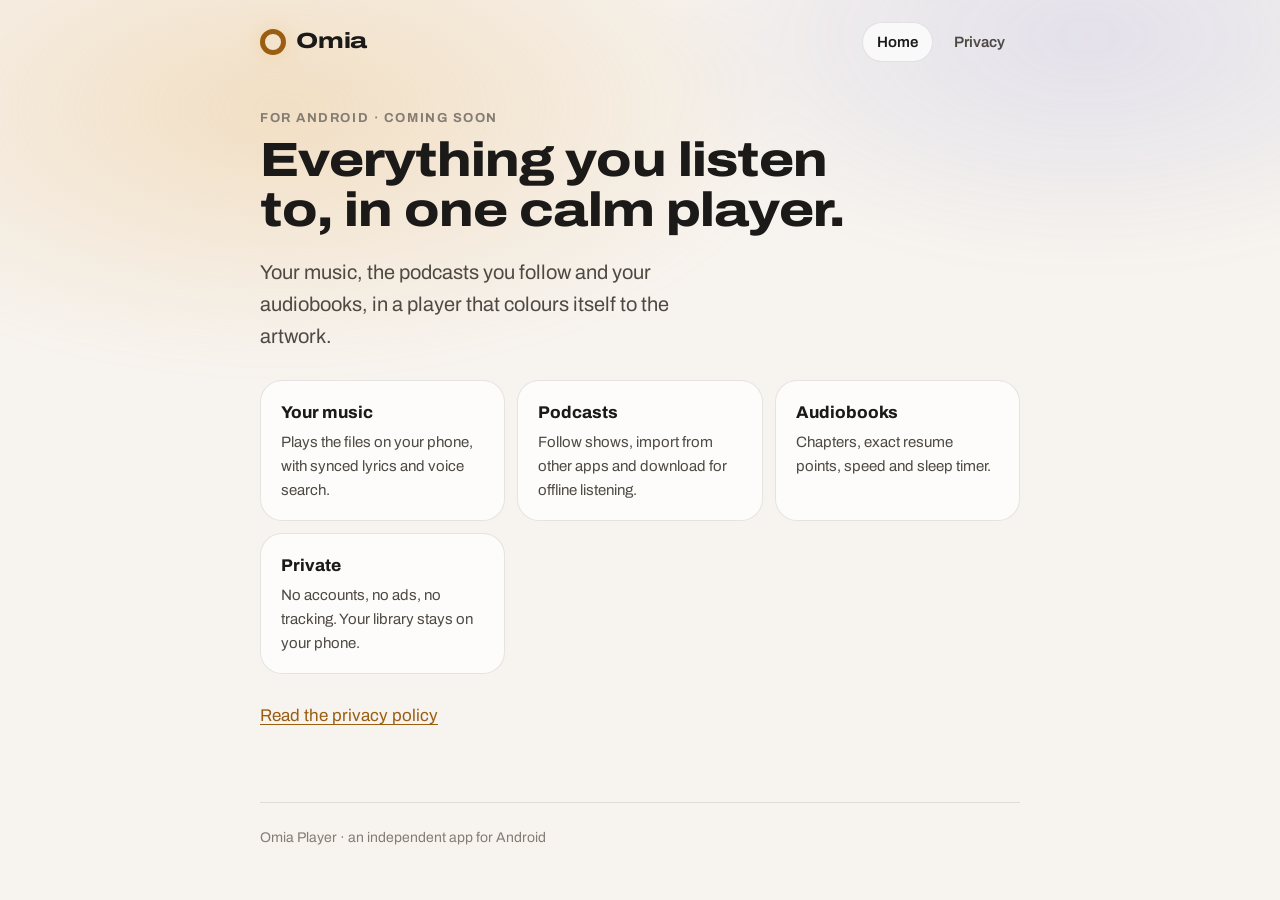
==== index.html @ e58986a2 "Omia Player privacy policy and home page" ====
<!doctype html>
<html lang="en-GB">
<head>
<meta charset="utf-8">
<meta name="viewport" content="width=device-width, initial-scale=1">
<title>Omia Player</title>
<meta name="description" content="One calm player for your music, podcasts and audiobooks. No ads, no tracking.">
<link rel="preconnect" href="https://fonts.googleapis.com">
<link rel="preconnect" href="https://fonts.gstatic.com" crossorigin>
<link rel="stylesheet" href="https://fonts.googleapis.com/css2?family=Archivo:wdth,wght@100..125,400..800&display=swap">
<link rel="stylesheet" href="style.css">
</head>
<body>
<div class="glow" aria-hidden="true"></div>
<header class="bar">
  <a class="brand" href="./" aria-current="page"><span class="mark" aria-hidden="true"></span>Omia</a>
  <nav><a href="./" aria-current="page">Home</a><a href="privacy.html">Privacy</a></nav>
</header>
<main class="hero">
  <p class="eyebrow">For Android · coming soon</p>
  <h1>Everything you listen to, in one calm player.</h1>
  <p class="lede">Your music, the podcasts you follow and your audiobooks, in a player that colours itself to the artwork.</p>
  <div class="cards">
    <div class="card"><h3>Your music</h3><p>Plays the files on your phone, with synced lyrics and voice search.</p></div>
    <div class="card"><h3>Podcasts</h3><p>Follow shows, import from other apps and download for offline listening.</p></div>
    <div class="card"><h3>Audiobooks</h3><p>Chapters, exact resume points, speed and sleep timer.</p></div>
    <div class="card"><h3>Private</h3><p>No accounts, no ads, no tracking. Your library stays on your phone.</p></div>
  </div>
  <p><a href="privacy.html">Read the privacy policy</a></p>
</main>
<footer class="foot">Omia Player · an independent app for Android</footer>
</body>
</html>
---- style.css ----
/* Omia site: Lumen's warm black, glow and Archivo. Dark first, with a
   light variant for readers who prefer it. */
:root {
  --bg: #000;
  --surface: rgba(28, 26, 24, .66);
  --ink: #f6f2ec;
  --soft: #b9b1a7;
  --faint: #7c756d;
  --line: rgba(255, 255, 255, .08);
  --accent: #e9b872;
  --glow-a: rgba(233, 184, 114, .20);
  --glow-b: rgba(120, 128, 220, .14);
  color-scheme: dark;
}
@media (prefers-color-scheme: light) {
  :root {
    --bg: #f7f3ee;
    --surface: rgba(255, 255, 255, .72);
    --ink: #1c1a18;
    --soft: #4f4943;
    --faint: #857d74;
    --line: rgba(28, 26, 24, .10);
    --accent: #9a5d12;
    --glow-a: rgba(233, 184, 114, .35);
    --glow-b: rgba(120, 128, 220, .16);
    color-scheme: light;
  }
}
* { box-sizing: border-box; }
html { -webkit-text-size-adjust: 100%; }
body {
  margin: 0;
  background: var(--bg);
  color: var(--ink);
  font: 400 17px/1.6 Archivo, system-ui, -apple-system, "Segoe UI", Roboto, sans-serif;
  padding-left: max(16px, env(safe-area-inset-left, 0px));
  padding-right: max(16px, env(safe-area-inset-right, 0px));
  min-height: 100vh;
}
.glow {
  position: fixed; inset: -20vh -20vw auto; height: 80vh; z-index: -1; pointer-events: none;
  background:
    radial-gradient(40% 50% at 30% 40%, var(--glow-a), transparent 70%),
    radial-gradient(35% 45% at 75% 30%, var(--glow-b), transparent 70%);
  filter: blur(20px);
}
a { color: var(--accent); text-underline-offset: 3px; }
.bar {
  max-width: 760px; margin: 0 auto; padding-block: 22px;
  display: flex; align-items: center; justify-content: space-between; gap: 16px;
}
.brand {
  display: inline-flex; align-items: center; gap: 10px;
  color: var(--ink); text-decoration: none;
  font-weight: 800; font-stretch: 125%; font-size: 22px; letter-spacing: -.01em;
}
.mark {
  width: 26px; height: 26px; border-radius: 50%;
  border: 5px solid var(--accent);
  box-shadow: 0 0 18px var(--glow-a);
}
nav { display: flex; gap: 6px; }
nav a {
  color: var(--soft); text-decoration: none; font-size: 15px; font-weight: 600;
  padding: 7px 14px; border-radius: 999px; border: 1px solid transparent;
}
nav a[aria-current="page"] { color: var(--ink); background: var(--surface); border-color: var(--line); }
.doc, .hero { max-width: 760px; margin: 0 auto; padding-block: 24px 56px; }
.eyebrow {
  margin: 0 0 6px; color: var(--faint);
  font-size: 13px; font-weight: 700; letter-spacing: .12em; text-transform: uppercase;
}
h1 {
  margin: 0 0 8px; font-weight: 800; font-stretch: 118%;
  font-size: clamp(32px, 6vw, 48px); line-height: 1.05; letter-spacing: -.02em; text-wrap: balance;
}
h2 {
  margin: 44px 0 10px; font-weight: 750; font-stretch: 112%;
  font-size: 22px; line-height: 1.2; text-wrap: balance;
}
p, ul { max-width: 66ch; color: var(--soft); }
p strong, li strong, td strong { color: var(--ink); }
ul { padding-left: 1.2em; }
li { margin: 4px 0; }
li::marker { color: var(--accent); }
code { font-size: .88em; background: var(--surface); border: 1px solid var(--line); padding: 1px 6px; border-radius: 6px; }
.table {
  overflow-x: auto; margin: 16px 0;
  border: 1px solid var(--line); border-radius: 18px; background: var(--surface);
  -webkit-backdrop-filter: blur(18px); backdrop-filter: blur(18px);
}
table { border-collapse: collapse; width: 100%; min-width: 520px; font-size: 15px; }
th, td { text-align: left; vertical-align: top; padding: 12px 16px; border-bottom: 1px solid var(--line); }
th { color: var(--faint); font-size: 12px; font-weight: 700; letter-spacing: .1em; text-transform: uppercase; }
td { color: var(--soft); }
td:first-child { color: var(--ink); font-weight: 600; }
tr:last-child td { border-bottom: 0; }
.doc p.short {
  background: var(--surface); border: 1px solid var(--line); border-radius: 18px;
  padding: 16px 20px; color: var(--ink);
}
.hero p.lede { font-size: 20px; color: var(--soft); max-width: 40ch; }
.cards { display: grid; grid-template-columns: repeat(auto-fit, minmax(200px, 1fr)); gap: 12px; margin: 28px 0; }
.card { background: var(--surface); border: 1px solid var(--line); border-radius: 22px; padding: 18px 20px; }
.card h3 { margin: 0 0 4px; font-size: 17px; font-weight: 750; }
.card p { margin: 0; font-size: 15px; }
.foot { max-width: 760px; margin: 0 auto; padding-block: 24px 40px; border-top: 1px solid var(--line); color: var(--faint); font-size: 14px; }
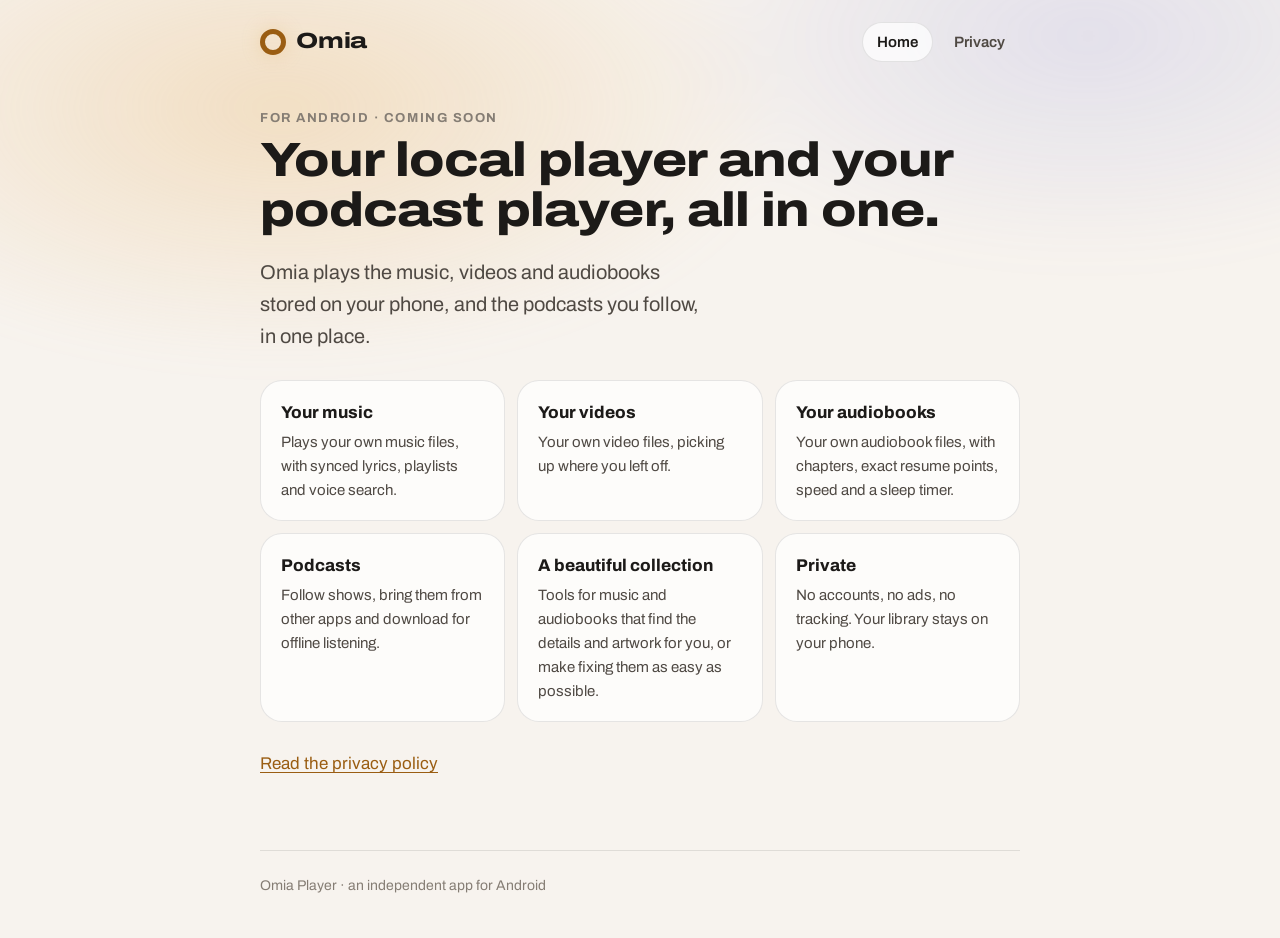
==== commit c9970e34: "Home page: local player for your music, videos and audiobooks, plus podcasts" ====
--- a/index.html
+++ b/index.html
@@ -4,7 +4,7 @@
 <meta charset="utf-8">
 <meta name="viewport" content="width=device-width, initial-scale=1">
 <title>Omia Player</title>
-<meta name="description" content="One calm player for your music, podcasts and audiobooks. No ads, no tracking.">
+<meta name="description" content="A local player for your own music, videos and audiobooks, and a podcast player, all in one. No ads, no tracking.">
 <link rel="preconnect" href="https://fonts.googleapis.com">
 <link rel="preconnect" href="https://fonts.gstatic.com" crossorigin>
 <link rel="stylesheet" href="https://fonts.googleapis.com/css2?family=Archivo:wdth,wght@100..125,400..800&display=swap">
@@ -18,12 +18,14 @@
 </header>
 <main class="hero">
   <p class="eyebrow">For Android · coming soon</p>
-  <h1>Everything you listen to, in one calm player.</h1>
-  <p class="lede">Your music, the podcasts you follow and your audiobooks, in a player that colours itself to the artwork.</p>
+  <h1>Your local player and your podcast player, all in one.</h1>
+  <p class="lede">Omia plays the music, videos and audiobooks stored on your phone, and the podcasts you follow, in one place.</p>
   <div class="cards">
-    <div class="card"><h3>Your music</h3><p>Plays the files on your phone, with synced lyrics and voice search.</p></div>
-    <div class="card"><h3>Podcasts</h3><p>Follow shows, import from other apps and download for offline listening.</p></div>
-    <div class="card"><h3>Audiobooks</h3><p>Chapters, exact resume points, speed and sleep timer.</p></div>
+    <div class="card"><h3>Your music</h3><p>Plays your own music files, with synced lyrics, playlists and voice search.</p></div>
+    <div class="card"><h3>Your videos</h3><p>Your own video files, picking up where you left off.</p></div>
+    <div class="card"><h3>Your audiobooks</h3><p>Your own audiobook files, with chapters, exact resume points, speed and a sleep timer.</p></div>
+    <div class="card"><h3>Podcasts</h3><p>Follow shows, bring them from other apps and download for offline listening.</p></div>
+    <div class="card"><h3>A beautiful collection</h3><p>Tools for music and audiobooks that find the details and artwork for you, or make fixing them as easy as possible.</p></div>
     <div class="card"><h3>Private</h3><p>No accounts, no ads, no tracking. Your library stays on your phone.</p></div>
   </div>
   <p><a href="privacy.html">Read the privacy policy</a></p>
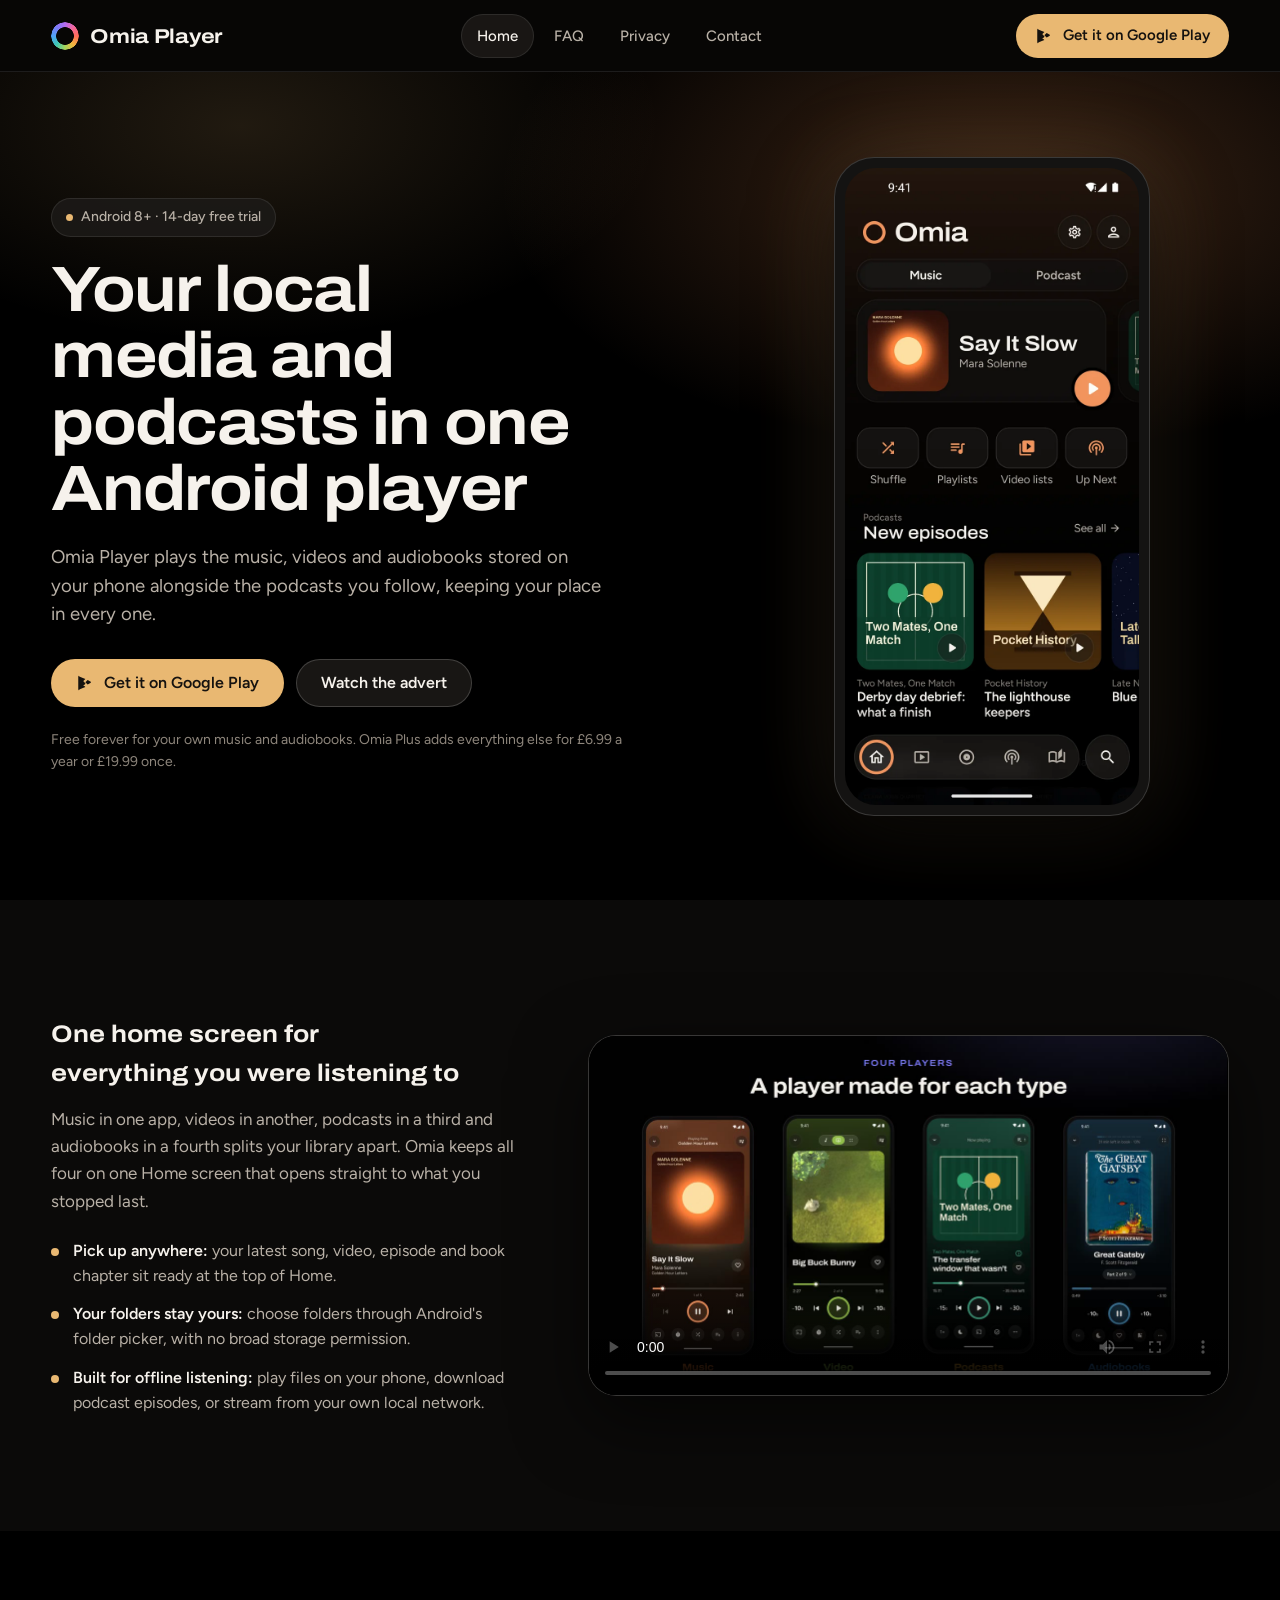
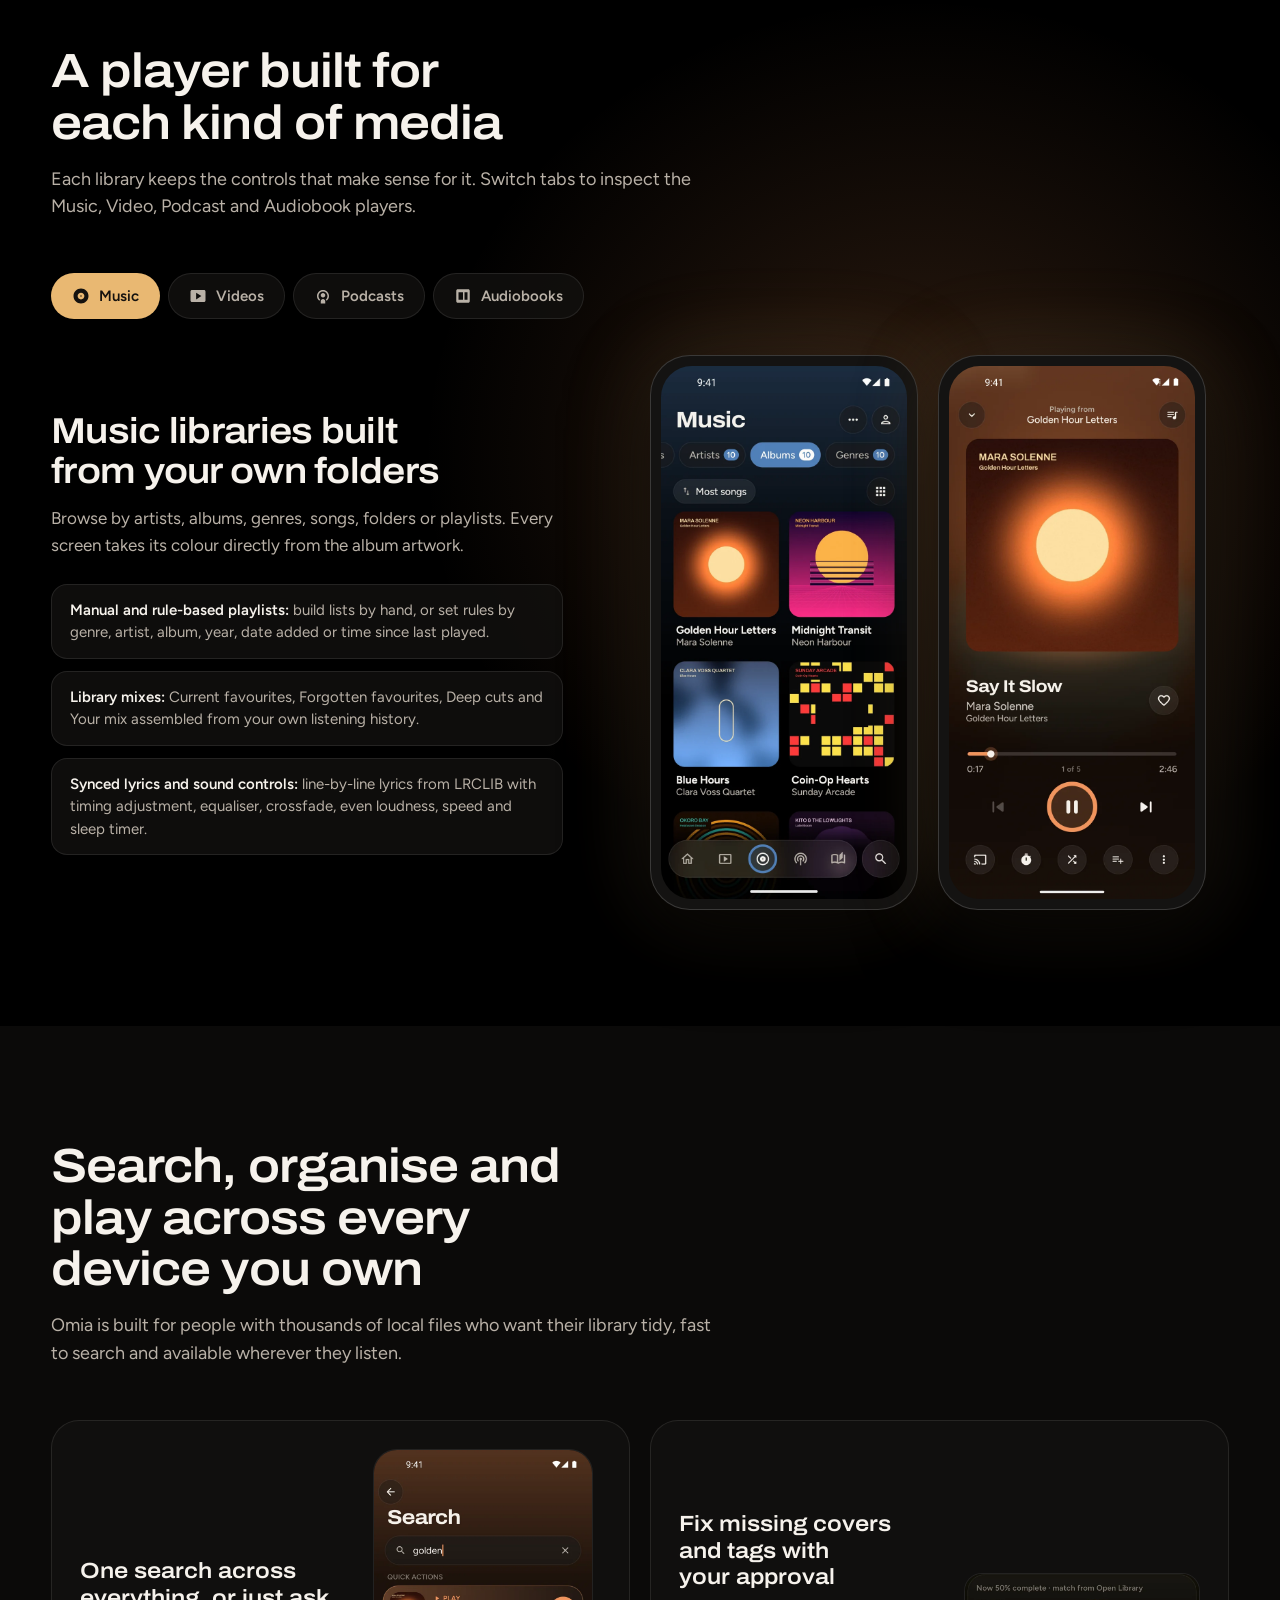
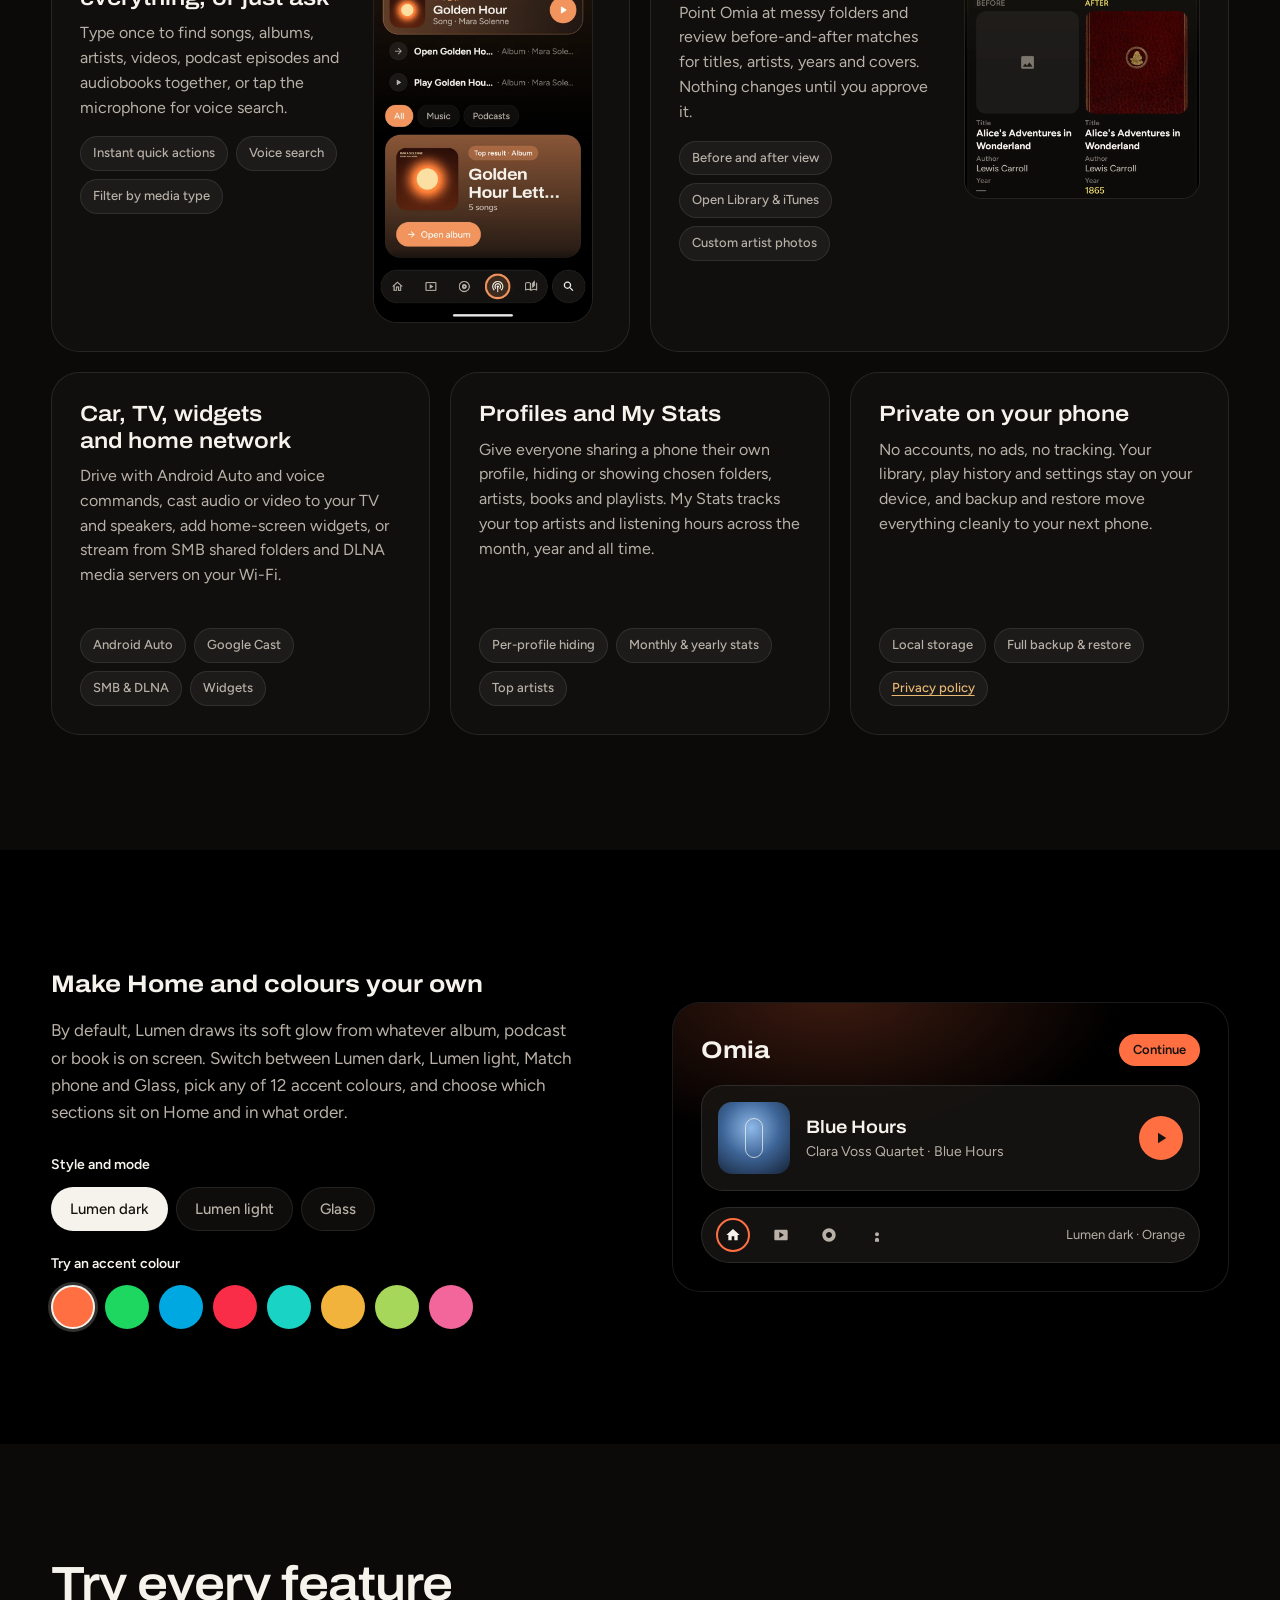
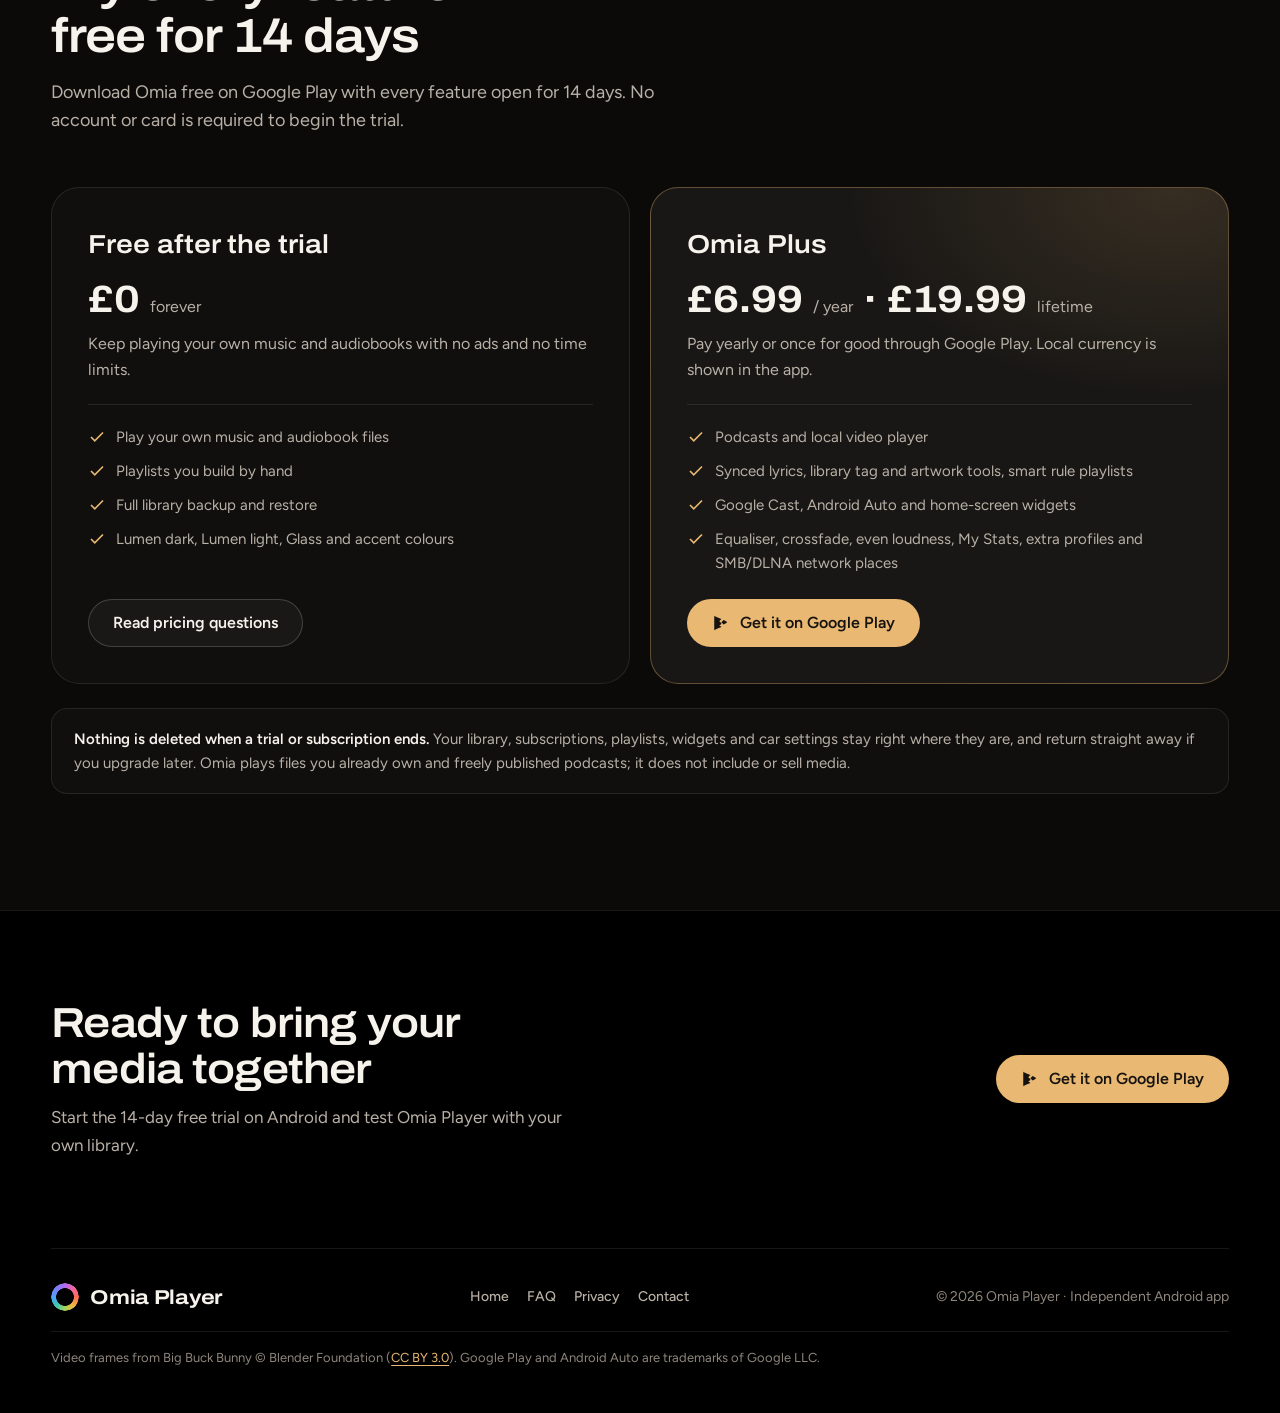
==== commit 23b9370e: "Build full Omia Player website with Lumen design and store-safe assets - Add complete Home page (her" ====
--- a/index.html
+++ b/index.html
@@ -1,35 +1,528 @@
 <!doctype html>
 <html lang="en-GB">
 <head>
-<meta charset="utf-8">
-<meta name="viewport" content="width=device-width, initial-scale=1">
-<title>Omia Player</title>
-<meta name="description" content="A local player for your own music, videos and audiobooks, and a podcast player, all in one. No ads, no tracking.">
-<link rel="preconnect" href="https://fonts.googleapis.com">
-<link rel="preconnect" href="https://fonts.gstatic.com" crossorigin>
-<link rel="stylesheet" href="https://fonts.googleapis.com/css2?family=Archivo:wdth,wght@100..125,400..800&display=swap">
-<link rel="stylesheet" href="style.css">
+  <meta charset="utf-8">
+  <meta name="viewport" content="width=device-width, initial-scale=1, viewport-fit=cover">
+  <title>Omia Player: local music, video, podcasts and audiobooks for Android</title>
+  <meta name="description" content="Omia Player plays the music, videos and audiobooks stored on your Android phone alongside the podcasts you follow. Free 14-day trial, then £6.99 a year or £19.99 lifetime.">
+  <meta name="theme-color" content="#000000">
+  <meta property="og:type" content="website">
+  <meta property="og:title" content="Omia Player for Android">
+  <meta property="og:description" content="Your local music, videos and audiobooks, plus the podcasts you follow, together in one Android player.">
+  <meta property="og:image" content="https://adam93sadler-ux.github.io/omia/assets/og-share.jpg">
+  <meta name="twitter:card" content="summary_large_image">
+  <link rel="icon" type="image/svg+xml" href="assets/omia-mark.svg">
+  <link rel="preconnect" href="https://fonts.googleapis.com">
+  <link rel="preconnect" href="https://fonts.gstatic.com" crossorigin>
+  <link rel="stylesheet" href="https://fonts.googleapis.com/css2?family=Archivo:wdth,wght@100..125,500..700&family=Figtree:wght@400;500;600;700&display=swap">
+  <link rel="stylesheet" href="style.css">
 </head>
 <body>
-<div class="glow" aria-hidden="true"></div>
-<header class="bar">
-  <a class="brand" href="./" aria-current="page"><span class="mark" aria-hidden="true"></span>Omia</a>
-  <nav><a href="./" aria-current="page">Home</a><a href="privacy.html">Privacy</a></nav>
-</header>
-<main class="hero">
-  <p class="eyebrow">For Android · coming soon</p>
-  <h1>Your local player and your podcast player, all in one.</h1>
-  <p class="lede">Omia plays the music, videos and audiobooks stored on your phone, and the podcasts you follow, in one place.</p>
-  <div class="cards">
-    <div class="card"><h3>Your music</h3><p>Plays your own music files, with synced lyrics, playlists and voice search.</p></div>
-    <div class="card"><h3>Your videos</h3><p>Your own video files, picking up where you left off.</p></div>
-    <div class="card"><h3>Your audiobooks</h3><p>Your own audiobook files, with chapters, exact resume points, speed and a sleep timer.</p></div>
-    <div class="card"><h3>Podcasts</h3><p>Follow shows, bring them from other apps and download for offline listening.</p></div>
-    <div class="card"><h3>A beautiful collection</h3><p>Tools for music and audiobooks that find the details and artwork for you, or make fixing them as easy as possible.</p></div>
-    <div class="card"><h3>Private</h3><p>No accounts, no ads, no tracking. Your library stays on your phone.</p></div>
+  <a class="skip-link" href="#top">Skip to content</a>
+
+  <header class="site-header">
+    <div class="wrap">
+      <a class="brand" href="./" aria-current="page">
+        <span class="brand-ring" aria-hidden="true"></span>
+        <span>Omia Player</span>
+      </a>
+      <nav class="site-nav" aria-label="Primary">
+        <a href="./" aria-current="page">Home</a>
+        <a href="faq.html">FAQ</a>
+        <a href="privacy.html">Privacy</a>
+        <a href="contact.html">Contact</a>
+      </nav>
+      <div class="header-actions">
+        <!-- Placeholder Play Store URL: replace with the final listing URL once live -->
+        <a class="btn btn--primary btn--sm" href="https://play.google.com/store/apps" target="_blank" rel="noopener">
+          <svg class="play-icon" viewBox="0 0 24 24" fill="currentColor" aria-hidden="true"><path d="M3.6 2.3c-.4.4-.6 1-.6 1.8v15.8c0 .8.2 1.4.6 1.8l.1.1 8.9-8.9v-.2L3.7 2.2l-.1.1zm11.9 11.8-3-3v-.2l3-3 .1.1 3.5 2c1 .6 1 1.5 0 2.1l-3.5 2-.1 0zm-3 3.1-3-3-5.9 5.9c.5.5 1.3.5 2.3 0l6.6-2.9zm0-10.4L5.9 3.9c-1-.5-1.8-.5-2.3 0l5.9 5.9 3-3z"/></svg>
+          Get it on Google Play
+        </a>
+        <button class="nav-toggle" type="button" data-nav-toggle aria-expanded="false" aria-controls="mobile-menu" aria-label="Open menu">
+          <svg width="20" height="20" viewBox="0 0 24 24" fill="none" stroke="currentColor" stroke-width="2" stroke-linecap="round" aria-hidden="true">
+            <line x1="4" y1="7" x2="20" y2="7"/>
+            <line x1="4" y1="12" x2="20" y2="12"/>
+            <line x1="4" y1="17" x2="20" y2="17"/>
+          </svg>
+        </button>
+      </div>
+    </div>
+  </header>
+
+  <div class="mobile-menu" id="mobile-menu" role="dialog" aria-label="Site navigation">
+    <a class="mobile-link" href="./" aria-current="page">Home</a>
+    <a class="mobile-link" href="faq.html">FAQ</a>
+    <a class="mobile-link" href="privacy.html">Privacy</a>
+    <a class="mobile-link" href="contact.html">Contact</a>
+    <!-- Placeholder Play Store URL: replace with the final listing URL once live -->
+    <a class="btn btn--primary mobile-cta" href="https://play.google.com/store/apps" target="_blank" rel="noopener">
+      <svg class="play-icon" viewBox="0 0 24 24" fill="currentColor" aria-hidden="true"><path d="M3.6 2.3c-.4.4-.6 1-.6 1.8v15.8c0 .8.2 1.4.6 1.8l.1.1 8.9-8.9v-.2L3.7 2.2l-.1.1zm11.9 11.8-3-3v-.2l3-3 .1.1 3.5 2c1 .6 1 1.5 0 2.1l-3.5 2-.1 0zm-3 3.1-3-3-5.9 5.9c.5.5 1.3.5 2.3 0l6.6-2.9zm0-10.4L5.9 3.9c-1-.5-1.8-.5-2.3 0l5.9 5.9 3-3z"/></svg>
+      Get it on Google Play
+    </a>
   </div>
-  <p><a href="privacy.html">Read the privacy policy</a></p>
-</main>
-<footer class="foot">Omia Player · an independent app for Android</footer>
+
+  <main id="top">
+    <!-- Hero -->
+    <section class="hero">
+      <div class="wrap">
+        <div class="hero-grid">
+          <div class="hero-copy enter">
+            <p class="hero-fact">
+              <span class="hero-dot" aria-hidden="true"></span>
+              Android 8+ · 14-day free trial
+            </p>
+            <h1>Your local media and podcasts in one Android player</h1>
+            <p class="hero-lead">
+              Omia Player plays the music, videos and audiobooks stored on your phone alongside the podcasts you follow, keeping your place in every one.
+            </p>
+            <div class="btn-row">
+              <!-- Placeholder Play Store URL: replace with the final listing URL once live -->
+              <a class="btn btn--primary" href="https://play.google.com/store/apps" target="_blank" rel="noopener">
+                <svg class="play-icon" viewBox="0 0 24 24" fill="currentColor" aria-hidden="true"><path d="M3.6 2.3c-.4.4-.6 1-.6 1.8v15.8c0 .8.2 1.4.6 1.8l.1.1 8.9-8.9v-.2L3.7 2.2l-.1.1zm11.9 11.8-3-3v-.2l3-3 .1.1 3.5 2c1 .6 1 1.5 0 2.1l-3.5 2-.1 0zm-3 3.1-3-3-5.9 5.9c.5.5 1.3.5 2.3 0l6.6-2.9zm0-10.4L5.9 3.9c-1-.5-1.8-.5-2.3 0l5.9 5.9 3-3z"/></svg>
+                Get it on Google Play
+              </a>
+              <a class="btn btn--secondary" href="#advert">Watch the advert</a>
+            </div>
+            <p class="hero-meta">Free forever for your own music and audiobooks. Omia Plus adds everything else for £6.99 a year or £19.99 once.</p>
+          </div>
+
+          <div class="hero-stage enter-delay">
+            <div class="phone phone--hero">
+              <img src="assets/screens/home.webp" width="720" height="1560" alt="Omia Player Home screen showing a song in Continue, quick actions, and new podcast episodes" fetchpriority="high">
+            </div>
+          </div>
+        </div>
+      </div>
+    </section>
+
+    <!-- One-app story & Advert -->
+    <section class="section section--alt" id="advert">
+      <div class="wrap">
+        <div class="story-layout">
+          <div>
+            <h2>One home screen for everything you were listening to</h2>
+            <p class="media-panel-lead">
+              Music in one app, videos in another, podcasts in a third and audiobooks in a fourth splits your library apart. Omia keeps all four on one Home screen that opens straight to what you stopped last.
+            </p>
+            <ul class="story-points">
+              <li><strong>Pick up anywhere:</strong> your latest song, video, episode and book chapter sit ready at the top of Home.</li>
+              <li><strong>Your folders stay yours:</strong> choose folders through Android's folder picker, with no broad storage permission.</li>
+              <li><strong>Built for offline listening:</strong> play files on your phone, download podcast episodes, or stream from your own local network.</li>
+            </ul>
+          </div>
+
+          <div class="video-frame">
+            <video controls preload="metadata" playsinline poster="assets/media/omia-advert-poster.jpg" aria-label="Omia Player sixty-eight second overview advert">
+              <source src="assets/media/omia-advert.mp4" type="video/mp4">
+              <track kind="captions" src="assets/media/omia-advert.vtt" srclang="en" label="English captions" default>
+            </video>
+          </div>
+        </div>
+      </div>
+    </section>
+
+    <!-- The four media types -->
+    <section class="section media-section" id="media" data-media-section style="--media-glow: 229, 141, 82;">
+      <div class="wrap">
+        <div class="section-head">
+          <h2>A player built for each kind of media</h2>
+          <p>
+            Each library keeps the controls that make sense for it. Switch tabs to inspect the Music, Video, Podcast and Audiobook players.
+          </p>
+        </div>
+
+        <div class="media-tabs" role="tablist" aria-label="Media types">
+          <button class="media-tab" type="button" role="tab" id="tab-music" aria-selected="true" aria-controls="panel-music" data-media-tab="music" data-glow="229, 141, 82" data-accent="#e9b872" style="--tab-accent: #e9b872;">
+            <svg viewBox="0 0 24 24" fill="currentColor" aria-hidden="true"><path d="M12 2C6.48 2 2 6.48 2 12s4.48 10 10 10 10-4.48 10-10S17.52 2 12 2zm0 14.5c-2.49 0-4.5-2.01-4.5-4.5S9.51 7.5 12 7.5s4.5 2.01 4.5 4.5-2.01 4.5-4.5 4.5zm0-5.5c-.55 0-1 .45-1 1s.45 1 1 1 1-.45 1-1-.45-1-1-1z"/></svg>
+            Music
+          </button>
+          <button class="media-tab" type="button" role="tab" id="tab-video" aria-selected="false" aria-controls="panel-video" tabindex="-1" data-media-tab="video" data-glow="139, 195, 74" data-accent="#a6d65a">
+            <svg viewBox="0 0 24 24" fill="currentColor" aria-hidden="true"><path d="M20 4H4c-1.1 0-2 .9-2 2v12c0 1.1.9 2 2 2h16c1.1 0 2-.9 2-2V6c0-1.1-.9-2-2-2zM9.5 16.5v-9l7 4.5-7 4.5z"/></svg>
+            Videos
+          </button>
+          <button class="media-tab" type="button" role="tab" id="tab-podcasts" aria-selected="false" aria-controls="panel-podcasts" tabindex="-1" data-media-tab="podcasts" data-glow="59, 167, 118" data-accent="#5fd39f">
+            <svg viewBox="0 0 24 24" fill="currentColor" aria-hidden="true"><path d="M12 14c1.66 0 3-1.34 3-3s-1.34-3-3-3-3 1.34-3 3 1.34 3 3 3zm0 2c-1.66 0-3 1.34-3 3v3h6v-3c0-1.66-1.34-3-3-3zm0-12C7.58 4 4 7.58 4 12c0 2.58 1.22 4.87 3.12 6.34l1.24-1.56C6.92 15.68 6 13.95 6 12c0-3.31 2.69-6 6-6s6 2.69 6 6c0 1.95-.92 3.68-2.36 4.78l1.24 1.56C18.78 16.87 20 14.58 20 12c0-4.42-3.58-8-8-8z"/></svg>
+            Podcasts
+          </button>
+          <button class="media-tab" type="button" role="tab" id="tab-audiobooks" aria-selected="false" aria-controls="panel-audiobooks" tabindex="-1" data-media-tab="audiobooks" data-glow="79, 163, 209" data-accent="#68bde8">
+            <svg viewBox="0 0 24 24" fill="currentColor" aria-hidden="true"><path d="M19 3H5c-1.1 0-2 .9-2 2v14c0 1.1.9 2 2 2h14c1.1 0 2-.9 2-2V5c0-1.1-.9-2-2-2zm-7 14H6V7h6v10zm6 0h-4V7h4v10z"/></svg>
+            Audiobooks
+          </button>
+        </div>
+
+        <!-- Music Panel -->
+        <div class="media-panel is-active" id="panel-music" role="tabpanel" aria-labelledby="tab-music" data-media-panel="music">
+          <div>
+            <h3>Music libraries built from your own folders</h3>
+            <p class="media-panel-lead">
+              Browse by artists, albums, genres, songs, folders or playlists. Every screen takes its colour directly from the album artwork.
+            </p>
+            <ul class="feature-list">
+              <li><strong>Manual and rule-based playlists:</strong> build lists by hand, or set rules by genre, artist, album, year, date added or time since last played.</li>
+              <li><strong>Library mixes:</strong> Current favourites, Forgotten favourites, Deep cuts and Your mix assembled from your own listening history.</li>
+              <li><strong>Synced lyrics and sound controls:</strong> line-by-line lyrics from LRCLIB with timing adjustment, equaliser, crossfade, even loudness, speed and sleep timer.</li>
+            </ul>
+          </div>
+          <div class="media-phones">
+            <div class="phone phone--pair">
+              <img src="assets/screens/music-library.webp" width="720" height="1560" alt="Omia Player Music library showing albums grid with artwork" loading="lazy">
+            </div>
+            <div class="phone phone--pair">
+              <img src="assets/screens/music-player.webp" width="720" height="1560" alt="Omia Player Music player playing Say It Slow by Mara Solenne" loading="lazy">
+            </div>
+          </div>
+        </div>
+
+        <!-- Video Panel -->
+        <div class="media-panel" id="panel-video" role="tabpanel" aria-labelledby="tab-video" data-media-panel="video" hidden>
+          <div>
+            <h3>Local videos in the player, full screen or audio only</h3>
+            <p class="media-panel-lead">
+              Watch your own video files with a single switch between audio-only listening, square player mode and full-screen viewing.
+            </p>
+            <ul class="feature-list">
+              <li><strong>Continue watching:</strong> keeps your place across up to ten recent videos, with your last-stopped video always first.</li>
+              <li><strong>Subtitles and audio tracks:</strong> switch embedded subtitle streams and alternate audio languages on the fly.</li>
+              <li><strong>Video playlists and tags:</strong> group videos into playlists, filter with tags, and cast to your TV.</li>
+            </ul>
+          </div>
+          <div class="media-phones">
+            <div class="phone phone--pair">
+              <img src="assets/screens/video-player.webp" width="720" height="1560" alt="Omia Player Video player showing Big Buck Bunny in the square player mode" loading="lazy">
+            </div>
+            <div class="phone phone--pair">
+              <img src="assets/screens/video-full.webp" width="720" height="1560" alt="Omia Player full screen video mode showing Big Buck Bunny" loading="lazy">
+            </div>
+          </div>
+        </div>
+
+        <!-- Podcasts Panel -->
+        <div class="media-panel" id="panel-podcasts" role="tabpanel" aria-labelledby="tab-podcasts" data-media-panel="podcasts" hidden>
+          <div>
+            <h3>Follow shows and keep episodes offline</h3>
+            <p class="media-panel-lead">
+              Search the podcast directory, browse charts, or bring every subscription over from another app with an OPML file or Pocket Casts export.
+            </p>
+            <ul class="feature-list">
+              <li><strong>Up Next queue and downloads:</strong> new episodes arrive automatically and download over Wi-Fi for offline commutes.</li>
+              <li><strong>Controls for spoken audio:</strong> 15-second back and 30-second forward skips, chapter support, playback speed and a sleep timer.</li>
+              <li><strong>Private feeds supported:</strong> add RSS links directly, with feed passwords kept encrypted on your device.</li>
+            </ul>
+          </div>
+          <div class="media-phones">
+            <div class="phone phone--pair">
+              <img src="assets/screens/podcasts-shows.webp" width="720" height="1560" alt="Omia Player Podcasts shows grid with Keep listening card and Up next tab" loading="lazy">
+            </div>
+            <div class="phone phone--pair">
+              <img src="assets/screens/podcast-player.webp" width="720" height="1560" alt="Omia Player Podcast player playing an episode with skip, speed and sleep controls" loading="lazy">
+            </div>
+          </div>
+        </div>
+
+        <!-- Audiobooks Panel -->
+        <div class="media-panel" id="panel-audiobooks" role="tabpanel" aria-labelledby="tab-audiobooks" data-media-panel="audiobooks" hidden>
+          <div>
+            <h3>Audiobooks with chapters, series and exact resume</h3>
+            <p class="media-panel-lead">
+              Designed for long listens across multi-file folders and chaptered M4B books, keeping your exact position in every title.
+            </p>
+            <ul class="feature-list">
+              <li><strong>Series shelves:</strong> group books into numbered series so the next volume is ready when you finish.</li>
+              <li><strong>Chapters, bookmarks and skips:</strong> jump by chapter, drop bookmarks, change speed and set a sleep timer with shake-to-extend.</li>
+              <li><strong>Built-in book lookup:</strong> fetch covers, authors, descriptions and publication years from Open Library.</li>
+            </ul>
+          </div>
+          <div class="media-phones">
+            <div class="phone phone--hero">
+              <img src="assets/screens/audiobook-player.webp" width="720" height="1560" alt="Omia Player Audiobook player showing The Great Gatsby with chapter progress, bookmarks and skip controls" loading="lazy">
+            </div>
+          </div>
+        </div>
+      </div>
+    </section>
+
+    <!-- Key Features -->
+    <section class="section section--alt" id="features">
+      <div class="wrap">
+        <div class="section-head">
+          <h2>Search, organise and play across every device you own</h2>
+          <p>
+            Omia is built for people with thousands of local files who want their library tidy, fast to search and available wherever they listen.
+          </p>
+        </div>
+
+        <div class="features-grid">
+          <article class="feature-card feature-card--wide">
+            <div>
+              <h3>One search across everything, or just ask</h3>
+              <p>
+                Type once to find songs, albums, artists, videos, podcast episodes and audiobooks together, or tap the microphone for voice search.
+              </p>
+              <div class="feature-tag-list">
+                <span class="feature-tag">Instant quick actions</span>
+                <span class="feature-tag">Voice search</span>
+                <span class="feature-tag">Filter by media type</span>
+              </div>
+            </div>
+            <div class="feature-visual feature-visual--phone">
+              <img src="assets/screens/search.webp" width="720" height="1560" alt="Omia Player Search screen showing quick play action and album match" loading="lazy">
+            </div>
+          </article>
+
+          <article class="feature-card feature-card--wide">
+            <div>
+              <h3>Fix missing covers and tags with your approval</h3>
+              <p>
+                Point Omia at messy folders and review before-and-after matches for titles, artists, years and covers. Nothing changes until you approve it.
+              </p>
+              <div class="feature-tag-list">
+                <span class="feature-tag">Before and after view</span>
+                <span class="feature-tag">Open Library &amp; iTunes</span>
+                <span class="feature-tag">Custom artist photos</span>
+              </div>
+            </div>
+            <div class="feature-visual">
+              <img src="assets/screens/before-after.webp" width="840" height="805" alt="Before and after comparison showing a missing cover replaced with the 1865 Alice's Adventures in Wonderland cover and year" loading="lazy">
+            </div>
+          </article>
+
+          <article class="feature-card">
+            <div>
+              <h3>Car, TV, widgets and home network</h3>
+              <p>
+                Drive with Android Auto and voice commands, cast audio or video to your TV and speakers, add home-screen widgets, or stream from SMB shared folders and DLNA media servers on your Wi-Fi.
+              </p>
+            </div>
+            <div class="feature-tag-list">
+              <span class="feature-tag">Android Auto</span>
+              <span class="feature-tag">Google Cast</span>
+              <span class="feature-tag">SMB &amp; DLNA</span>
+              <span class="feature-tag">Widgets</span>
+            </div>
+          </article>
+
+          <article class="feature-card">
+            <div>
+              <h3>Profiles and My Stats</h3>
+              <p>
+                Give everyone sharing a phone their own profile, hiding or showing chosen folders, artists, books and playlists. My Stats tracks your top artists and listening hours across the month, year and all time.
+              </p>
+            </div>
+            <div class="feature-tag-list">
+              <span class="feature-tag">Per-profile hiding</span>
+              <span class="feature-tag">Monthly &amp; yearly stats</span>
+              <span class="feature-tag">Top artists</span>
+            </div>
+          </article>
+
+          <article class="feature-card">
+            <div>
+              <h3>Private on your phone</h3>
+              <p>
+                No accounts, no ads, no tracking. Your library, play history and settings stay on your device, and backup and restore move everything cleanly to your next phone.
+              </p>
+            </div>
+            <div class="feature-tag-list">
+              <span class="feature-tag">Local storage</span>
+              <span class="feature-tag">Full backup &amp; restore</span>
+              <span class="feature-tag"><a href="privacy.html">Privacy policy</a></span>
+            </div>
+          </article>
+        </div>
+      </div>
+    </section>
+
+    <!-- Personalisation & Themes -->
+    <section class="section" id="personalise">
+      <div class="wrap">
+        <div class="personalise-grid">
+          <div>
+            <h2>Make Home and colours your own</h2>
+            <p class="media-panel-lead">
+              By default, Lumen draws its soft glow from whatever album, podcast or book is on screen. Switch between Lumen dark, Lumen light, Match phone and Glass, pick any of 12 accent colours, and choose which sections sit on Home and in what order.
+            </p>
+
+            <div class="personalise-controls">
+              <div>
+                <span class="control-group-label">Style and mode</span>
+                <div class="mode-pills" role="group" aria-label="Preview style and mode">
+                  <button class="mode-pill" type="button" data-preview-mode="dark" aria-pressed="true">Lumen dark</button>
+                  <button class="mode-pill" type="button" data-preview-mode="light" aria-pressed="false">Lumen light</button>
+                  <button class="mode-pill" type="button" data-preview-mode="glass" aria-pressed="false">Glass</button>
+                </div>
+              </div>
+
+              <div>
+                <span class="control-group-label">Try an accent colour</span>
+                <div class="swatch-grid" role="group" aria-label="Preview accent colour">
+                  <button class="swatch" type="button" data-preview-accent="#FF6F42" data-preview-ink="#15120f" aria-label="Orange" aria-pressed="true" style="--swatch-color: #FF6F42;"></button>
+                  <button class="swatch" type="button" data-preview-accent="#1ED760" data-preview-ink="#15120f" aria-label="Green" aria-pressed="false" style="--swatch-color: #1ED760;"></button>
+                  <button class="swatch" type="button" data-preview-accent="#00A8E1" data-preview-ink="#15120f" aria-label="Blue" aria-pressed="false" style="--swatch-color: #00A8E1;"></button>
+                  <button class="swatch" type="button" data-preview-accent="#FA2D48" data-preview-ink="#fdfbf8" aria-label="Raspberry" aria-pressed="false" style="--swatch-color: #FA2D48;"></button>
+                  <button class="swatch" type="button" data-preview-accent="#19D3C5" data-preview-ink="#15120f" aria-label="Aqua" aria-pressed="false" style="--swatch-color: #19D3C5;"></button>
+                  <button class="swatch" type="button" data-preview-accent="#F2B33D" data-preview-ink="#15120f" aria-label="Amber" aria-pressed="false" style="--swatch-color: #F2B33D;"></button>
+                  <button class="swatch" type="button" data-preview-accent="#A6D65A" data-preview-ink="#15120f" aria-label="Lime" aria-pressed="false" style="--swatch-color: #A6D65A;"></button>
+                  <button class="swatch" type="button" data-preview-accent="#F2669B" data-preview-ink="#15120f" aria-label="Rose" aria-pressed="false" style="--swatch-color: #F2669B;"></button>
+                </div>
+              </div>
+            </div>
+          </div>
+
+          <div class="lumen-preview" data-lumen-preview data-mode="dark" aria-label="Interactive Lumen surface preview">
+            <div class="pv-inner">
+              <div class="pv-top">
+                <span class="pv-title">Omia</span>
+                <span class="pv-pill">Continue</span>
+              </div>
+
+              <div class="pv-card">
+                <div class="pv-art" aria-hidden="true"></div>
+                <div>
+                  <div class="pv-track-title">Blue Hours</div>
+                  <div class="pv-track-meta">Clara Voss Quartet · Blue Hours</div>
+                </div>
+                <div class="pv-play" aria-hidden="true">
+                  <svg width="18" height="18" viewBox="0 0 24 24" fill="currentColor"><path d="M8 5v14l11-7z"/></svg>
+                </div>
+              </div>
+
+              <div class="pv-bar">
+                <div class="pv-nav-dots" aria-hidden="true">
+                  <span class="pv-nav-item pv-nav-item--active">
+                    <svg width="16" height="16" viewBox="0 0 24 24" fill="currentColor"><path d="M10 20v-6h4v6h5v-8h3L12 3 2 12h3v8z"/></svg>
+                  </span>
+                  <span class="pv-nav-item">
+                    <svg width="16" height="16" viewBox="0 0 24 24" fill="currentColor"><path d="M20 4H4c-1.1 0-2 .9-2 2v12c0 1.1.9 2 2 2h16c1.1 0 2-.9 2-2V6c0-1.1-.9-2-2-2zM9.5 16.5v-9l7 4.5-7 4.5z"/></svg>
+                  </span>
+                  <span class="pv-nav-item">
+                    <svg width="16" height="16" viewBox="0 0 24 24" fill="currentColor"><path d="M12 2C6.48 2 2 6.48 2 12s4.48 10 10 10 10-4.48 10-10S17.52 2 12 2zm0 14.5c-2.49 0-4.5-2.01-4.5-4.5S9.51 7.5 12 7.5s4.5 2.01 4.5 4.5-2.01 4.5-4.5 4.5z"/></svg>
+                  </span>
+                  <span class="pv-nav-item">
+                    <svg width="16" height="16" viewBox="0 0 24 24" fill="currentColor"><path d="M12 14c1.66 0 3-1.34 3-3s-1.34-3-3-3-3 1.34-3 3 1.34 3 3 3zm0 2c-1.66 0-3 1.34-3 3v3h6v-3c0-1.66-1.34-3-3-3z"/></svg>
+                  </span>
+                </div>
+                <span class="pv-status" data-preview-status>Lumen dark · Orange</span>
+              </div>
+            </div>
+          </div>
+        </div>
+      </div>
+    </section>
+
+    <!-- Pricing -->
+    <section class="section section--alt" id="pricing">
+      <div class="wrap">
+        <div class="section-head">
+          <h2>Try every feature free for 14 days</h2>
+          <p>
+            Download Omia free on Google Play with every feature open for 14 days. No account or card is required to begin the trial.
+          </p>
+        </div>
+
+        <div class="pricing-grid">
+          <article class="price-card">
+            <div>
+              <h3>Free after the trial</h3>
+              <p class="price-figure">£0 <span>forever</span></p>
+              <p class="price-sub">Keep playing your own music and audiobooks with no ads and no time limits.</p>
+              <ul class="price-list">
+                <li>
+                  <svg class="price-check" viewBox="0 0 24 24" fill="none" stroke="currentColor" stroke-width="2.2" aria-hidden="true"><polyline points="20 6 9 17 4 12"/></svg>
+                  <span>Play your own music and audiobook files</span>
+                </li>
+                <li>
+                  <svg class="price-check" viewBox="0 0 24 24" fill="none" stroke="currentColor" stroke-width="2.2" aria-hidden="true"><polyline points="20 6 9 17 4 12"/></svg>
+                  <span>Playlists you build by hand</span>
+                </li>
+                <li>
+                  <svg class="price-check" viewBox="0 0 24 24" fill="none" stroke="currentColor" stroke-width="2.2" aria-hidden="true"><polyline points="20 6 9 17 4 12"/></svg>
+                  <span>Full library backup and restore</span>
+                </li>
+                <li>
+                  <svg class="price-check" viewBox="0 0 24 24" fill="none" stroke="currentColor" stroke-width="2.2" aria-hidden="true"><polyline points="20 6 9 17 4 12"/></svg>
+                  <span>Lumen dark, Lumen light, Glass and accent colours</span>
+                </li>
+              </ul>
+            </div>
+            <div class="btn-row">
+              <a class="btn btn--secondary" href="faq.html#pricing">Read pricing questions</a>
+            </div>
+          </article>
+
+          <article class="price-card price-card--plus">
+            <div>
+              <h3>Omia Plus</h3>
+              <p class="price-figure">£6.99 <span>/ year</span> · £19.99 <span>lifetime</span></p>
+              <p class="price-sub">Pay yearly or once for good through Google Play. Local currency is shown in the app.</p>
+              <ul class="price-list">
+                <li>
+                  <svg class="price-check" viewBox="0 0 24 24" fill="none" stroke="currentColor" stroke-width="2.2" aria-hidden="true"><polyline points="20 6 9 17 4 12"/></svg>
+                  <span>Podcasts and local video player</span>
+                </li>
+                <li>
+                  <svg class="price-check" viewBox="0 0 24 24" fill="none" stroke="currentColor" stroke-width="2.2" aria-hidden="true"><polyline points="20 6 9 17 4 12"/></svg>
+                  <span>Synced lyrics, library tag and artwork tools, smart rule playlists</span>
+                </li>
+                <li>
+                  <svg class="price-check" viewBox="0 0 24 24" fill="none" stroke="currentColor" stroke-width="2.2" aria-hidden="true"><polyline points="20 6 9 17 4 12"/></svg>
+                  <span>Google Cast, Android Auto and home-screen widgets</span>
+                </li>
+                <li>
+                  <svg class="price-check" viewBox="0 0 24 24" fill="none" stroke="currentColor" stroke-width="2.2" aria-hidden="true"><polyline points="20 6 9 17 4 12"/></svg>
+                  <span>Equaliser, crossfade, even loudness, My Stats, extra profiles and SMB/DLNA network places</span>
+                </li>
+              </ul>
+            </div>
+            <div class="btn-row">
+              <!-- Placeholder Play Store URL: replace with the final listing URL once live -->
+              <a class="btn btn--primary" href="https://play.google.com/store/apps" target="_blank" rel="noopener">
+                <svg class="play-icon" viewBox="0 0 24 24" fill="currentColor" aria-hidden="true"><path d="M3.6 2.3c-.4.4-.6 1-.6 1.8v15.8c0 .8.2 1.4.6 1.8l.1.1 8.9-8.9v-.2L3.7 2.2l-.1.1zm11.9 11.8-3-3v-.2l3-3 .1.1 3.5 2c1 .6 1 1.5 0 2.1l-3.5 2-.1 0zm-3 3.1-3-3-5.9 5.9c.5.5 1.3.5 2.3 0l6.6-2.9zm0-10.4L5.9 3.9c-1-.5-1.8-.5-2.3 0l5.9 5.9 3-3z"/></svg>
+                Get it on Google Play
+              </a>
+            </div>
+          </article>
+        </div>
+
+        <p class="pricing-note">
+          <strong>Nothing is deleted when a trial or subscription ends.</strong> Your library, subscriptions, playlists, widgets and car settings stay right where they are, and return straight away if you upgrade later. Omia plays files you already own and freely published podcasts; it does not include or sell media.
+        </p>
+      </div>
+    </section>
+  </main>
+
+  <footer class="site-footer">
+    <div class="wrap">
+      <div class="footer-close">
+        <div class="footer-close-copy">
+          <h2>Ready to bring your media together</h2>
+          <p>Start the 14-day free trial on Android and test Omia Player with your own library.</p>
+        </div>
+        <!-- Placeholder Play Store URL: replace with the final listing URL once live -->
+        <a class="btn btn--primary" href="https://play.google.com/store/apps" target="_blank" rel="noopener">
+          <svg class="play-icon" viewBox="0 0 24 24" fill="currentColor" aria-hidden="true"><path d="M3.6 2.3c-.4.4-.6 1-.6 1.8v15.8c0 .8.2 1.4.6 1.8l.1.1 8.9-8.9v-.2L3.7 2.2l-.1.1zm11.9 11.8-3-3v-.2l3-3 .1.1 3.5 2c1 .6 1 1.5 0 2.1l-3.5 2-.1 0zm-3 3.1-3-3-5.9 5.9c.5.5 1.3.5 2.3 0l6.6-2.9zm0-10.4L5.9 3.9c-1-.5-1.8-.5-2.3 0l5.9 5.9 3-3z"/></svg>
+          Get it on Google Play
+        </a>
+      </div>
+
+      <div class="footer-bottom">
+        <a class="brand" href="./">
+          <span class="brand-ring" aria-hidden="true"></span>
+          <span>Omia Player</span>
+        </a>
+        <div class="footer-links">
+          <a href="./">Home</a>
+          <a href="faq.html">FAQ</a>
+          <a href="privacy.html">Privacy</a>
+          <a href="contact.html">Contact</a>
+        </div>
+        <span>© 2026 Omia Player · Independent Android app</span>
+        <div class="footer-credits">
+          Video frames from Big Buck Bunny © Blender Foundation (<a href="https://creativecommons.org/licenses/by/3.0/" target="_blank" rel="noopener">CC BY 3.0</a>). Google Play and Android Auto are trademarks of Google LLC.
+        </div>
+      </div>
+    </div>
+  </footer>
+
+  <script src="site.js" defer></script>
 </body>
 </html>
--- a/style.css
+++ b/style.css
@@ -1,107 +1,1552 @@
-/* Omia site: Lumen's warm black, glow and Archivo. Dark first, with a
-   light variant for readers who prefer it. */
+/* Omia Player — Lumen Web Design System
+ * Dark-first OLED stage, translucent warm charcoal surfaces with 1px LumenRim,
+ * Archivo (width 112) display headlines + Figtree body, sentence case everywhere.
+ */
+
 :root {
-  --bg: #000;
-  --surface: rgba(28, 26, 24, .66);
+  --bg: #000000;
+  --bg-alt: #0b0a09;
+  --surface: rgba(18, 17, 16, 0.78);
+  --surface-high: rgba(28, 26, 24, 0.86);
+  --surface-solid: #181614;
   --ink: #f6f2ec;
-  --soft: #b9b1a7;
-  --faint: #7c756d;
-  --line: rgba(255, 255, 255, .08);
+  --ink-soft: #b9b1a7;
+  --ink-faint: #8e867c;
+  --line: rgba(255, 255, 255, 0.09);
+  --line-strong: rgba(255, 255, 255, 0.18);
   --accent: #e9b872;
-  --glow-a: rgba(233, 184, 114, .20);
-  --glow-b: rgba(120, 128, 220, .14);
+  --accent-ink: #15120f;
+  --positive: #8bd8a6;
+  --glow-rgb: 233, 184, 114;
+
+  --font-display: "Archivo", system-ui, -apple-system, "Segoe UI", sans-serif;
+  --font-sans: "Figtree", system-ui, -apple-system, "Segoe UI", Roboto, sans-serif;
+
+  --r-card: 28px;
+  --r-art: 18px;
+  --r-row: 16px;
+  --r-pill: 999px;
+
+  --nav-h: 72px;
+  --gut: clamp(20px, 4vw, 64px);
+  --wrap: 1180px;
+
+  --ease: cubic-bezier(0.2, 0, 0, 1);
+  --t-fast: 140ms;
+  --t-med: 240ms;
+  --t-glow: 450ms;
+
   color-scheme: dark;
 }
-@media (prefers-color-scheme: light) {
-  :root {
-    --bg: #f7f3ee;
-    --surface: rgba(255, 255, 255, .72);
-    --ink: #1c1a18;
-    --soft: #4f4943;
-    --faint: #857d74;
-    --line: rgba(28, 26, 24, .10);
-    --accent: #9a5d12;
-    --glow-a: rgba(233, 184, 114, .35);
-    --glow-b: rgba(120, 128, 220, .16);
-    color-scheme: light;
-  }
-}
-* { box-sizing: border-box; }
-html { -webkit-text-size-adjust: 100%; }
+
+*,
+*::before,
+*::after {
+  box-sizing: border-box;
+}
+
+html {
+  margin: 0;
+  background: var(--bg);
+  color: var(--ink);
+  -webkit-text-size-adjust: 100%;
+  scroll-padding-top: calc(var(--nav-h) + 20px);
+}
+
 body {
   margin: 0;
+  min-height: 100vh;
   background: var(--bg);
   color: var(--ink);
-  font: 400 17px/1.6 Archivo, system-ui, -apple-system, "Segoe UI", Roboto, sans-serif;
-  padding-left: max(16px, env(safe-area-inset-left, 0px));
-  padding-right: max(16px, env(safe-area-inset-right, 0px));
-  min-height: 100vh;
-}
-.glow {
-  position: fixed; inset: -20vh -20vw auto; height: 80vh; z-index: -1; pointer-events: none;
+  font-family: var(--font-sans);
+  font-size: 16px;
+  line-height: 1.6;
+  font-weight: 400;
+  -webkit-font-smoothing: antialiased;
+  overflow-x: clip;
+}
+
+img,
+video,
+svg {
+  display: block;
+  max-width: 100%;
+}
+
+a {
+  color: var(--accent);
+  text-underline-offset: 3px;
+  text-decoration-thickness: 1px;
+  transition: color var(--t-fast) var(--ease), opacity var(--t-fast) var(--ease);
+}
+
+a:hover {
+  color: var(--ink);
+}
+
+:focus-visible {
+  outline: 2px solid var(--accent);
+  outline-offset: 3px;
+}
+
+h1,
+h2,
+h3,
+h4 {
+  margin: 0;
+  color: var(--ink);
+  font-family: var(--font-display);
+  font-variation-settings: "wdth" 112;
+  font-stretch: 112%;
+  text-wrap: balance;
+}
+
+p {
+  margin: 0;
+  color: var(--ink-soft);
+}
+
+p strong,
+li strong,
+td strong {
+  color: var(--ink);
+  font-weight: 600;
+}
+
+/* Skip link */
+.skip-link {
+  position: fixed;
+  top: 12px;
+  left: 16px;
+  z-index: 100;
+  padding: 10px 18px;
+  border-radius: var(--r-pill);
+  background: var(--accent);
+  color: var(--accent-ink);
+  font-weight: 600;
+  font-size: 15px;
+  text-decoration: none;
+  transform: translateY(-160%);
+  transition: transform var(--t-fast) var(--ease);
+}
+
+.skip-link:focus {
+  transform: translateY(0);
+}
+
+/* Layout container */
+.wrap {
+  width: min(100% - 2 * var(--gut), var(--wrap));
+  margin-inline: auto;
+}
+
+/* Header */
+.site-header {
+  position: fixed;
+  inset: 0 0 auto 0;
+  z-index: 40;
+  height: var(--nav-h);
+  background: rgba(8, 7, 6, 0.88);
+  -webkit-backdrop-filter: blur(20px);
+  backdrop-filter: blur(20px);
+  border-bottom: 1px solid var(--line);
+}
+
+.site-header .wrap {
+  height: 100%;
+  display: flex;
+  align-items: center;
+  justify-content: space-between;
+  gap: 20px;
+}
+
+.brand {
+  display: inline-flex;
+  align-items: center;
+  gap: 11px;
+  color: var(--ink);
+  text-decoration: none;
+  font-family: var(--font-display);
+  font-variation-settings: "wdth" 115;
+  font-weight: 700;
+  font-size: 20px;
+  letter-spacing: -0.015em;
+  flex-shrink: 0;
+}
+
+.brand:hover {
+  color: var(--ink);
+}
+
+.brand-ring {
+  width: 28px;
+  height: 28px;
+  border-radius: 50%;
+  background: conic-gradient(
+    from 90deg,
+    #ff6b5a,
+    #f2b33d,
+    #a6d65a,
+    #3cc6b5,
+    #4fa3f7,
+    #7b7cf6,
+    #b36bf2,
+    #f2669b,
+    #ff6b5a
+  );
+  -webkit-mask: radial-gradient(circle, transparent 8.5px, #000 9.2px, #000 13.5px, transparent 14px);
+  mask: radial-gradient(circle, transparent 8.5px, #000 9.2px, #000 13.5px, transparent 14px);
+  flex-shrink: 0;
+}
+
+.site-nav {
+  display: flex;
+  align-items: center;
+  gap: 4px;
+}
+
+.site-nav a {
+  color: var(--ink-soft);
+  text-decoration: none;
+  font-size: 15px;
+  font-weight: 500;
+  padding: 9px 15px;
+  border-radius: var(--r-pill);
+  border: 1px solid transparent;
+  transition: color var(--t-fast) var(--ease), background var(--t-fast) var(--ease), border-color var(--t-fast) var(--ease);
+}
+
+.site-nav a:hover {
+  color: var(--ink);
+  background: rgba(255, 255, 255, 0.05);
+}
+
+.site-nav a[aria-current="page"] {
+  color: var(--ink);
+  background: var(--surface-high);
+  border-color: var(--line);
+}
+
+.header-actions {
+  display: flex;
+  align-items: center;
+  gap: 10px;
+}
+
+.nav-toggle {
+  display: none;
+  align-items: center;
+  justify-content: center;
+  width: 44px;
+  height: 44px;
+  padding: 0;
+  border-radius: var(--r-pill);
+  border: 1px solid var(--line-strong);
+  background: var(--surface-high);
+  color: var(--ink);
+  cursor: pointer;
+  transition: background var(--t-fast) var(--ease), border-color var(--t-fast) var(--ease);
+}
+
+.nav-toggle:hover {
+  background: rgba(255, 255, 255, 0.1);
+}
+
+.mobile-menu {
+  display: none;
+  position: fixed;
+  inset: var(--nav-h) 0 0 0;
+  z-index: 35;
+  background: rgba(6, 5, 5, 0.97);
+  -webkit-backdrop-filter: blur(24px);
+  backdrop-filter: blur(24px);
+  padding: 28px var(--gut) 40px;
+  flex-direction: column;
+  gap: 10px;
+}
+
+.mobile-menu.is-open {
+  display: flex;
+}
+
+.mobile-menu a.mobile-link {
+  display: flex;
+  align-items: center;
+  min-height: 52px;
+  padding: 12px 18px;
+  border-radius: var(--r-row);
+  color: var(--ink);
+  text-decoration: none;
+  font-family: var(--font-display);
+  font-variation-settings: "wdth" 112;
+  font-size: 22px;
+  font-weight: 600;
+  border: 1px solid transparent;
+}
+
+.mobile-menu a.mobile-link[aria-current="page"] {
+  background: var(--surface-high);
+  border-color: var(--line);
+}
+
+.mobile-menu .mobile-cta {
+  margin-top: 18px;
+}
+
+/* Buttons */
+.btn {
+  display: inline-flex;
+  align-items: center;
+  justify-content: center;
+  gap: 10px;
+  min-height: 48px;
+  padding: 0 24px;
+  border-radius: var(--r-pill);
+  font-family: var(--font-sans);
+  font-size: 16px;
+  font-weight: 600;
+  line-height: 1;
+  text-decoration: none;
+  cursor: pointer;
+  border: 1px solid transparent;
+  transition:
+    transform var(--t-fast) var(--ease),
+    background var(--t-fast) var(--ease),
+    border-color var(--t-fast) var(--ease),
+    color var(--t-fast) var(--ease);
+  white-space: nowrap;
+}
+
+.btn--sm {
+  min-height: 44px;
+  padding: 0 18px;
+  font-size: 15px;
+}
+
+.btn--primary {
+  background: var(--accent);
+  color: var(--accent-ink);
+  border-color: transparent;
+}
+
+.btn--primary:hover {
+  background: #f3c889;
+  color: var(--accent-ink);
+  transform: translateY(-1px);
+}
+
+.btn--primary:active {
+  transform: scale(0.98);
+}
+
+.btn--secondary {
+  background: var(--surface-high);
+  color: var(--ink);
+  border-color: var(--line-strong);
+}
+
+.btn--secondary:hover {
+  background: rgba(255, 255, 255, 0.11);
+  color: var(--ink);
+  border-color: rgba(255, 255, 255, 0.28);
+  transform: translateY(-1px);
+}
+
+.btn--secondary:active {
+  transform: scale(0.98);
+}
+
+.btn-row {
+  display: flex;
+  flex-wrap: wrap;
+  align-items: center;
+  gap: 12px;
+}
+
+.play-icon {
+  width: 18px;
+  height: 18px;
+  flex-shrink: 0;
+}
+
+/* Main & Sections */
+main {
+  padding-top: var(--nav-h);
+}
+
+.section {
+  position: relative;
+  padding-block: clamp(72px, 9vw, 120px);
+  overflow-x: clip;
+}
+
+.section--alt {
+  background: var(--bg-alt);
+}
+
+.section-head {
+  max-width: 680px;
+  margin-bottom: clamp(32px, 4.5vw, 52px);
+}
+
+.section-label {
+  display: inline-block;
+  margin-bottom: 12px;
+  font-size: 14px;
+  font-weight: 500;
+  color: var(--accent);
+}
+
+.section-head h2 {
+  font-size: clamp(30px, 4vw, 48px);
+  font-weight: 600;
+  line-height: 1.08;
+  letter-spacing: -0.02em;
+}
+
+.section-head p {
+  margin-top: 16px;
+  font-size: 18px;
+  line-height: 1.55;
+  max-width: 56ch;
+}
+
+/* Hero (fills first screen cleanly) */
+.hero {
+  position: relative;
+  min-height: calc(100svh - var(--nav-h));
+  display: flex;
+  align-items: center;
+  padding-block: clamp(36px, 5vw, 64px);
+  overflow: hidden;
+}
+
+.hero::before {
+  content: "";
+  position: absolute;
+  inset: -120px -10% auto;
+  height: 75%;
   background:
-    radial-gradient(40% 50% at 30% 40%, var(--glow-a), transparent 70%),
-    radial-gradient(35% 45% at 75% 30%, var(--glow-b), transparent 70%);
-  filter: blur(20px);
-}
-a { color: var(--accent); text-underline-offset: 3px; }
-.bar {
-  max-width: 760px; margin: 0 auto; padding-block: 22px;
-  display: flex; align-items: center; justify-content: space-between; gap: 16px;
-}
-.brand {
-  display: inline-flex; align-items: center; gap: 10px;
-  color: var(--ink); text-decoration: none;
-  font-weight: 800; font-stretch: 125%; font-size: 22px; letter-spacing: -.01em;
-}
-.mark {
-  width: 26px; height: 26px; border-radius: 50%;
-  border: 5px solid var(--accent);
-  box-shadow: 0 0 18px var(--glow-a);
-}
-nav { display: flex; gap: 6px; }
-nav a {
-  color: var(--soft); text-decoration: none; font-size: 15px; font-weight: 600;
-  padding: 7px 14px; border-radius: 999px; border: 1px solid transparent;
-}
-nav a[aria-current="page"] { color: var(--ink); background: var(--surface); border-color: var(--line); }
-.doc, .hero { max-width: 760px; margin: 0 auto; padding-block: 24px 56px; }
-.eyebrow {
-  margin: 0 0 6px; color: var(--faint);
-  font-size: 13px; font-weight: 700; letter-spacing: .12em; text-transform: uppercase;
-}
-h1 {
-  margin: 0 0 8px; font-weight: 800; font-stretch: 118%;
-  font-size: clamp(32px, 6vw, 48px); line-height: 1.05; letter-spacing: -.02em; text-wrap: balance;
-}
-h2 {
-  margin: 44px 0 10px; font-weight: 750; font-stretch: 112%;
-  font-size: 22px; line-height: 1.2; text-wrap: balance;
-}
-p, ul { max-width: 66ch; color: var(--soft); }
-p strong, li strong, td strong { color: var(--ink); }
-ul { padding-left: 1.2em; }
-li { margin: 4px 0; }
-li::marker { color: var(--accent); }
-code { font-size: .88em; background: var(--surface); border: 1px solid var(--line); padding: 1px 6px; border-radius: 6px; }
-.table {
-  overflow-x: auto; margin: 16px 0;
-  border: 1px solid var(--line); border-radius: 18px; background: var(--surface);
-  -webkit-backdrop-filter: blur(18px); backdrop-filter: blur(18px);
-}
-table { border-collapse: collapse; width: 100%; min-width: 520px; font-size: 15px; }
-th, td { text-align: left; vertical-align: top; padding: 12px 16px; border-bottom: 1px solid var(--line); }
-th { color: var(--faint); font-size: 12px; font-weight: 700; letter-spacing: .1em; text-transform: uppercase; }
-td { color: var(--soft); }
-td:first-child { color: var(--ink); font-weight: 600; }
-tr:last-child td { border-bottom: 0; }
-.doc p.short {
-  background: var(--surface); border: 1px solid var(--line); border-radius: 18px;
-  padding: 16px 20px; color: var(--ink);
-}
-.hero p.lede { font-size: 20px; color: var(--soft); max-width: 40ch; }
-.cards { display: grid; grid-template-columns: repeat(auto-fit, minmax(200px, 1fr)); gap: 12px; margin: 28px 0; }
-.card { background: var(--surface); border: 1px solid var(--line); border-radius: 22px; padding: 18px 20px; }
-.card h3 { margin: 0 0 4px; font-size: 17px; font-weight: 750; }
-.card p { margin: 0; font-size: 15px; }
-.foot { max-width: 760px; margin: 0 auto; padding-block: 24px 40px; border-top: 1px solid var(--line); color: var(--faint); font-size: 14px; }
+    radial-gradient(46% 60% at 74% 38%, rgba(229, 141, 82, 0.26), transparent 72%),
+    radial-gradient(38% 48% at 24% 28%, rgba(233, 184, 114, 0.14), transparent 72%);
+  pointer-events: none;
+  z-index: 0;
+}
+
+.hero .wrap {
+  position: relative;
+  z-index: 1;
+}
+
+.hero-grid {
+  display: grid;
+  grid-template-columns: minmax(0, 1.15fr) minmax(0, 0.85fr);
+  align-items: center;
+  gap: clamp(32px, 5vw, 72px);
+}
+
+.hero-copy {
+  max-width: 600px;
+}
+
+.hero-fact {
+  display: inline-flex;
+  align-items: center;
+  gap: 8px;
+  margin-bottom: 20px;
+  padding: 7px 14px;
+  border-radius: var(--r-pill);
+  background: var(--surface-high);
+  border: 1px solid var(--line);
+  font-size: 14px;
+  font-weight: 500;
+  color: var(--ink-soft);
+}
+
+.hero-dot {
+  width: 7px;
+  height: 7px;
+  border-radius: 50%;
+  background: var(--accent);
+  flex-shrink: 0;
+}
+
+.hero h1 {
+  font-size: clamp(38px, 5.1vw, 64px);
+  font-weight: 700;
+  line-height: 1.04;
+  letter-spacing: -0.025em;
+}
+
+.hero-lead {
+  margin-top: 20px;
+  font-size: clamp(17px, 1.45vw, 20px);
+  line-height: 1.55;
+  color: var(--ink-soft);
+  max-width: 46ch;
+}
+
+.hero .btn-row {
+  margin-top: 30px;
+}
+
+.hero-meta {
+  margin-top: 22px;
+  font-size: 14px;
+  color: var(--ink-faint);
+}
+
+.hero-stage {
+  display: flex;
+  justify-content: center;
+  align-items: center;
+  position: relative;
+}
+
+/* Entrance animation (LumenMotion: 16px rise, FastOutSlowIn, once on load) */
+.enter {
+  animation: lumenEnter 280ms var(--ease) both;
+}
+
+.enter-delay {
+  animation: lumenEnter 340ms var(--ease) 70ms both;
+}
+
+@keyframes lumenEnter {
+  from {
+    opacity: 0;
+    transform: translateY(16px);
+  }
+  to {
+    opacity: 1;
+    transform: translateY(0);
+  }
+}
+
+/* Hardware Phone Frame */
+.phone {
+  position: relative;
+  width: min(100%, 312px);
+  padding: 10px;
+  border-radius: 40px;
+  background: #141312;
+  border: 1px solid rgba(255, 255, 255, 0.16);
+  box-shadow:
+    0 28px 80px rgba(0, 0, 0, 0.72),
+    0 0 90px rgba(var(--glow-rgb), 0.18);
+  transition: box-shadow var(--t-glow) var(--ease);
+}
+
+.phone img {
+  width: 100%;
+  height: auto;
+  border-radius: 31px;
+  aspect-ratio: 720 / 1560;
+  object-fit: cover;
+  background: #0d0c0b;
+}
+
+.phone--hero {
+  width: min(100%, 316px);
+}
+
+.phone--pair {
+  width: min(100%, 268px);
+}
+
+/* One-app story & Advert video */
+.story-layout {
+  display: grid;
+  grid-template-columns: minmax(0, 0.85fr) minmax(0, 1.15fr);
+  align-items: center;
+  gap: clamp(32px, 5vw, 64px);
+}
+
+.story-points {
+  list-style: none;
+  margin: 24px 0 0;
+  padding: 0;
+  display: grid;
+  gap: 14px;
+}
+
+.story-points li {
+  position: relative;
+  padding-left: 22px;
+  color: var(--ink-soft);
+  font-size: 16px;
+  line-height: 1.55;
+}
+
+.story-points li::before {
+  content: "";
+  position: absolute;
+  left: 0;
+  top: 9px;
+  width: 8px;
+  height: 8px;
+  border-radius: 50%;
+  background: var(--accent);
+}
+
+.video-frame {
+  position: relative;
+  border-radius: var(--r-card);
+  overflow: hidden;
+  background: #0c0b0a;
+  border: 1px solid var(--line-strong);
+  box-shadow: 0 24px 72px rgba(0, 0, 0, 0.6);
+}
+
+.video-frame video {
+  width: 100%;
+  height: auto;
+  aspect-ratio: 16 / 9;
+  display: block;
+  background: #000;
+}
+
+/* Four Media Types Interactive Showcase */
+.media-section {
+  position: relative;
+  transition: background var(--t-glow) var(--ease);
+}
+
+.media-section::before {
+  content: "";
+  position: absolute;
+  inset: 0;
+  background: radial-gradient(54% 58% at 72% 48%, rgba(var(--media-glow, 229, 141, 82), 0.2), transparent 72%);
+  pointer-events: none;
+  transition: background var(--t-glow) var(--ease);
+}
+
+.media-section .wrap {
+  position: relative;
+  z-index: 1;
+}
+
+.media-tabs {
+  display: flex;
+  flex-wrap: wrap;
+  gap: 8px;
+  margin-bottom: 36px;
+}
+
+.media-tab {
+  display: inline-flex;
+  align-items: center;
+  gap: 9px;
+  min-height: 46px;
+  padding: 0 20px;
+  border-radius: var(--r-pill);
+  border: 1px solid var(--line);
+  background: var(--surface);
+  color: var(--ink-soft);
+  font-family: var(--font-sans);
+  font-size: 15px;
+  font-weight: 600;
+  cursor: pointer;
+  transition:
+    background var(--t-fast) var(--ease),
+    color var(--t-fast) var(--ease),
+    border-color var(--t-fast) var(--ease),
+    transform var(--t-fast) var(--ease);
+}
+
+.media-tab:hover {
+  color: var(--ink);
+  border-color: var(--line-strong);
+  transform: translateY(-1px);
+}
+
+.media-tab[aria-selected="true"] {
+  background: var(--tab-accent, var(--accent));
+  color: var(--accent-ink);
+  border-color: transparent;
+}
+
+.media-tab svg {
+  width: 18px;
+  height: 18px;
+}
+
+.media-panel {
+  display: none;
+  grid-template-columns: minmax(0, 0.92fr) minmax(0, 1.08fr);
+  align-items: center;
+  gap: clamp(32px, 5vw, 64px);
+}
+
+.media-panel.is-active {
+  display: grid;
+}
+
+.media-panel h3 {
+  font-size: clamp(26px, 3vw, 36px);
+  font-weight: 600;
+  line-height: 1.12;
+  letter-spacing: -0.02em;
+}
+
+.media-panel-lead {
+  margin-top: 14px;
+  font-size: 17px;
+  color: var(--ink-soft);
+  max-width: 48ch;
+}
+
+.feature-list {
+  list-style: none;
+  margin: 24px 0 0;
+  padding: 0;
+  display: grid;
+  gap: 12px;
+}
+
+.feature-list li {
+  padding: 14px 18px;
+  border-radius: var(--r-row);
+  background: var(--surface);
+  border: 1px solid var(--line);
+  color: var(--ink-soft);
+  font-size: 15px;
+  line-height: 1.5;
+}
+
+.media-phones {
+  display: flex;
+  justify-content: center;
+  align-items: center;
+  gap: 20px;
+}
+
+/* Key Features Grid */
+.features-grid {
+  display: grid;
+  grid-template-columns: repeat(12, minmax(0, 1fr));
+  gap: 20px;
+}
+
+.feature-card {
+  grid-column: span 4;
+  display: flex;
+  flex-direction: column;
+  justify-content: space-between;
+  gap: 24px;
+  padding: 28px;
+  border-radius: var(--r-card);
+  background: var(--surface);
+  border: 1px solid var(--line);
+  transition: border-color var(--t-fast) var(--ease), transform var(--t-fast) var(--ease);
+}
+
+.feature-card:hover {
+  border-color: var(--line-strong);
+  transform: translateY(-2px);
+}
+
+.feature-card--wide {
+  grid-column: span 6;
+  display: grid;
+  grid-template-columns: minmax(0, 1fr) minmax(0, 0.9fr);
+  align-items: center;
+  gap: 24px;
+}
+
+.feature-card h3 {
+  font-size: 22px;
+  font-weight: 600;
+  line-height: 1.2;
+}
+
+.feature-card p {
+  margin-top: 10px;
+  font-size: 16px;
+  line-height: 1.55;
+}
+
+.feature-visual {
+  border-radius: var(--r-art);
+  overflow: hidden;
+  border: 1px solid var(--line);
+  background: #0d0c0b;
+}
+
+.feature-visual img {
+  width: 100%;
+  height: auto;
+  transition: transform 280ms var(--ease);
+}
+
+.feature-card:hover .feature-visual img {
+  transform: scale(1.02);
+}
+
+.feature-visual--phone {
+  max-width: 220px;
+  margin-inline: auto;
+  border-radius: 24px;
+}
+
+.feature-tag-list {
+  display: flex;
+  flex-wrap: wrap;
+  gap: 8px;
+  margin-top: 16px;
+}
+
+.feature-tag {
+  padding: 6px 12px;
+  border-radius: var(--r-pill);
+  background: rgba(255, 255, 255, 0.05);
+  border: 1px solid var(--line);
+  font-size: 13px;
+  font-weight: 500;
+  color: var(--ink-soft);
+}
+
+/* Personalisation & Themes Interactive Preview */
+.personalise-grid {
+  display: grid;
+  grid-template-columns: minmax(0, 1fr) minmax(0, 1fr);
+  align-items: center;
+  gap: clamp(32px, 5vw, 64px);
+}
+
+.personalise-controls {
+  margin-top: 28px;
+  display: grid;
+  gap: 22px;
+}
+
+.control-group-label {
+  display: block;
+  margin-bottom: 10px;
+  font-size: 14px;
+  font-weight: 600;
+  color: var(--ink);
+}
+
+.mode-pills {
+  display: inline-flex;
+  flex-wrap: wrap;
+  gap: 8px;
+}
+
+.mode-pill {
+  min-height: 44px;
+  padding: 0 18px;
+  border-radius: var(--r-pill);
+  border: 1px solid var(--line);
+  background: var(--surface);
+  color: var(--ink-soft);
+  font-family: var(--font-sans);
+  font-size: 15px;
+  font-weight: 500;
+  cursor: pointer;
+  transition: background var(--t-fast) var(--ease), color var(--t-fast) var(--ease), border-color var(--t-fast) var(--ease);
+}
+
+.mode-pill:hover {
+  color: var(--ink);
+  border-color: var(--line-strong);
+}
+
+.mode-pill[aria-pressed="true"] {
+  background: var(--ink);
+  color: #15120f;
+  border-color: transparent;
+}
+
+.swatch-grid {
+  display: flex;
+  flex-wrap: wrap;
+  gap: 10px;
+}
+
+.swatch {
+  width: 44px;
+  height: 44px;
+  padding: 0;
+  border-radius: 50%;
+  border: 2px solid transparent;
+  background: var(--swatch-color);
+  cursor: pointer;
+  position: relative;
+  transition: transform var(--t-fast) var(--ease), border-color var(--t-fast) var(--ease);
+}
+
+.swatch:hover {
+  transform: scale(1.08);
+}
+
+.swatch[aria-pressed="true"] {
+  border-color: var(--ink);
+  box-shadow: 0 0 0 3px rgba(246, 242, 236, 0.2);
+}
+
+/* Live Lumen Surface Preview Mockup */
+.lumen-preview {
+  --pv-bg: #000000;
+  --pv-surface: rgba(24, 22, 20, 0.84);
+  --pv-ink: #f6f2ec;
+  --pv-soft: #b9b1a7;
+  --pv-line: rgba(255, 255, 255, 0.1);
+  --pv-accent: #ff6f42;
+  --pv-accent-ink: #15120f;
+  --pv-glow-alpha: 0.24;
+
+  position: relative;
+  padding: 28px;
+  border-radius: var(--r-card);
+  background: var(--pv-bg);
+  color: var(--pv-ink);
+  border: 1px solid var(--pv-line);
+  overflow: hidden;
+  transition: background 280ms var(--ease), color 280ms var(--ease), border-color 280ms var(--ease);
+}
+
+.lumen-preview::before {
+  content: "";
+  position: absolute;
+  inset: -40px -20px auto;
+  height: 260px;
+  background: radial-gradient(65% 80% at 30% 10%, var(--pv-accent), transparent 75%);
+  opacity: var(--pv-glow-alpha);
+  pointer-events: none;
+  transition: opacity 280ms var(--ease), background 280ms var(--ease);
+}
+
+.lumen-preview[data-mode="light"] {
+  --pv-bg: #f1efeb;
+  --pv-surface: rgba(255, 255, 255, 0.9);
+  --pv-ink: #1c1a18;
+  --pv-soft: #56504a;
+  --pv-line: rgba(28, 26, 24, 0.12);
+  --pv-glow-alpha: 0.18;
+}
+
+.lumen-preview[data-mode="glass"] {
+  --pv-bg: #0b0a09;
+  --pv-surface: rgba(255, 255, 255, 0.1);
+  --pv-line: rgba(255, 255, 255, 0.2);
+  --pv-glow-alpha: 0.34;
+}
+
+.pv-inner {
+  position: relative;
+  z-index: 1;
+  display: grid;
+  gap: 16px;
+}
+
+.pv-top {
+  display: flex;
+  align-items: center;
+  justify-content: space-between;
+  gap: 12px;
+}
+
+.pv-title {
+  font-family: var(--font-display);
+  font-variation-settings: "wdth" 112;
+  font-size: 24px;
+  font-weight: 700;
+  color: var(--pv-ink);
+}
+
+.pv-pill {
+  display: inline-flex;
+  align-items: center;
+  padding: 6px 14px;
+  border-radius: var(--r-pill);
+  background: var(--pv-accent);
+  color: var(--pv-accent-ink);
+  font-size: 13px;
+  font-weight: 600;
+}
+
+.pv-card {
+  display: grid;
+  grid-template-columns: 72px 1fr auto;
+  align-items: center;
+  gap: 16px;
+  padding: 16px;
+  border-radius: 22px;
+  background: var(--pv-surface);
+  border: 1px solid var(--pv-line);
+  -webkit-backdrop-filter: blur(18px);
+  backdrop-filter: blur(18px);
+}
+
+.pv-art {
+  width: 72px;
+  height: 72px;
+  border-radius: 14px;
+  background: radial-gradient(circle at 46% 36%, #8fb9e8 0%, #3d6496 48%, #152134 100%);
+  position: relative;
+}
+
+.pv-art::after {
+  content: "";
+  position: absolute;
+  inset: 22% 38%;
+  border-radius: 999px;
+  border: 1.5px solid rgba(246, 242, 236, 0.72);
+}
+
+.pv-track-title {
+  font-family: var(--font-display);
+  font-variation-settings: "wdth" 110;
+  font-size: 18px;
+  font-weight: 600;
+  color: var(--pv-ink);
+}
+
+.pv-track-meta {
+  font-size: 14px;
+  color: var(--pv-soft);
+}
+
+.pv-play {
+  width: 44px;
+  height: 44px;
+  border-radius: 50%;
+  background: var(--pv-accent);
+  color: var(--pv-accent-ink);
+  display: grid;
+  place-items: center;
+}
+
+.pv-bar {
+  display: flex;
+  align-items: center;
+  justify-content: space-between;
+  padding: 10px 14px;
+  border-radius: var(--r-pill);
+  background: var(--pv-surface);
+  border: 1px solid var(--pv-line);
+}
+
+.pv-nav-dots {
+  display: flex;
+  align-items: center;
+  gap: 14px;
+}
+
+.pv-nav-item {
+  width: 34px;
+  height: 34px;
+  border-radius: 50%;
+  display: grid;
+  place-items: center;
+  color: var(--pv-soft);
+}
+
+.pv-nav-item--active {
+  border: 2px solid var(--pv-accent);
+  color: var(--pv-ink);
+}
+
+.pv-status {
+  font-size: 13px;
+  color: var(--pv-soft);
+}
+
+/* Pricing */
+.pricing-grid {
+  display: grid;
+  grid-template-columns: repeat(2, minmax(0, 1fr));
+  gap: 20px;
+}
+
+.price-card {
+  display: flex;
+  flex-direction: column;
+  justify-content: space-between;
+  gap: 24px;
+  padding: clamp(24px, 3.5vw, 36px);
+  border-radius: var(--r-card);
+  background: var(--surface);
+  border: 1px solid var(--line);
+}
+
+.price-card--plus {
+  background:
+    radial-gradient(80% 60% at 90% 0%, rgba(233, 184, 114, 0.14), transparent 70%),
+    var(--surface-high);
+  border-color: rgba(233, 184, 114, 0.34);
+}
+
+.price-card h3 {
+  font-size: 26px;
+  font-weight: 600;
+}
+
+.price-figure {
+  margin-top: 14px;
+  font-family: var(--font-display);
+  font-variation-settings: "wdth" 112;
+  font-size: clamp(28px, 3.2vw, 38px);
+  font-weight: 700;
+  color: var(--ink);
+  line-height: 1.1;
+}
+
+.price-figure span {
+  font-family: var(--font-sans);
+  font-size: 16px;
+  font-weight: 400;
+  color: var(--ink-soft);
+}
+
+.price-sub {
+  margin-top: 10px;
+  font-size: 16px;
+  color: var(--ink-soft);
+}
+
+.price-list {
+  list-style: none;
+  margin: 22px 0 0;
+  padding: 20px 0 0;
+  border-top: 1px solid var(--line);
+  display: grid;
+  gap: 10px;
+}
+
+.price-list li {
+  display: grid;
+  grid-template-columns: 18px 1fr;
+  gap: 10px;
+  align-items: start;
+  font-size: 15px;
+  color: var(--ink-soft);
+}
+
+.price-check {
+  width: 18px;
+  height: 18px;
+  margin-top: 3px;
+  color: var(--accent);
+}
+
+.pricing-note {
+  margin-top: 24px;
+  padding: 18px 22px;
+  border-radius: var(--r-row);
+  background: var(--surface);
+  border: 1px solid var(--line);
+  font-size: 15px;
+  color: var(--ink-soft);
+}
+
+/* Closing CTA & Footer */
+.site-footer {
+  border-top: 1px solid var(--line);
+  background: var(--bg);
+}
+
+.footer-close {
+  padding-block: clamp(56px, 7vw, 92px);
+  display: flex;
+  flex-wrap: wrap;
+  align-items: center;
+  justify-content: space-between;
+  gap: 28px;
+  border-bottom: 1px solid var(--line);
+}
+
+.footer-close-copy {
+  max-width: 540px;
+}
+
+.footer-close h2 {
+  font-size: clamp(28px, 3.6vw, 42px);
+  font-weight: 600;
+  line-height: 1.1;
+  letter-spacing: -0.02em;
+}
+
+.footer-close p {
+  margin-top: 12px;
+  font-size: 17px;
+}
+
+.footer-bottom {
+  padding-block: 32px 44px;
+  display: flex;
+  flex-wrap: wrap;
+  align-items: center;
+  justify-content: space-between;
+  gap: 18px 28px;
+  font-size: 14px;
+  color: var(--ink-faint);
+}
+
+.footer-links {
+  display: flex;
+  flex-wrap: wrap;
+  gap: 18px;
+}
+
+.footer-links a {
+  color: var(--ink-soft);
+  text-decoration: none;
+  font-weight: 500;
+}
+
+.footer-links a:hover {
+  color: var(--ink);
+}
+
+.footer-credits {
+  width: 100%;
+  padding-top: 16px;
+  border-top: 1px solid var(--line);
+  font-size: 13px;
+  color: var(--ink-faint);
+}
+
+/* Sub-pages (FAQ, Privacy, Contact) */
+.page-hero {
+  position: relative;
+  padding-block: clamp(48px, 6vw, 84px) clamp(32px, 4vw, 48px);
+  border-bottom: 1px solid var(--line);
+}
+
+.page-hero::before {
+  content: "";
+  position: absolute;
+  inset: -80px 0 auto;
+  height: 280px;
+  background: radial-gradient(45% 80% at 20% 20%, rgba(233, 184, 114, 0.14), transparent 72%);
+  pointer-events: none;
+}
+
+.page-hero .wrap {
+  position: relative;
+  z-index: 1;
+}
+
+.page-hero h1 {
+  font-size: clamp(34px, 4.6vw, 52px);
+  font-weight: 700;
+  line-height: 1.06;
+  letter-spacing: -0.02em;
+  max-width: 18ch;
+}
+
+.page-hero p {
+  margin-top: 14px;
+  font-size: 18px;
+  max-width: 58ch;
+}
+
+.jump-pills {
+  display: flex;
+  flex-wrap: wrap;
+  gap: 8px;
+  margin-top: 24px;
+}
+
+.jump-pills a {
+  display: inline-flex;
+  align-items: center;
+  min-height: 44px;
+  padding: 0 18px;
+  border-radius: var(--r-pill);
+  background: var(--surface-high);
+  border: 1px solid var(--line);
+  color: var(--ink-soft);
+  font-size: 14px;
+  font-weight: 500;
+  text-decoration: none;
+}
+
+.jump-pills a:hover {
+  color: var(--ink);
+  border-color: var(--line-strong);
+}
+
+/* FAQ groups (open in full, scannable) */
+.faq-layout {
+  padding-block: clamp(40px, 5vw, 72px) clamp(64px, 8vw, 100px);
+  display: grid;
+  gap: 56px;
+}
+
+.faq-group {
+  display: grid;
+  grid-template-columns: minmax(0, 0.42fr) minmax(0, 1fr);
+  gap: 24px 48px;
+  align-items: start;
+}
+
+.faq-group h2 {
+  font-size: 24px;
+  font-weight: 600;
+  position: sticky;
+  top: calc(var(--nav-h) + 24px);
+}
+
+.faq-list {
+  display: grid;
+  gap: 0;
+  border-top: 1px solid var(--line);
+}
+
+.faq-item {
+  padding-block: 22px;
+  border-bottom: 1px solid var(--line);
+}
+
+.faq-item h3 {
+  font-family: var(--font-sans);
+  font-variation-settings: normal;
+  font-stretch: normal;
+  font-size: 18px;
+  font-weight: 600;
+  line-height: 1.35;
+  color: var(--ink);
+}
+
+.faq-item p {
+  margin-top: 8px;
+  font-size: 16px;
+  line-height: 1.6;
+  max-width: 64ch;
+}
+
+/* Legal / Privacy Document */
+.doc-wrap {
+  padding-block: clamp(40px, 5vw, 64px) clamp(64px, 8vw, 100px);
+}
+
+.doc-body {
+  max-width: 780px;
+}
+
+.doc-body p.short {
+  padding: 20px 24px;
+  border-radius: var(--r-row);
+  background: var(--surface-high);
+  border: 1px solid var(--line-strong);
+  color: var(--ink);
+  margin: 20px 0 32px;
+}
+
+.doc-body h2 {
+  margin: 44px 0 12px;
+  font-size: 24px;
+  font-weight: 600;
+  line-height: 1.2;
+}
+
+.doc-body p + p {
+  margin-top: 14px;
+}
+
+.doc-body ul {
+  margin: 12px 0 16px;
+  padding-left: 1.3em;
+  color: var(--ink-soft);
+}
+
+.doc-body li {
+  margin: 6px 0;
+}
+
+.doc-body li::marker {
+  color: var(--accent);
+}
+
+.doc-body .table-wrap {
+  overflow-x: auto;
+  margin: 20px 0;
+  border-radius: var(--r-art);
+  border: 1px solid var(--line);
+  background: var(--surface);
+}
+
+.doc-body table {
+  border-collapse: collapse;
+  width: 100%;
+  min-width: 540px;
+  font-size: 15px;
+}
+
+.doc-body th,
+.doc-body td {
+  text-align: left;
+  vertical-align: top;
+  padding: 14px 18px;
+  border-bottom: 1px solid var(--line);
+}
+
+.doc-body th {
+  color: var(--ink-faint);
+  font-size: 13px;
+  font-weight: 600;
+}
+
+.doc-body td {
+  color: var(--ink-soft);
+}
+
+.doc-body td:first-child {
+  color: var(--ink);
+  font-weight: 600;
+}
+
+.doc-body tr:last-child td {
+  border-bottom: 0;
+}
+
+/* Contact cards */
+.contact-grid {
+  padding-block: clamp(40px, 5vw, 64px) clamp(64px, 8vw, 100px);
+  display: grid;
+  grid-template-columns: repeat(2, minmax(0, 1fr));
+  gap: 20px;
+}
+
+.contact-card {
+  padding: 28px;
+  border-radius: var(--r-card);
+  background: var(--surface);
+  border: 1px solid var(--line);
+  display: flex;
+  flex-direction: column;
+  justify-content: space-between;
+  gap: 20px;
+}
+
+.contact-card h2 {
+  font-size: 24px;
+  font-weight: 600;
+}
+
+.contact-card p {
+  margin-top: 10px;
+  font-size: 16px;
+}
+
+.contact-card ul {
+  margin: 14px 0 0;
+  padding-left: 1.25em;
+  color: var(--ink-soft);
+}
+
+.contact-card li {
+  margin: 6px 0;
+}
+
+.contact-card li::marker {
+  color: var(--accent);
+}
+
+/* Responsive */
+@media (max-width: 980px) {
+  .hero-grid,
+  .story-layout,
+  .media-panel,
+  .personalise-grid,
+  .pricing-grid,
+  .contact-grid,
+  .faq-group {
+    grid-template-columns: 1fr;
+  }
+
+  .faq-group h2 {
+    position: static;
+  }
+
+  .feature-card,
+  .feature-card--wide {
+    grid-column: span 12;
+  }
+
+  .feature-card--wide {
+    grid-template-columns: 1fr;
+  }
+
+  .hero {
+    min-height: auto;
+    padding-block: 40px 56px;
+  }
+
+  .hero-stage {
+    margin-top: 8px;
+  }
+}
+
+@media (max-width: 760px) {
+  :root {
+    --nav-h: 64px;
+  }
+
+  .hero {
+    padding-block: 24px 48px;
+  }
+
+  .hero-fact {
+    margin-bottom: 14px;
+    font-size: 13px;
+  }
+
+  .hero h1 {
+    font-size: 34px;
+  }
+
+  .hero-lead {
+    margin-top: 12px;
+    font-size: 16px;
+  }
+
+  .hero .btn-row {
+    margin-top: 20px;
+  }
+
+  .hero-meta {
+    margin-top: 14px;
+    font-size: 13px;
+  }
+
+  .site-nav,
+  .header-actions .btn {
+    display: none;
+  }
+
+  .nav-toggle {
+    display: inline-flex;
+  }
+
+  .media-phones {
+    flex-direction: column;
+  }
+
+  .phone--pair {
+    width: min(100%, 280px);
+  }
+
+  .btn-row .btn {
+    width: 100%;
+  }
+
+  .footer-close .btn {
+    width: 100%;
+  }
+}
+
+@media (prefers-reduced-motion: reduce) {
+  *,
+  *::before,
+  *::after {
+    animation-duration: 0.01ms !important;
+    animation-iteration-count: 1 !important;
+    transition-duration: 0.01ms !important;
+    scroll-behavior: auto !important;
+  }
+}
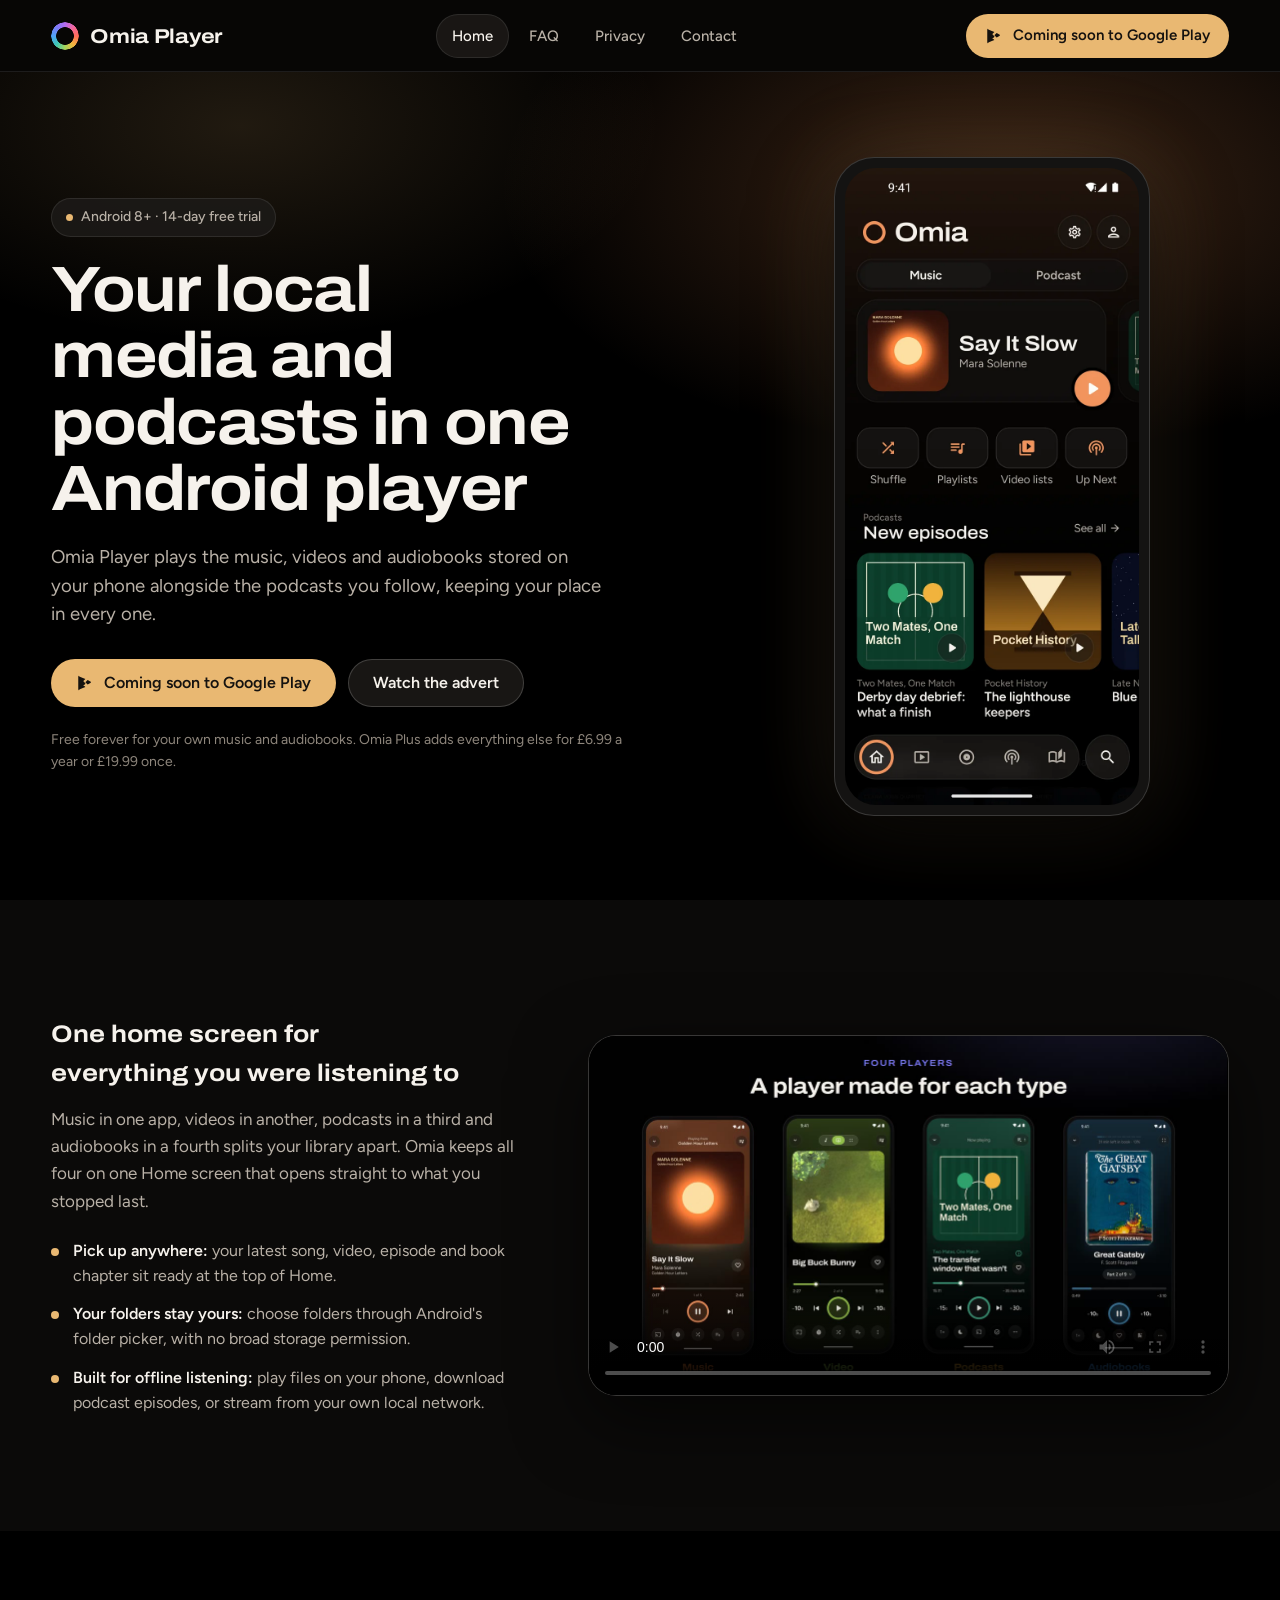
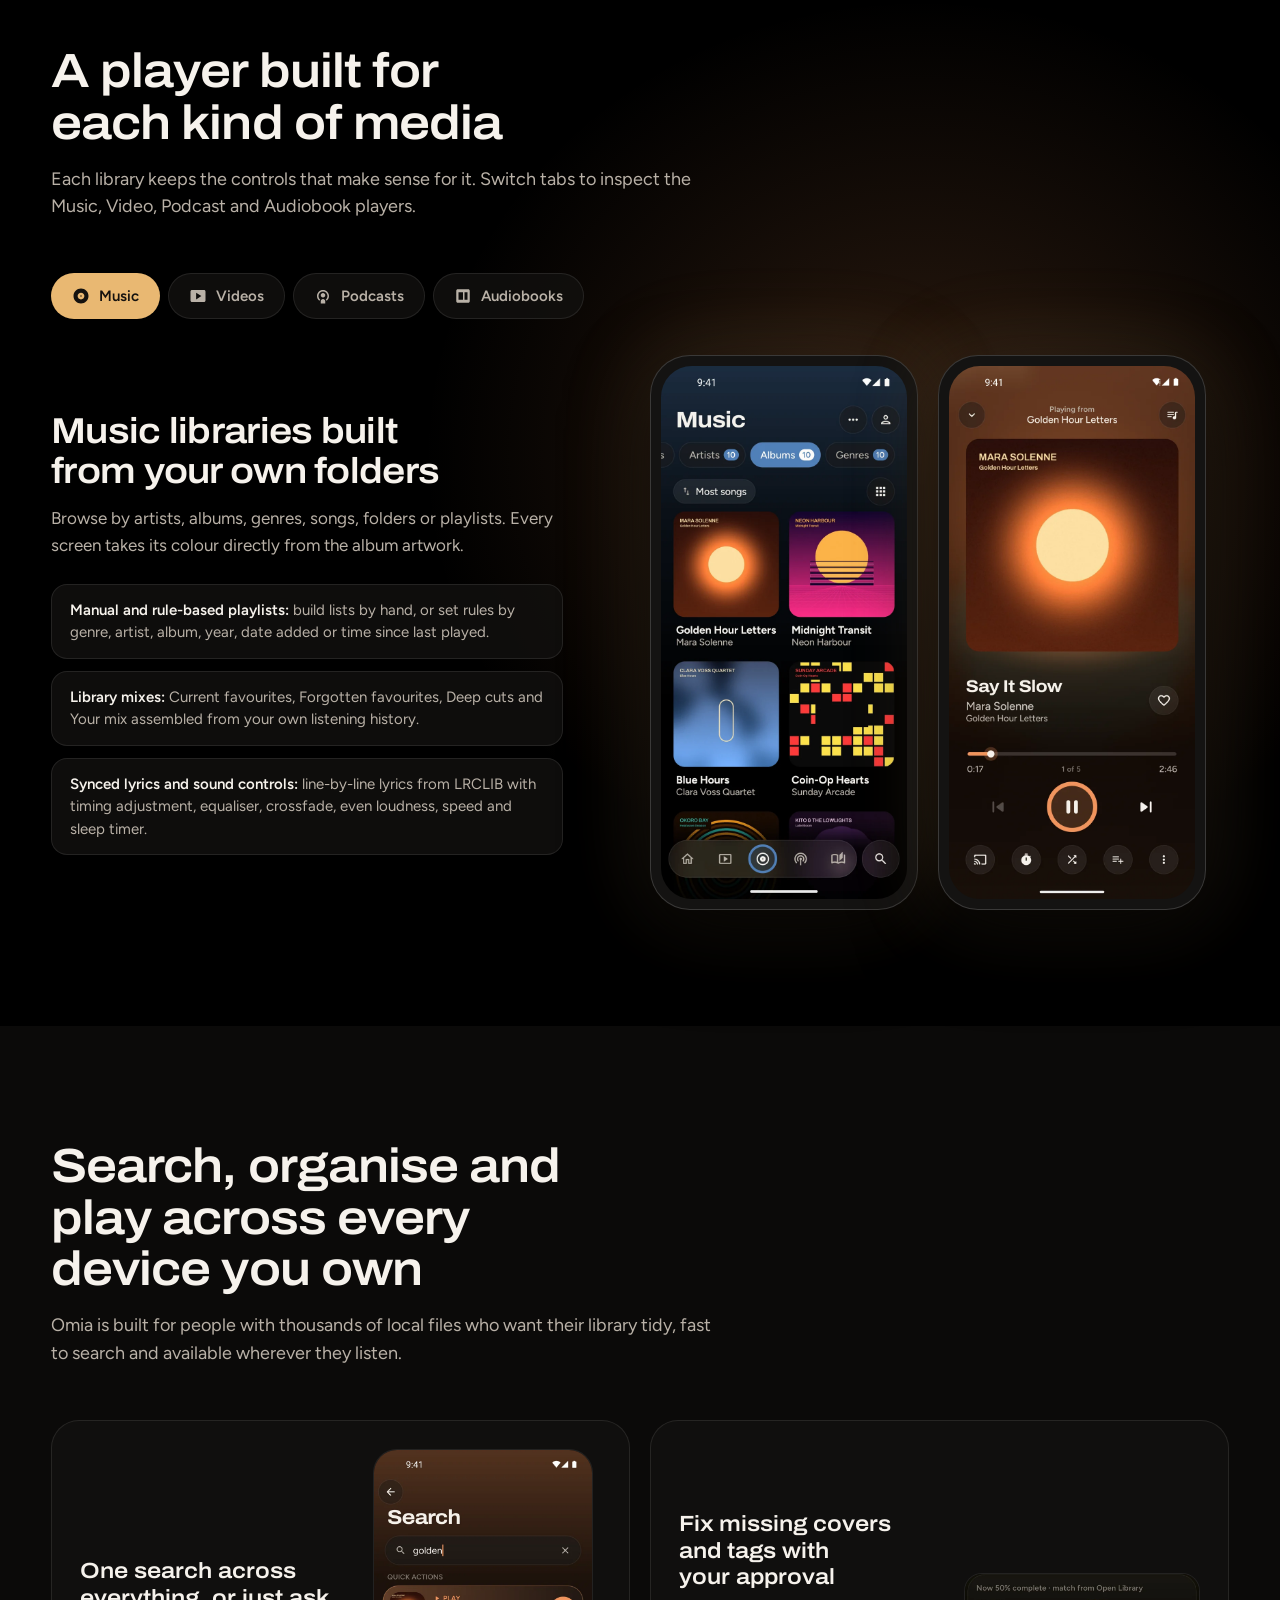
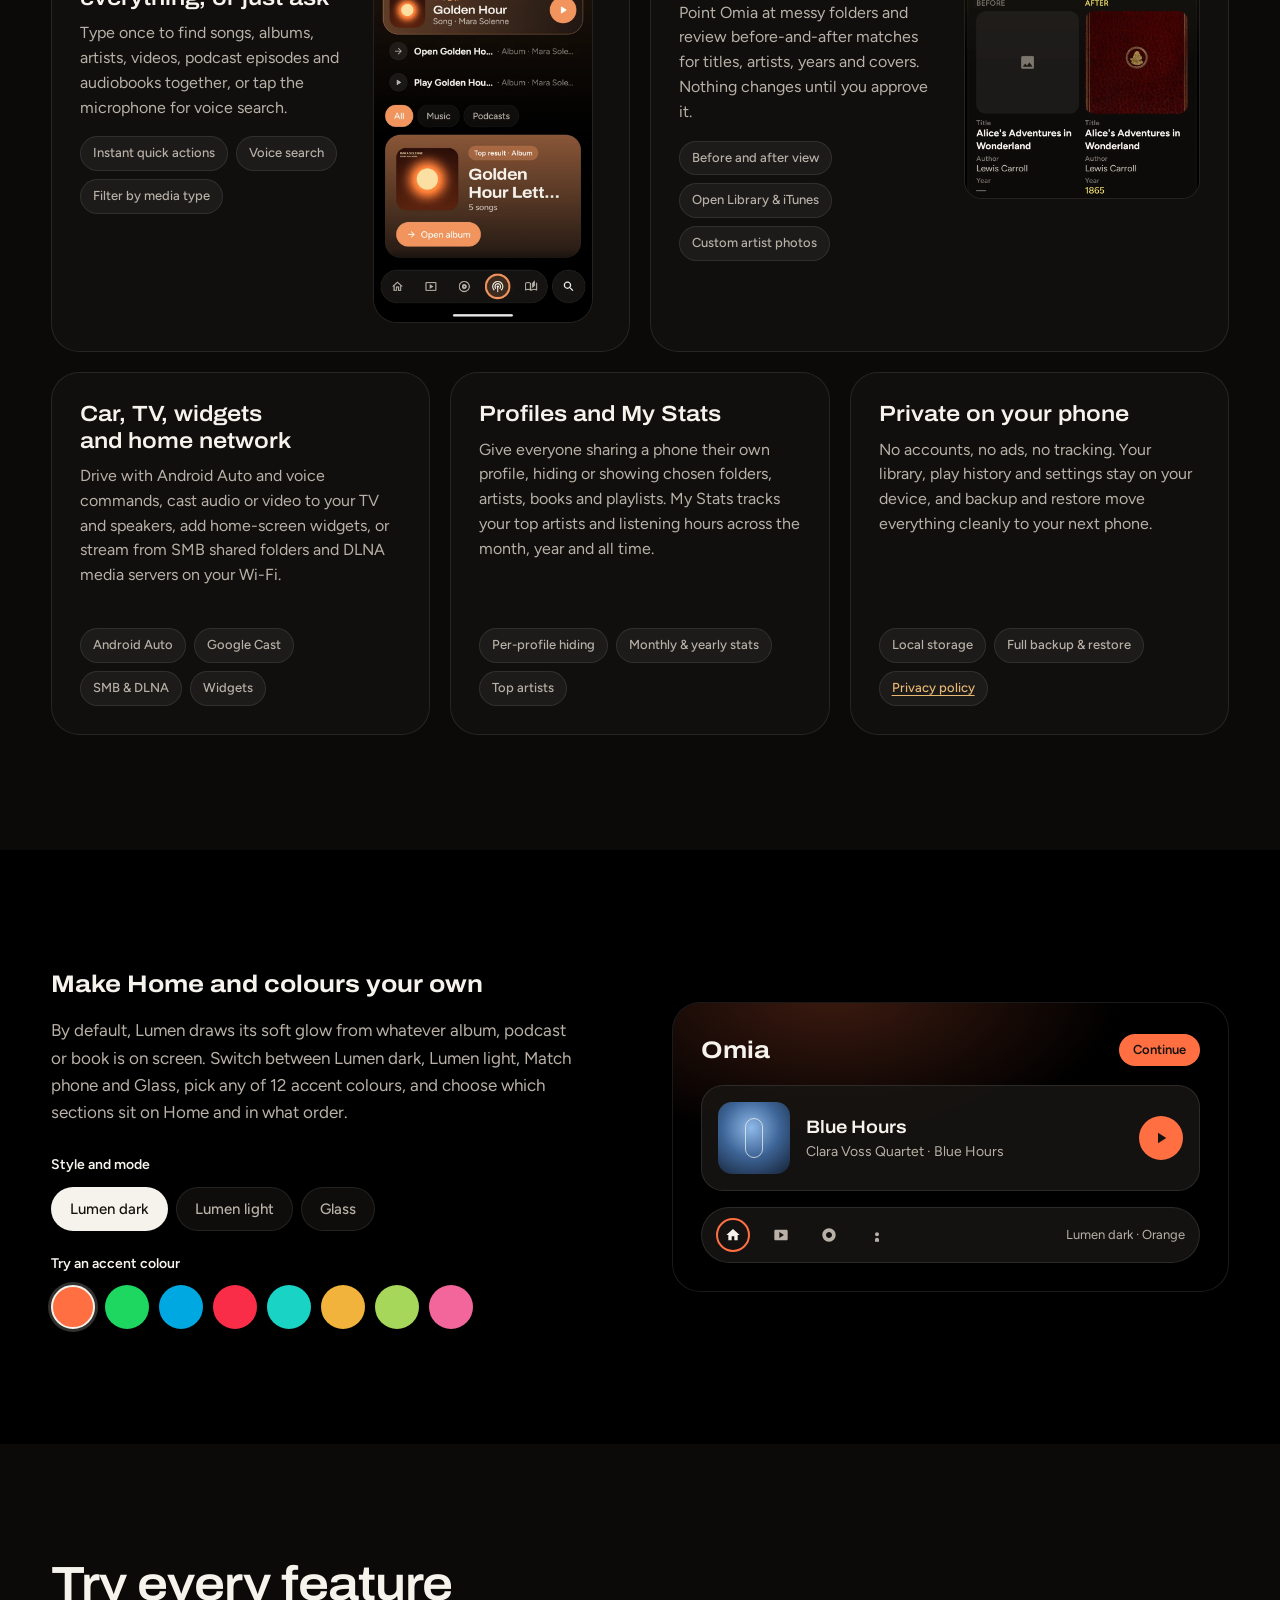
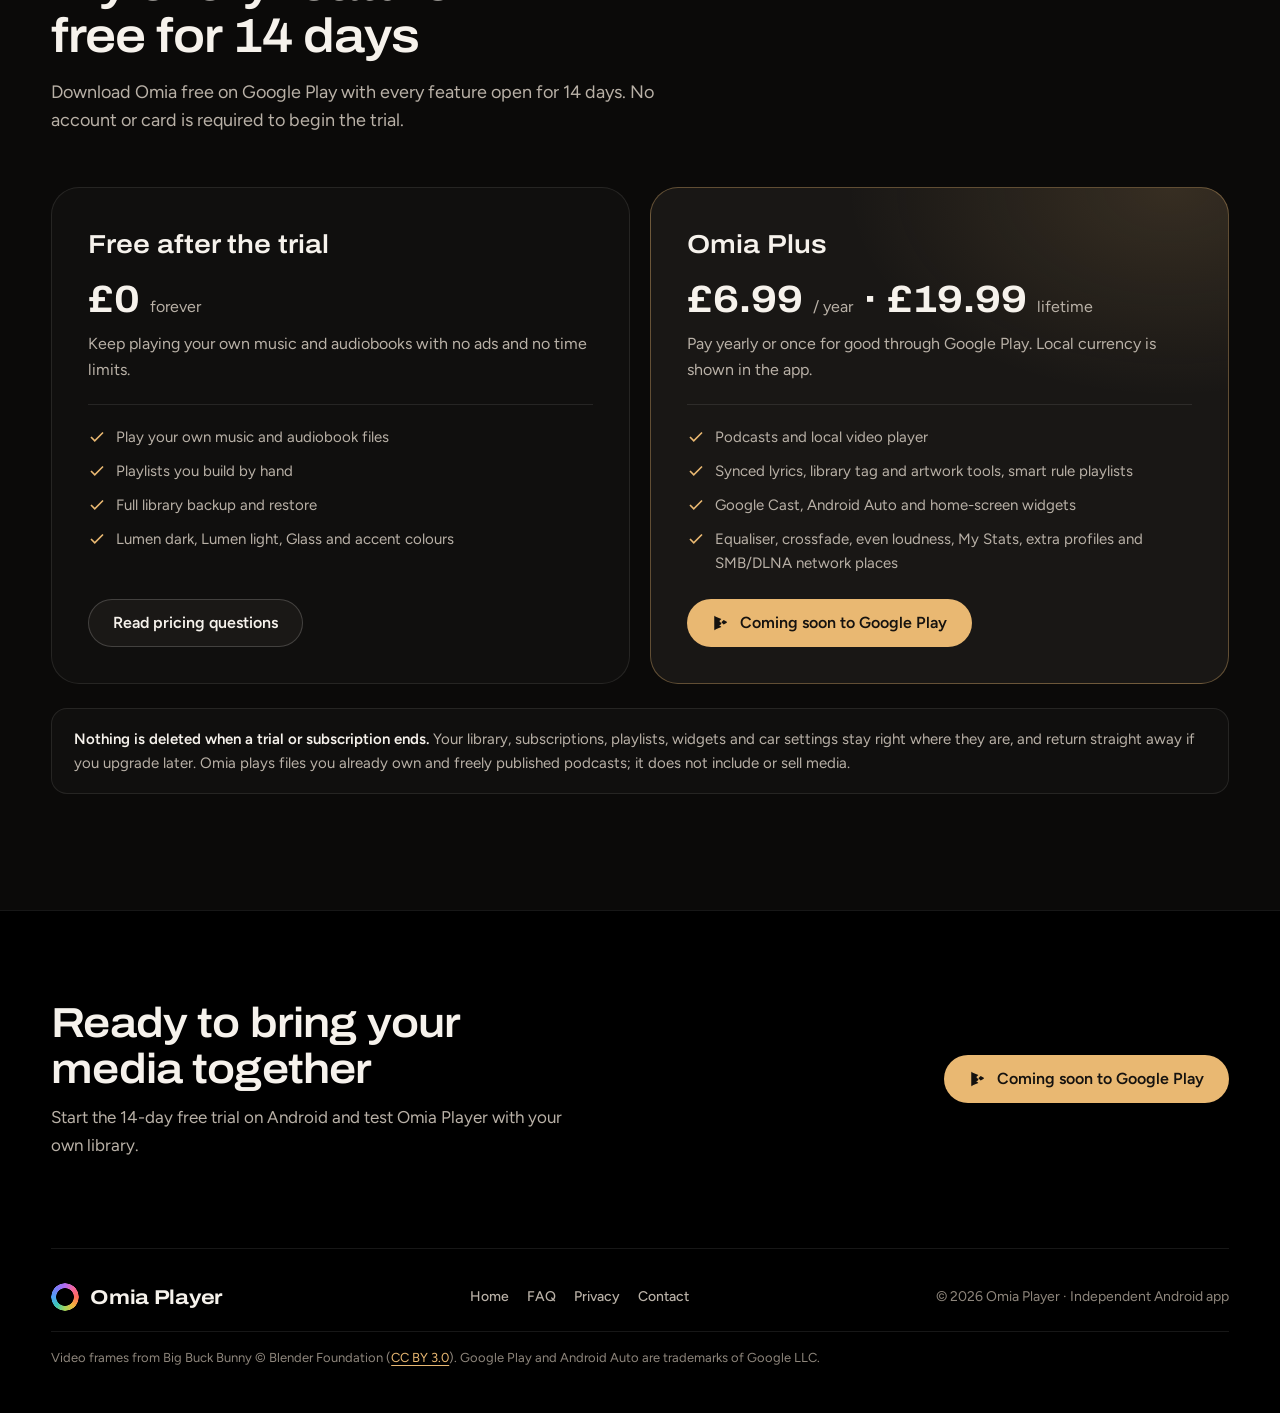
==== commit d4c2d484: "Play buttons say 'Coming soon to Google Play' until the listing is live Agent: Jess (claude-opus-5-5" ====
--- a/index.html
+++ b/index.html
@@ -33,11 +33,11 @@
         <a href="contact.html">Contact</a>
       </nav>
       <div class="header-actions">
-        <!-- Placeholder Play Store URL: replace with the final listing URL once live -->
-        <a class="btn btn--primary btn--sm" href="https://play.google.com/store/apps" target="_blank" rel="noopener">
+        <!-- Coming soon: when the Play listing is live, turn each data-play-soon span back into a link to the listing -->
+        <span class="btn btn--primary btn--sm btn--soon" data-play-soon aria-disabled="true">
           <svg class="play-icon" viewBox="0 0 24 24" fill="currentColor" aria-hidden="true"><path d="M3.6 2.3c-.4.4-.6 1-.6 1.8v15.8c0 .8.2 1.4.6 1.8l.1.1 8.9-8.9v-.2L3.7 2.2l-.1.1zm11.9 11.8-3-3v-.2l3-3 .1.1 3.5 2c1 .6 1 1.5 0 2.1l-3.5 2-.1 0zm-3 3.1-3-3-5.9 5.9c.5.5 1.3.5 2.3 0l6.6-2.9zm0-10.4L5.9 3.9c-1-.5-1.8-.5-2.3 0l5.9 5.9 3-3z"/></svg>
-          Get it on Google Play
-        </a>
+          Coming soon to Google Play
+        </span>
         <button class="nav-toggle" type="button" data-nav-toggle aria-expanded="false" aria-controls="mobile-menu" aria-label="Open menu">
           <svg width="20" height="20" viewBox="0 0 24 24" fill="none" stroke="currentColor" stroke-width="2" stroke-linecap="round" aria-hidden="true">
             <line x1="4" y1="7" x2="20" y2="7"/>
@@ -54,11 +54,11 @@
     <a class="mobile-link" href="faq.html">FAQ</a>
     <a class="mobile-link" href="privacy.html">Privacy</a>
     <a class="mobile-link" href="contact.html">Contact</a>
-    <!-- Placeholder Play Store URL: replace with the final listing URL once live -->
-    <a class="btn btn--primary mobile-cta" href="https://play.google.com/store/apps" target="_blank" rel="noopener">
+    <!-- Coming soon: when the Play listing is live, turn each data-play-soon span back into a link to the listing -->
+    <span class="btn btn--primary mobile-cta btn--soon" data-play-soon aria-disabled="true">
       <svg class="play-icon" viewBox="0 0 24 24" fill="currentColor" aria-hidden="true"><path d="M3.6 2.3c-.4.4-.6 1-.6 1.8v15.8c0 .8.2 1.4.6 1.8l.1.1 8.9-8.9v-.2L3.7 2.2l-.1.1zm11.9 11.8-3-3v-.2l3-3 .1.1 3.5 2c1 .6 1 1.5 0 2.1l-3.5 2-.1 0zm-3 3.1-3-3-5.9 5.9c.5.5 1.3.5 2.3 0l6.6-2.9zm0-10.4L5.9 3.9c-1-.5-1.8-.5-2.3 0l5.9 5.9 3-3z"/></svg>
-      Get it on Google Play
-    </a>
+      Coming soon to Google Play
+    </span>
   </div>
 
   <main id="top">
@@ -76,11 +76,11 @@
               Omia Player plays the music, videos and audiobooks stored on your phone alongside the podcasts you follow, keeping your place in every one.
             </p>
             <div class="btn-row">
-              <!-- Placeholder Play Store URL: replace with the final listing URL once live -->
-              <a class="btn btn--primary" href="https://play.google.com/store/apps" target="_blank" rel="noopener">
+              <!-- Coming soon: when the Play listing is live, turn each data-play-soon span back into a link to the listing -->
+              <span class="btn btn--primary btn--soon" data-play-soon aria-disabled="true">
                 <svg class="play-icon" viewBox="0 0 24 24" fill="currentColor" aria-hidden="true"><path d="M3.6 2.3c-.4.4-.6 1-.6 1.8v15.8c0 .8.2 1.4.6 1.8l.1.1 8.9-8.9v-.2L3.7 2.2l-.1.1zm11.9 11.8-3-3v-.2l3-3 .1.1 3.5 2c1 .6 1 1.5 0 2.1l-3.5 2-.1 0zm-3 3.1-3-3-5.9 5.9c.5.5 1.3.5 2.3 0l6.6-2.9zm0-10.4L5.9 3.9c-1-.5-1.8-.5-2.3 0l5.9 5.9 3-3z"/></svg>
-                Get it on Google Play
-              </a>
+                Coming soon to Google Play
+              </span>
               <a class="btn btn--secondary" href="#advert">Watch the advert</a>
             </div>
             <p class="hero-meta">Free forever for your own music and audiobooks. Omia Plus adds everything else for £6.99 a year or £19.99 once.</p>
@@ -474,11 +474,11 @@
               </ul>
             </div>
             <div class="btn-row">
-              <!-- Placeholder Play Store URL: replace with the final listing URL once live -->
-              <a class="btn btn--primary" href="https://play.google.com/store/apps" target="_blank" rel="noopener">
+              <!-- Coming soon: when the Play listing is live, turn each data-play-soon span back into a link to the listing -->
+              <span class="btn btn--primary btn--soon" data-play-soon aria-disabled="true">
                 <svg class="play-icon" viewBox="0 0 24 24" fill="currentColor" aria-hidden="true"><path d="M3.6 2.3c-.4.4-.6 1-.6 1.8v15.8c0 .8.2 1.4.6 1.8l.1.1 8.9-8.9v-.2L3.7 2.2l-.1.1zm11.9 11.8-3-3v-.2l3-3 .1.1 3.5 2c1 .6 1 1.5 0 2.1l-3.5 2-.1 0zm-3 3.1-3-3-5.9 5.9c.5.5 1.3.5 2.3 0l6.6-2.9zm0-10.4L5.9 3.9c-1-.5-1.8-.5-2.3 0l5.9 5.9 3-3z"/></svg>
-                Get it on Google Play
-              </a>
+                Coming soon to Google Play
+              </span>
             </div>
           </article>
         </div>
@@ -497,11 +497,11 @@
           <h2>Ready to bring your media together</h2>
           <p>Start the 14-day free trial on Android and test Omia Player with your own library.</p>
         </div>
-        <!-- Placeholder Play Store URL: replace with the final listing URL once live -->
-        <a class="btn btn--primary" href="https://play.google.com/store/apps" target="_blank" rel="noopener">
+        <!-- Coming soon: when the Play listing is live, turn each data-play-soon span back into a link to the listing -->
+        <span class="btn btn--primary btn--soon" data-play-soon aria-disabled="true">
           <svg class="play-icon" viewBox="0 0 24 24" fill="currentColor" aria-hidden="true"><path d="M3.6 2.3c-.4.4-.6 1-.6 1.8v15.8c0 .8.2 1.4.6 1.8l.1.1 8.9-8.9v-.2L3.7 2.2l-.1.1zm11.9 11.8-3-3v-.2l3-3 .1.1 3.5 2c1 .6 1 1.5 0 2.1l-3.5 2-.1 0zm-3 3.1-3-3-5.9 5.9c.5.5 1.3.5 2.3 0l6.6-2.9zm0-10.4L5.9 3.9c-1-.5-1.8-.5-2.3 0l5.9 5.9 3-3z"/></svg>
-          Get it on Google Play
-        </a>
+          Coming soon to Google Play
+        </span>
       </div>
 
       <div class="footer-bottom">
--- a/style.css
+++ b/style.css
@@ -1550,3 +1550,7 @@
     scroll-behavior: auto !important;
   }
 }
+
+/* Play listing not live yet: the Play buttons read "Coming soon" and do nothing */
+.btn--soon { cursor: default; }
+.btn--soon:hover { transform: none; filter: none; }
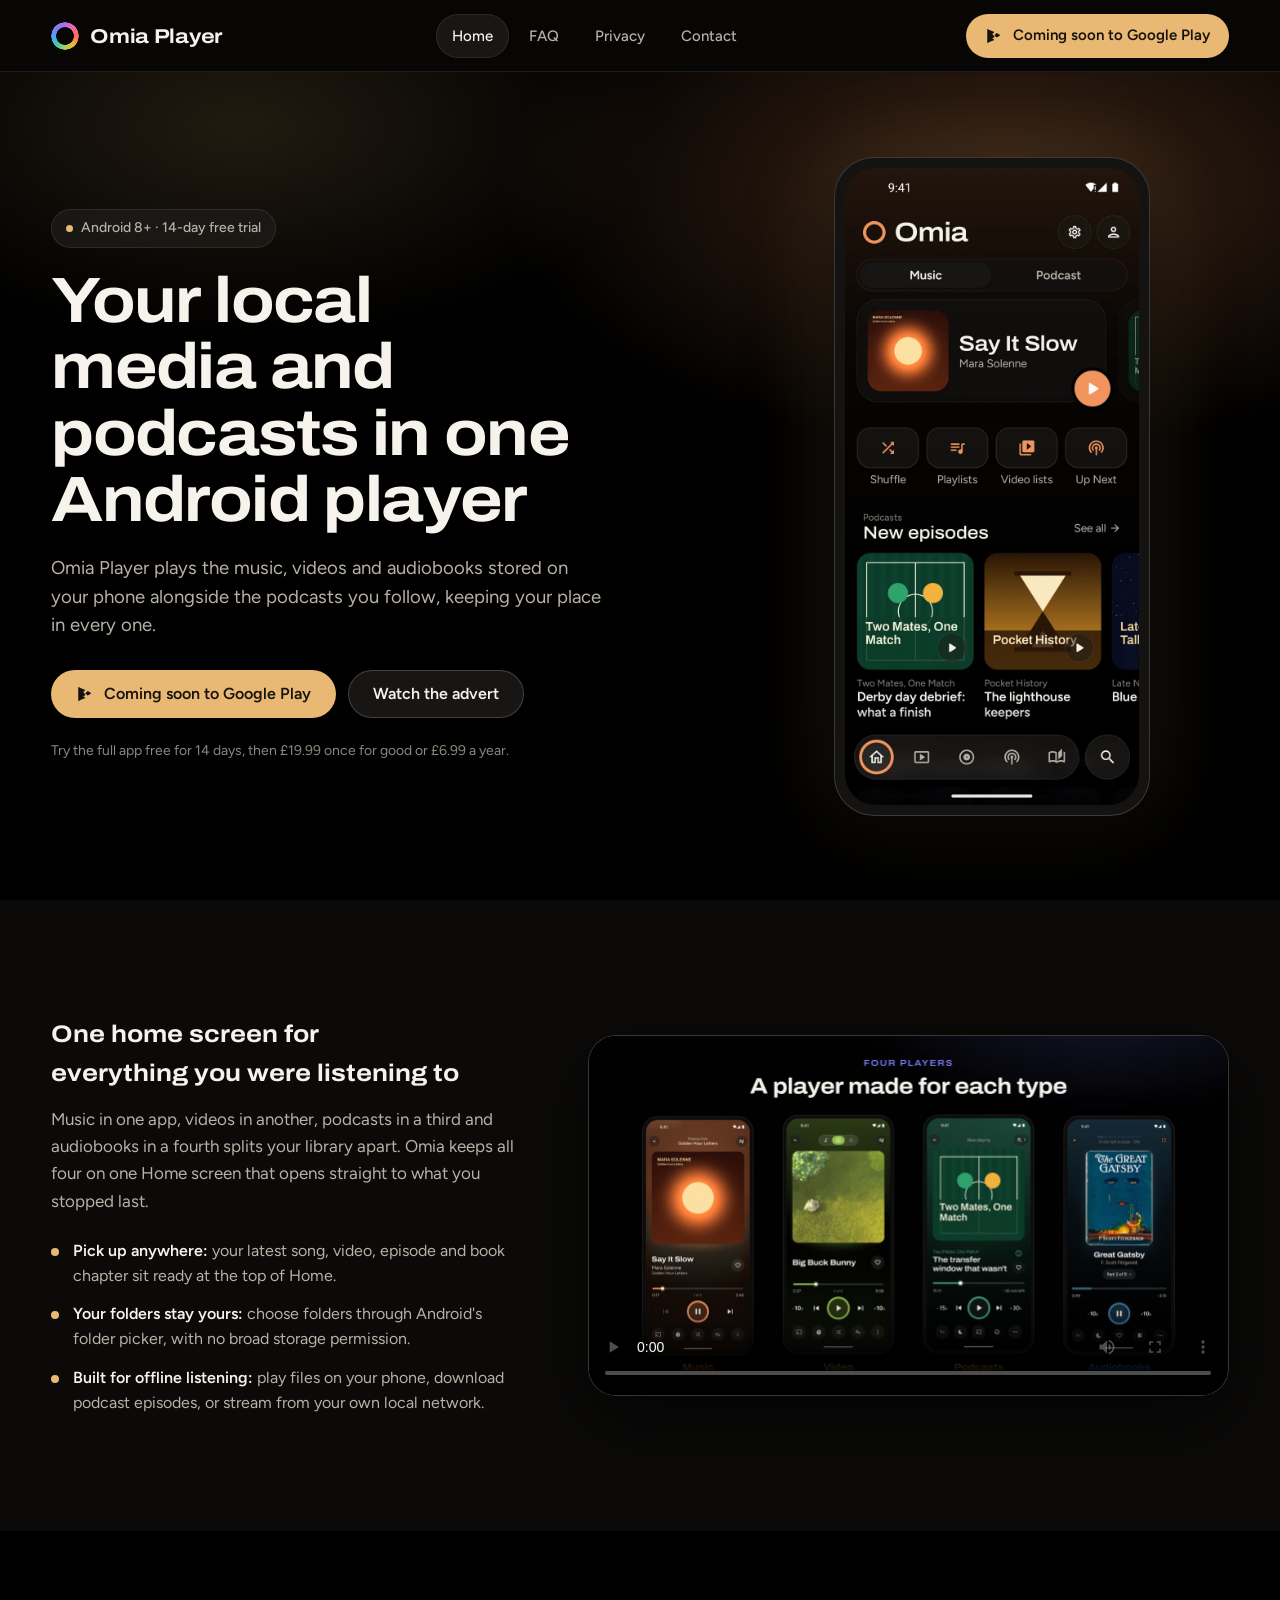
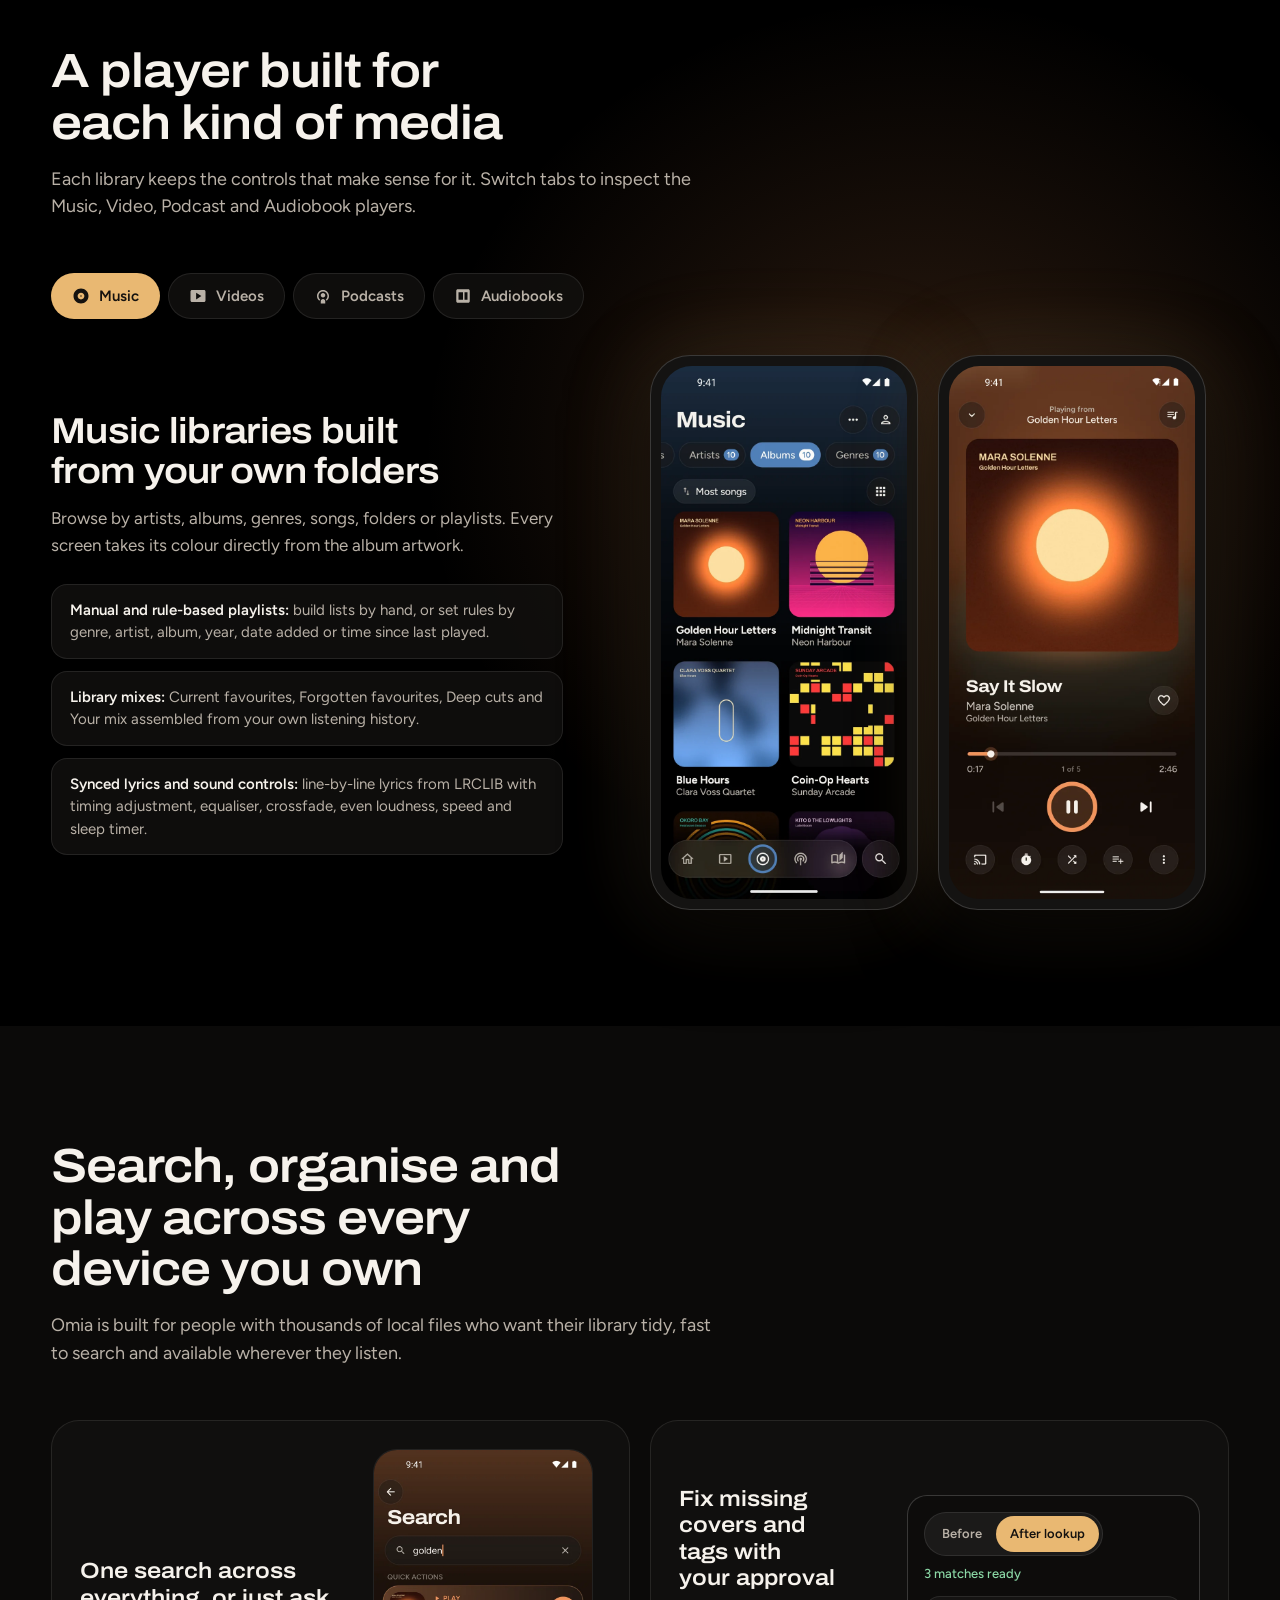
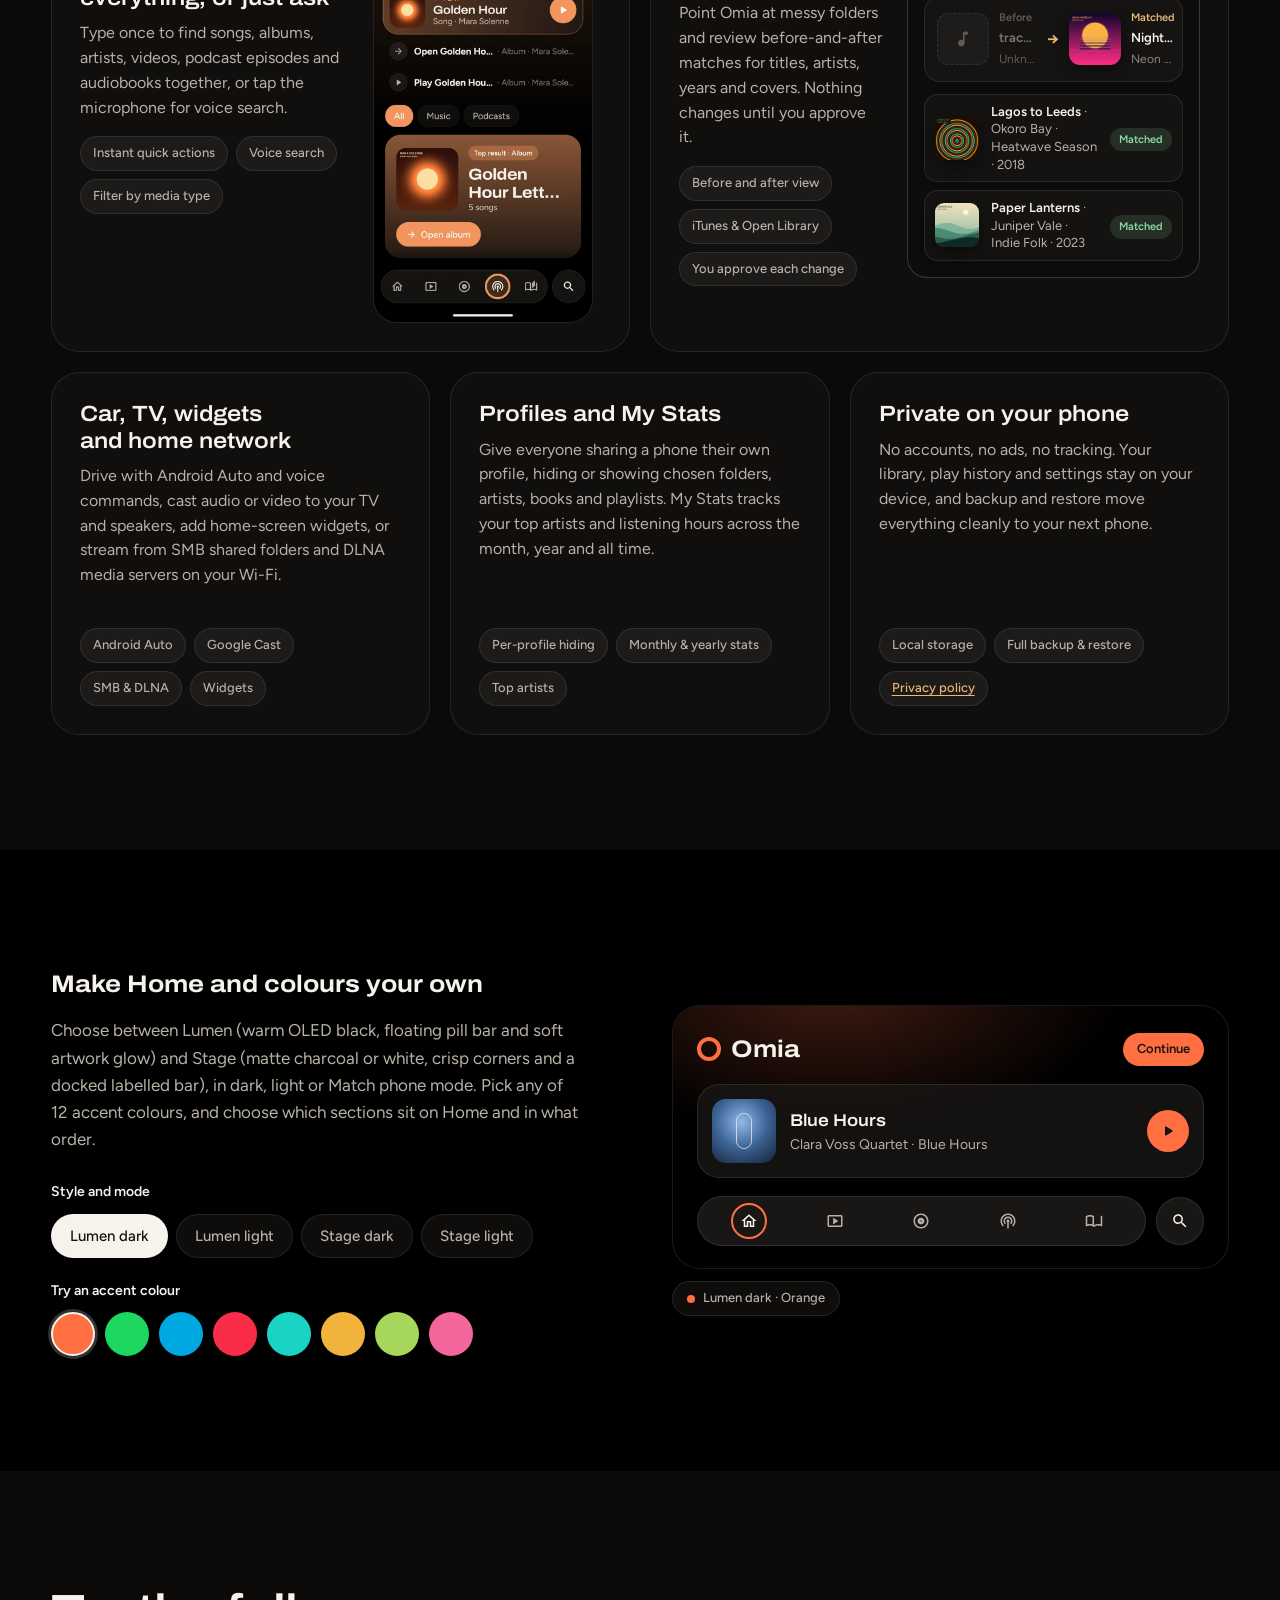
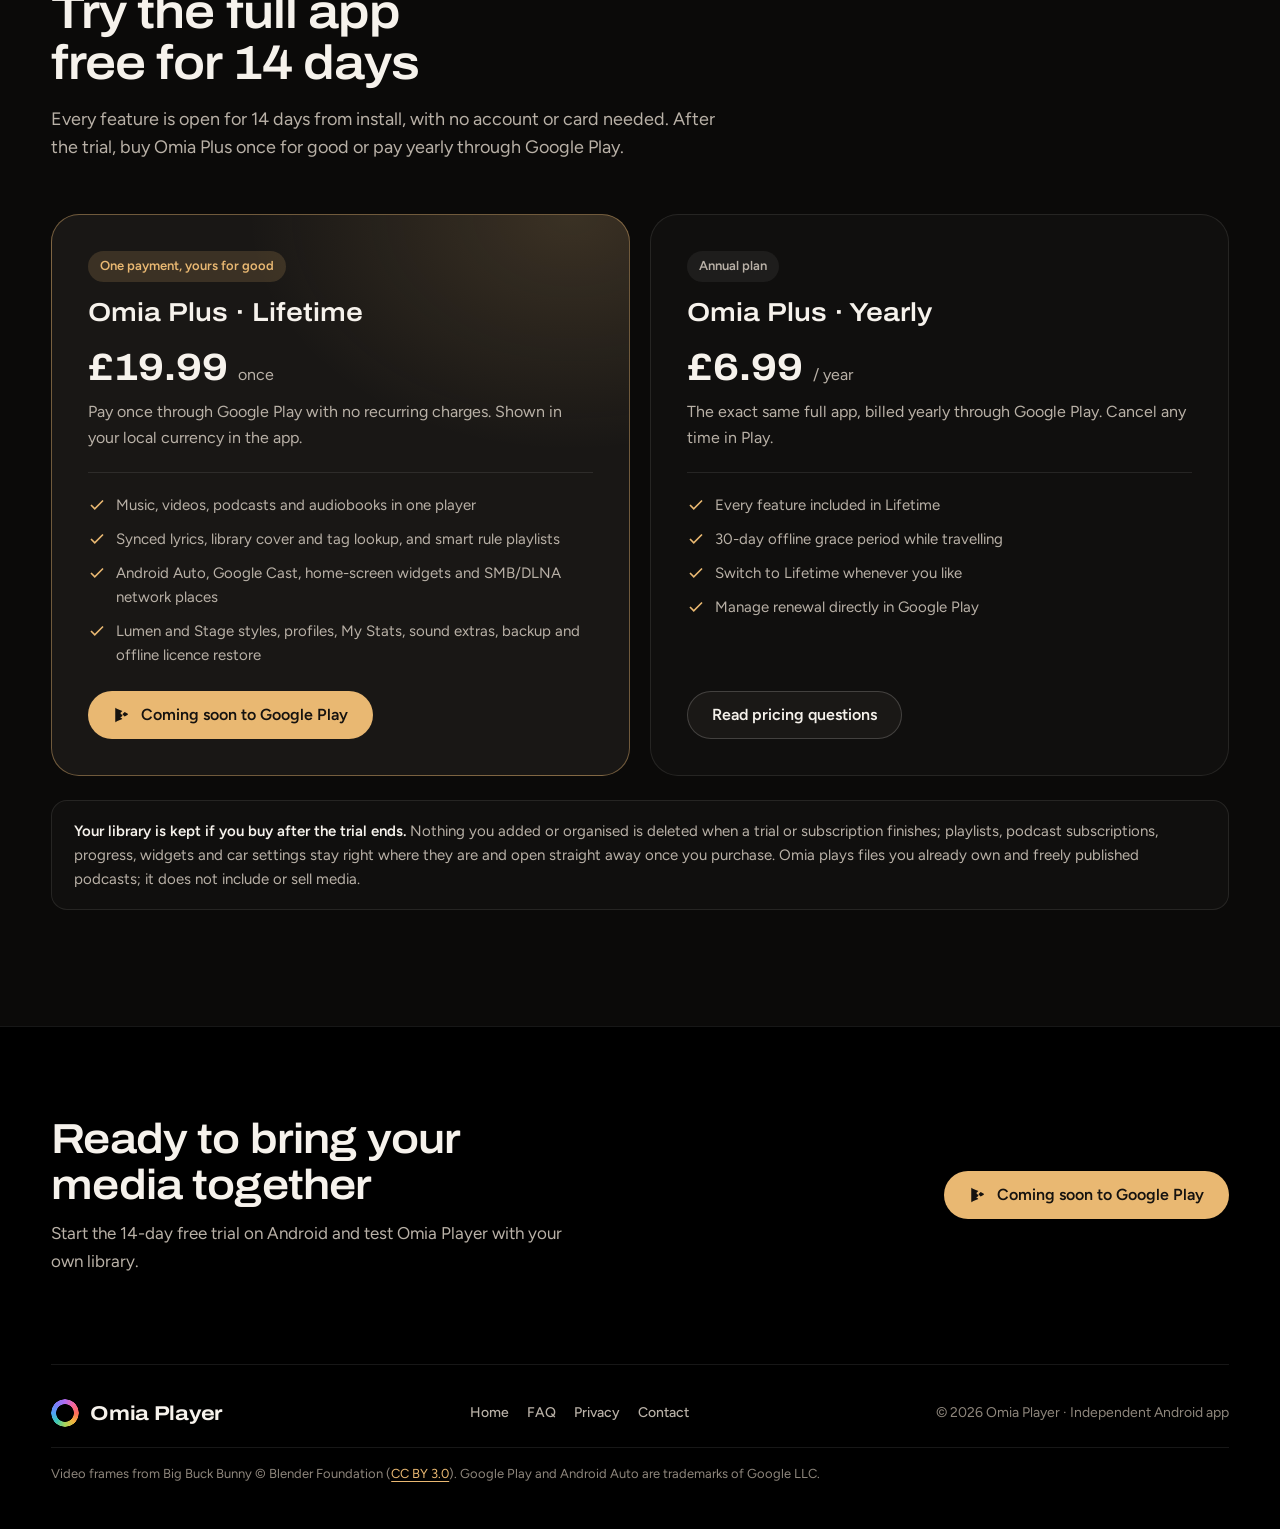
==== commit 70b3310f: "Apply owner phone feedback, add Stage preview, and switch to Lifetime-first pricing - Reorder four-p" ====
--- a/index.html
+++ b/index.html
@@ -4,7 +4,7 @@
   <meta charset="utf-8">
   <meta name="viewport" content="width=device-width, initial-scale=1, viewport-fit=cover">
   <title>Omia Player: local music, video, podcasts and audiobooks for Android</title>
-  <meta name="description" content="Omia Player plays the music, videos and audiobooks stored on your Android phone alongside the podcasts you follow. Free 14-day trial, then £6.99 a year or £19.99 lifetime.">
+  <meta name="description" content="Omia Player plays the music, videos and audiobooks stored on your Android phone alongside the podcasts you follow. Try the full app free for 14 days, then £19.99 once for good or £6.99 a year.">
   <meta name="theme-color" content="#000000">
   <meta property="og:type" content="website">
   <meta property="og:title" content="Omia Player for Android">
@@ -83,7 +83,7 @@
               </span>
               <a class="btn btn--secondary" href="#advert">Watch the advert</a>
             </div>
-            <p class="hero-meta">Free forever for your own music and audiobooks. Omia Plus adds everything else for £6.99 a year or £19.99 once.</p>
+            <p class="hero-meta">Try the full app free for 14 days, then £19.99 once for good or £6.99 a year.</p>
           </div>
 
           <div class="hero-stage enter-delay">
@@ -269,7 +269,7 @@
             </div>
           </article>
 
-          <article class="feature-card feature-card--wide">
+          <article class="feature-card feature-card--wide feature-card--tagfix">
             <div>
               <h3>Fix missing covers and tags with your approval</h3>
               <p>
@@ -277,12 +277,69 @@
               </p>
               <div class="feature-tag-list">
                 <span class="feature-tag">Before and after view</span>
-                <span class="feature-tag">Open Library &amp; iTunes</span>
-                <span class="feature-tag">Custom artist photos</span>
-              </div>
-            </div>
-            <div class="feature-visual">
-              <img src="assets/screens/before-after.webp" width="840" height="805" alt="Before and after comparison showing a missing cover replaced with the 1865 Alice's Adventures in Wonderland cover and year" loading="lazy">
+                <span class="feature-tag">iTunes &amp; Open Library</span>
+                <span class="feature-tag">You approve each change</span>
+              </div>
+            </div>
+            <div class="tagfix" data-tagfix data-state="after" aria-label="Interactive before and after artwork and tag lookup preview">
+              <div class="tagfix-bar">
+                <div class="tagfix-switch" role="group" aria-label="Switch between before and after lookup">
+                  <button class="tagfix-btn" type="button" data-tagfix-mode="before" aria-pressed="false">Before</button>
+                  <button class="tagfix-btn" type="button" data-tagfix-mode="after" aria-pressed="true">After lookup</button>
+                </div>
+                <span class="tagfix-badge" data-tagfix-badge>3 matches ready</span>
+              </div>
+
+              <div class="tagfix-lead" aria-hidden="false">
+                <div class="tagfix-mini tagfix-mini--before">
+                  <div class="tagfix-empty" aria-hidden="true">
+                    <svg width="20" height="20" viewBox="0 0 24 24" fill="currentColor"><path d="M12 5v8.55c-.94-.54-2.1-.75-3.33-.32-1.34.48-2.37 1.67-2.61 3.07-.46 2.74 1.86 5.08 4.59 4.65 1.96-.31 3.35-2.11 3.35-4.1V7h2c1.1 0 2-.9 2-2s-.9-2-2-2h-2c-1.1 0-2 .9-2 2z"/></svg>
+                  </div>
+                  <div class="tagfix-meta">
+                    <span class="tagfix-state">Before</span>
+                    <span class="tagfix-file">track01_final.mp3</span>
+                    <span class="tagfix-sub">Unknown artist · No art</span>
+                  </div>
+                </div>
+                <span class="tagfix-arrow" aria-hidden="true">→</span>
+                <div class="tagfix-mini tagfix-mini--after">
+                  <img class="tagfix-cover" src="assets/covers/midnight-transit.webp" width="420" height="420" alt="Neon Harbour Midnight Transit album cover" loading="lazy">
+                  <div class="tagfix-meta">
+                    <span class="tagfix-state tagfix-state--ok">Matched</span>
+                    <span class="tagfix-title">Night Bus Home</span>
+                    <span class="tagfix-sub">Neon Harbour · 2024</span>
+                  </div>
+                </div>
+              </div>
+
+              <ul class="tagfix-rows">
+                <li class="tagfix-row">
+                  <div class="tagfix-art-slot">
+                    <div class="tagfix-empty tagfix-empty--row" aria-hidden="true">
+                      <svg width="18" height="18" viewBox="0 0 24 24" fill="currentColor"><path d="M12 5v8.55c-.94-.54-2.1-.75-3.33-.32-1.34.48-2.37 1.67-2.61 3.07-.46 2.74 1.86 5.08 4.59 4.65 1.96-.31 3.35-2.11 3.35-4.1V7h2c1.1 0 2-.9 2-2s-.9-2-2-2h-2c-1.1 0-2 .9-2 2z"/></svg>
+                    </div>
+                    <img class="tagfix-cover tagfix-cover--row" src="assets/covers/heatwave-season.webp" width="420" height="420" alt="Okoro Bay Heatwave Season album cover" loading="lazy">
+                  </div>
+                  <div class="tagfix-row-body">
+                    <span class="tagfix-before-text"><strong>01_heatwave_rip.mp3</strong> · Unknown artist</span>
+                    <span class="tagfix-after-text"><strong>Lagos to Leeds</strong> · Okoro Bay · Heatwave Season · 2018</span>
+                  </div>
+                  <span class="tagfix-pill" aria-hidden="true"></span>
+                </li>
+                <li class="tagfix-row">
+                  <div class="tagfix-art-slot">
+                    <div class="tagfix-empty tagfix-empty--row" aria-hidden="true">
+                      <svg width="18" height="18" viewBox="0 0 24 24" fill="currentColor"><path d="M12 5v8.55c-.94-.54-2.1-.75-3.33-.32-1.34.48-2.37 1.67-2.61 3.07-.46 2.74 1.86 5.08 4.59 4.65 1.96-.31 3.35-2.11 3.35-4.1V7h2c1.1 0 2-.9 2-2s-.9-2-2-2h-2c-1.1 0-2 .9-2 2z"/></svg>
+                    </div>
+                    <img class="tagfix-cover tagfix-cover--row" src="assets/covers/paper-lanterns.webp" width="420" height="420" alt="Juniper Vale Paper Lanterns album cover" loading="lazy">
+                  </div>
+                  <div class="tagfix-row-body">
+                    <span class="tagfix-before-text"><strong>Track 03.mp3</strong> · Unknown artist</span>
+                    <span class="tagfix-after-text"><strong>Paper Lanterns</strong> · Juniper Vale · Indie Folk · 2023</span>
+                  </div>
+                  <span class="tagfix-pill" aria-hidden="true"></span>
+                </li>
+              </ul>
             </div>
           </article>
 
@@ -339,16 +396,17 @@
           <div>
             <h2>Make Home and colours your own</h2>
             <p class="media-panel-lead">
-              By default, Lumen draws its soft glow from whatever album, podcast or book is on screen. Switch between Lumen dark, Lumen light, Match phone and Glass, pick any of 12 accent colours, and choose which sections sit on Home and in what order.
+              Choose between Lumen (warm OLED black, floating pill bar and soft artwork glow) and Stage (matte charcoal or white, crisp corners and a docked labelled bar), in dark, light or Match phone mode. Pick any of 12 accent colours, and choose which sections sit on Home and in what order.
             </p>
 
             <div class="personalise-controls">
               <div>
                 <span class="control-group-label">Style and mode</span>
                 <div class="mode-pills" role="group" aria-label="Preview style and mode">
-                  <button class="mode-pill" type="button" data-preview-mode="dark" aria-pressed="true">Lumen dark</button>
-                  <button class="mode-pill" type="button" data-preview-mode="light" aria-pressed="false">Lumen light</button>
-                  <button class="mode-pill" type="button" data-preview-mode="glass" aria-pressed="false">Glass</button>
+                  <button class="mode-pill" type="button" data-preview-style="lumen-dark" aria-pressed="true">Lumen dark</button>
+                  <button class="mode-pill" type="button" data-preview-style="lumen-light" aria-pressed="false">Lumen light</button>
+                  <button class="mode-pill" type="button" data-preview-style="stage-dark" aria-pressed="false">Stage dark</button>
+                  <button class="mode-pill" type="button" data-preview-style="stage-light" aria-pressed="false">Stage light</button>
                 </div>
               </div>
 
@@ -368,41 +426,86 @@
             </div>
           </div>
 
-          <div class="lumen-preview" data-lumen-preview data-mode="dark" aria-label="Interactive Lumen surface preview">
-            <div class="pv-inner">
-              <div class="pv-top">
-                <span class="pv-title">Omia</span>
-                <span class="pv-pill">Continue</span>
-              </div>
-
-              <div class="pv-card">
-                <div class="pv-art" aria-hidden="true"></div>
-                <div>
-                  <div class="pv-track-title">Blue Hours</div>
-                  <div class="pv-track-meta">Clara Voss Quartet · Blue Hours</div>
-                </div>
-                <div class="pv-play" aria-hidden="true">
-                  <svg width="18" height="18" viewBox="0 0 24 24" fill="currentColor"><path d="M8 5v14l11-7z"/></svg>
-                </div>
-              </div>
-
-              <div class="pv-bar">
-                <div class="pv-nav-dots" aria-hidden="true">
-                  <span class="pv-nav-item pv-nav-item--active">
-                    <svg width="16" height="16" viewBox="0 0 24 24" fill="currentColor"><path d="M10 20v-6h4v6h5v-8h3L12 3 2 12h3v8z"/></svg>
+          <div class="pv-shell">
+            <div class="lumen-preview" data-lumen-preview data-style="lumen-dark" aria-label="Interactive Lumen and Stage theme preview">
+              <div class="pv-inner">
+                <div class="pv-top">
+                  <div class="pv-brand">
+                    <span class="pv-ring" aria-hidden="true"></span>
+                    <span class="pv-title">Omia</span>
+                  </div>
+                  <span class="pv-pill pv-only-lumen">Continue</span>
+                  <span class="pv-top-icons pv-only-stage" aria-hidden="true">
+                    <span class="pv-round-btn">
+                      <svg width="16" height="16" viewBox="0 0 24 24" fill="currentColor"><path d="M15.5 14h-.79l-.28-.27C15.41 12.59 16 11.11 16 9.5 16 5.91 13.09 3 9.5 3S3 5.91 3 9.5 5.91 16 9.5 16c1.61 0 3.09-.59 4.23-1.57l.27.28v.79l5 4.99L20.49 19l-4.99-5zm-6 0C7.01 14 5 11.99 5 9.5S7.01 5 9.5 5 14 7.01 14 9.5 11.99 14 9.5 14z"/></svg>
+                    </span>
                   </span>
-                  <span class="pv-nav-item">
-                    <svg width="16" height="16" viewBox="0 0 24 24" fill="currentColor"><path d="M20 4H4c-1.1 0-2 .9-2 2v12c0 1.1.9 2 2 2h16c1.1 0 2-.9 2-2V6c0-1.1-.9-2-2-2zM9.5 16.5v-9l7 4.5-7 4.5z"/></svg>
+                </div>
+
+                <div class="pv-card">
+                  <div class="pv-art" aria-hidden="true"></div>
+                  <div class="pv-track">
+                    <div class="pv-track-title">Blue Hours</div>
+                    <div class="pv-track-meta">Clara Voss Quartet · Blue Hours</div>
+                  </div>
+                  <div class="pv-play" aria-hidden="true">
+                    <svg width="18" height="18" viewBox="0 0 24 24" fill="currentColor"><path d="M8 6.82v10.36c0 .79.87 1.27 1.54.84l8.14-5.18c.62-.39.62-1.29 0-1.69L9.54 5.98C8.87 5.55 8 6.03 8 6.82z"/></svg>
+                  </div>
+                  <div class="pv-progress pv-only-stage" aria-hidden="true"><span></span></div>
+                </div>
+              </div>
+
+              <!-- Lumen floating pill nav + round search orb -->
+              <div class="pv-lumen-nav pv-only-lumen" aria-hidden="true">
+                <div class="pv-pill-bar">
+                  <span class="pv-icon pv-icon--active">
+                    <svg width="18" height="18" viewBox="0 0 24 24" fill="currentColor"><path d="M12 5.69l5 4.5V18h-2v-6H9v6H7v-7.81l5-4.5M12 3L2 12h3v8h6v-6h2v6h6v-8h3L12 3z"/></svg>
                   </span>
-                  <span class="pv-nav-item">
-                    <svg width="16" height="16" viewBox="0 0 24 24" fill="currentColor"><path d="M12 2C6.48 2 2 6.48 2 12s4.48 10 10 10 10-4.48 10-10S17.52 2 12 2zm0 14.5c-2.49 0-4.5-2.01-4.5-4.5S9.51 7.5 12 7.5s4.5 2.01 4.5 4.5-2.01 4.5-4.5 4.5z"/></svg>
+                  <span class="pv-icon">
+                    <svg width="18" height="18" viewBox="0 0 24 24" fill="currentColor"><path d="M9.5,7.5 L9.5,16.5 L16.5,12Z"/><path d="M20,4H4C2.9,4,2,4.9,2,6v12c0,1.1,0.9,2,2,2h16c1.1,0,2-0.9,2-2V6C22,4.9,21.1,4,20,4z M20,18.01H4V5.99h16V18.01z"/></svg>
                   </span>
-                  <span class="pv-nav-item">
-                    <svg width="16" height="16" viewBox="0 0 24 24" fill="currentColor"><path d="M12 14c1.66 0 3-1.34 3-3s-1.34-3-3-3-3 1.34-3 3 1.34 3 3 3zm0 2c-1.66 0-3 1.34-3 3v3h6v-3c0-1.66-1.34-3-3-3z"/></svg>
+                  <span class="pv-icon">
+                    <svg width="18" height="18" viewBox="0 0 24 24" fill="currentColor"><path d="M12 2C6.48 2 2 6.48 2 12s4.48 10 10 10 10-4.48 10-10S17.52 2 12 2zm0 18c-4.41 0-8-3.59-8-8s3.59-8 8-8 8 3.59 8 8-3.59 8-8 8zm0-12.5c-2.49 0-4.5 2.01-4.5 4.5s2.01 4.5 4.5 4.5 4.5-2.01 4.5-4.5-2.01-4.5-4.5-4.5zm0 5.5c-.55 0-1-.45-1-1s.45-1 1-1 1 .45 1 1-.45 1-1 1z"/></svg>
                   </span>
-                </div>
-                <span class="pv-status" data-preview-status>Lumen dark · Orange</span>
-              </div>
+                  <span class="pv-icon">
+                    <svg width="18" height="18" viewBox="0 0 24 24" fill="currentColor"><path d="M14,12c0,0.74-0.4,1.38-1,1.72V22h-2v-8.28c-0.6-0.35-1-0.98-1-1.72c0-1.1,0.9-2,2-2S14,10.9,14,12z M12,6 c-3.31,0-6,2.69-6,6c0,1.74,0.75,3.31,1.94,4.4l1.42-1.42C8.53,14.25,8,13.19,8,12c0-2.21,1.79-4,4-4s4,1.79,4,4 c0,1.19-0.53,2.25-1.36,2.98l1.42,1.42C17.25,15.31,18,13.74,18,12C18,8.69,15.31,6,12,6z M12,2C6.48,2,2,6.48,2,12 c0,2.85,1.2,5.41,3.11,7.24l1.42-1.42C4.98,16.36,4,14.29,4,12c0-4.41,3.59-8,8-8s8,3.59,8,8c0,2.29-0.98,4.36-2.53,5.82l1.42,1.42 C20.8,17.41,22,14.85,22,12C22,6.48,17.52,2,12,2z"/></svg>
+                  </span>
+                  <span class="pv-icon">
+                    <svg width="18" height="18" viewBox="0 0 24 24" fill="currentColor"><path d="M22.47,5.2C22,4.96,21.51,4.76,21,4.59v12.03C19.86,16.21,18.69,16,17.5,16c-1.9,0-3.78,0.54-5.5,1.58V5.48 C10.38,4.55,8.51,4,6.5,4C4.71,4,3.02,4.44,1.53,5.2C1.2,5.36,1,5.71,1,6.08v12.08c0,0.58,0.47,0.99,1,0.99 c0.16,0,0.32-0.04,0.48-0.12C3.69,18.4,5.05,18,6.5,18c2.07,0,3.98,0.82,5.5,2c1.52-1.18,3.43-2,5.5-2c1.45,0,2.81,0.4,4.02,1.04 c0.16,0.08,0.32,0.12,0.48,0.12c0.52,0,1-0.41,1-0.99V6.08C23,5.71,22.8,5.36,22.47,5.2z M10,16.62C8.86,16.21,7.69,16,6.5,16 c-1.19,0-2.36,0.21-3.5,0.62V6.71C4.11,6.24,5.28,6,6.5,6C7.7,6,8.89,6.25,10,6.72V16.62z"/></svg>
+                  </span>
+                </div>
+                <span class="pv-search-orb">
+                  <svg width="18" height="18" viewBox="0 0 24 24" fill="currentColor"><path d="M15.5 14h-.79l-.28-.27C15.41 12.59 16 11.11 16 9.5 16 5.91 13.09 3 9.5 3S3 5.91 3 9.5 5.91 16 9.5 16c1.61 0 3.09-.59 4.23-1.57l.27.28v.79l5 4.99L20.49 19l-4.99-5zm-6 0C7.01 14 5 11.99 5 9.5S7.01 5 9.5 5 14 7.01 14 9.5 11.99 14 9.5 14z"/></svg>
+                </span>
+              </div>
+
+              <!-- Stage docked labelled bottom bar -->
+              <div class="pv-stage-nav pv-only-stage" aria-hidden="true">
+                <span class="pv-stage-item pv-stage-item--active">
+                  <svg width="18" height="18" viewBox="0 0 24 24" fill="currentColor"><path d="M10 20v-6h4v6h5v-8h3L12 3 2 12h3v8z"/></svg>
+                  <span>Home</span>
+                </span>
+                <span class="pv-stage-item">
+                  <svg width="18" height="18" viewBox="0 0 24 24" fill="currentColor"><path d="M9.5,7.5 L9.5,16.5 L16.5,12Z"/><path d="M20,4H4C2.9,4,2,4.9,2,6v12c0,1.1,0.9,2,2,2h16c1.1,0,2-0.9,2-2V6C22,4.9,21.1,4,20,4z M20,18.01H4V5.99h16V18.01z"/></svg>
+                  <span>Videos</span>
+                </span>
+                <span class="pv-stage-item">
+                  <svg width="18" height="18" viewBox="0 0 24 24" fill="currentColor"><path d="M12 2C6.48 2 2 6.48 2 12s4.48 10 10 10 10-4.48 10-10S17.52 2 12 2zm0 18c-4.41 0-8-3.59-8-8s3.59-8 8-8 8 3.59 8 8-3.59 8-8 8zm0-12.5c-2.49 0-4.5 2.01-4.5 4.5s2.01 4.5 4.5 4.5 4.5-2.01 4.5-4.5-2.01-4.5-4.5-4.5zm0 5.5c-.55 0-1-.45-1-1s.45-1 1-1 1 .45 1 1-.45 1-1 1z"/></svg>
+                  <span>Music</span>
+                </span>
+                <span class="pv-stage-item">
+                  <svg width="18" height="18" viewBox="0 0 24 24" fill="currentColor"><path d="M14,12c0,0.74-0.4,1.38-1,1.72V22h-2v-8.28c-0.6-0.35-1-0.98-1-1.72c0-1.1,0.9-2,2-2S14,10.9,14,12z M12,6 c-3.31,0-6,2.69-6,6c0,1.74,0.75,3.31,1.94,4.4l1.42-1.42C8.53,14.25,8,13.19,8,12c0-2.21,1.79-4,4-4s4,1.79,4,4 c0,1.19-0.53,2.25-1.36,2.98l1.42,1.42C17.25,15.31,18,13.74,18,12C18,8.69,15.31,6,12,6z M12,2C6.48,2,2,6.48,2,12 c0,2.85,1.2,5.41,3.11,7.24l1.42-1.42C4.98,16.36,4,14.29,4,12c0-4.41,3.59-8,8-8s8,3.59,8,8c0,2.29-0.98,4.36-2.53,5.82l1.42,1.42 C20.8,17.41,22,14.85,22,12C22,6.48,17.52,2,12,2z"/></svg>
+                  <span>Podcasts</span>
+                </span>
+                <span class="pv-stage-item">
+                  <svg width="18" height="18" viewBox="0 0 24 24" fill="currentColor"><path d="M22.47,5.2C22,4.96,21.51,4.76,21,4.59v12.03C19.86,16.21,18.69,16,17.5,16c-1.9,0-3.78,0.54-5.5,1.58V5.48 C10.38,4.55,8.51,4,6.5,4C4.71,4,3.02,4.44,1.53,5.2C1.2,5.36,1,5.71,1,6.08v12.08c0,0.58,0.47,0.99,1,0.99 c0.16,0,0.32-0.04,0.48-0.12C3.69,18.4,5.05,18,6.5,18c2.07,0,3.98,0.82,5.5,2c1.52-1.18,3.43-2,5.5-2c1.45,0,2.81,0.4,4.02,1.04 c0.16,0.08,0.32,0.12,0.48,0.12c0.52,0,1-0.41,1-0.99V6.08C23,5.71,22.8,5.36,22.47,5.2z M10,16.62C8.86,16.21,7.69,16,6.5,16 c-1.19,0-2.36,0.21-3.5,0.62V6.71C4.11,6.24,5.28,6,6.5,6C7.7,6,8.89,6.25,10,6.72V16.62z"/></svg>
+                  <span>Books</span>
+                </span>
+              </div>
+            </div>
+            <div class="pv-readout">
+              <span class="pv-readout-dot" data-preview-dot aria-hidden="true"></span>
+              <span data-preview-status>Lumen dark · Orange</span>
             </div>
           </div>
         </div>
@@ -413,63 +516,35 @@
     <section class="section section--alt" id="pricing">
       <div class="wrap">
         <div class="section-head">
-          <h2>Try every feature free for 14 days</h2>
+          <h2>Try the full app free for 14 days</h2>
           <p>
-            Download Omia free on Google Play with every feature open for 14 days. No account or card is required to begin the trial.
+            Every feature is open for 14 days from install, with no account or card needed. After the trial, buy Omia Plus once for good or pay yearly through Google Play.
           </p>
         </div>
 
         <div class="pricing-grid">
-          <article class="price-card">
-            <div>
-              <h3>Free after the trial</h3>
-              <p class="price-figure">£0 <span>forever</span></p>
-              <p class="price-sub">Keep playing your own music and audiobooks with no ads and no time limits.</p>
-              <ul class="price-list">
-                <li>
-                  <svg class="price-check" viewBox="0 0 24 24" fill="none" stroke="currentColor" stroke-width="2.2" aria-hidden="true"><polyline points="20 6 9 17 4 12"/></svg>
-                  <span>Play your own music and audiobook files</span>
-                </li>
-                <li>
-                  <svg class="price-check" viewBox="0 0 24 24" fill="none" stroke="currentColor" stroke-width="2.2" aria-hidden="true"><polyline points="20 6 9 17 4 12"/></svg>
-                  <span>Playlists you build by hand</span>
-                </li>
-                <li>
-                  <svg class="price-check" viewBox="0 0 24 24" fill="none" stroke="currentColor" stroke-width="2.2" aria-hidden="true"><polyline points="20 6 9 17 4 12"/></svg>
-                  <span>Full library backup and restore</span>
-                </li>
-                <li>
-                  <svg class="price-check" viewBox="0 0 24 24" fill="none" stroke="currentColor" stroke-width="2.2" aria-hidden="true"><polyline points="20 6 9 17 4 12"/></svg>
-                  <span>Lumen dark, Lumen light, Glass and accent colours</span>
-                </li>
-              </ul>
-            </div>
-            <div class="btn-row">
-              <a class="btn btn--secondary" href="faq.html#pricing">Read pricing questions</a>
-            </div>
-          </article>
-
           <article class="price-card price-card--plus">
             <div>
-              <h3>Omia Plus</h3>
-              <p class="price-figure">£6.99 <span>/ year</span> · £19.99 <span>lifetime</span></p>
-              <p class="price-sub">Pay yearly or once for good through Google Play. Local currency is shown in the app.</p>
+              <span class="price-kicker">One payment, yours for good</span>
+              <h3>Omia Plus · Lifetime</h3>
+              <p class="price-figure">£19.99 <span>once</span></p>
+              <p class="price-sub">Pay once through Google Play with no recurring charges. Shown in your local currency in the app.</p>
               <ul class="price-list">
                 <li>
                   <svg class="price-check" viewBox="0 0 24 24" fill="none" stroke="currentColor" stroke-width="2.2" aria-hidden="true"><polyline points="20 6 9 17 4 12"/></svg>
-                  <span>Podcasts and local video player</span>
-                </li>
-                <li>
-                  <svg class="price-check" viewBox="0 0 24 24" fill="none" stroke="currentColor" stroke-width="2.2" aria-hidden="true"><polyline points="20 6 9 17 4 12"/></svg>
-                  <span>Synced lyrics, library tag and artwork tools, smart rule playlists</span>
-                </li>
-                <li>
-                  <svg class="price-check" viewBox="0 0 24 24" fill="none" stroke="currentColor" stroke-width="2.2" aria-hidden="true"><polyline points="20 6 9 17 4 12"/></svg>
-                  <span>Google Cast, Android Auto and home-screen widgets</span>
-                </li>
-                <li>
-                  <svg class="price-check" viewBox="0 0 24 24" fill="none" stroke="currentColor" stroke-width="2.2" aria-hidden="true"><polyline points="20 6 9 17 4 12"/></svg>
-                  <span>Equaliser, crossfade, even loudness, My Stats, extra profiles and SMB/DLNA network places</span>
+                  <span>Music, videos, podcasts and audiobooks in one player</span>
+                </li>
+                <li>
+                  <svg class="price-check" viewBox="0 0 24 24" fill="none" stroke="currentColor" stroke-width="2.2" aria-hidden="true"><polyline points="20 6 9 17 4 12"/></svg>
+                  <span>Synced lyrics, library cover and tag lookup, and smart rule playlists</span>
+                </li>
+                <li>
+                  <svg class="price-check" viewBox="0 0 24 24" fill="none" stroke="currentColor" stroke-width="2.2" aria-hidden="true"><polyline points="20 6 9 17 4 12"/></svg>
+                  <span>Android Auto, Google Cast, home-screen widgets and SMB/DLNA network places</span>
+                </li>
+                <li>
+                  <svg class="price-check" viewBox="0 0 24 24" fill="none" stroke="currentColor" stroke-width="2.2" aria-hidden="true"><polyline points="20 6 9 17 4 12"/></svg>
+                  <span>Lumen and Stage styles, profiles, My Stats, sound extras, backup and offline licence restore</span>
                 </li>
               </ul>
             </div>
@@ -481,10 +556,40 @@
               </span>
             </div>
           </article>
+
+          <article class="price-card">
+            <div>
+              <span class="price-kicker price-kicker--muted">Annual plan</span>
+              <h3>Omia Plus · Yearly</h3>
+              <p class="price-figure">£6.99 <span>/ year</span></p>
+              <p class="price-sub">The exact same full app, billed yearly through Google Play. Cancel any time in Play.</p>
+              <ul class="price-list">
+                <li>
+                  <svg class="price-check" viewBox="0 0 24 24" fill="none" stroke="currentColor" stroke-width="2.2" aria-hidden="true"><polyline points="20 6 9 17 4 12"/></svg>
+                  <span>Every feature included in Lifetime</span>
+                </li>
+                <li>
+                  <svg class="price-check" viewBox="0 0 24 24" fill="none" stroke="currentColor" stroke-width="2.2" aria-hidden="true"><polyline points="20 6 9 17 4 12"/></svg>
+                  <span>30-day offline grace period while travelling</span>
+                </li>
+                <li>
+                  <svg class="price-check" viewBox="0 0 24 24" fill="none" stroke="currentColor" stroke-width="2.2" aria-hidden="true"><polyline points="20 6 9 17 4 12"/></svg>
+                  <span>Switch to Lifetime whenever you like</span>
+                </li>
+                <li>
+                  <svg class="price-check" viewBox="0 0 24 24" fill="none" stroke="currentColor" stroke-width="2.2" aria-hidden="true"><polyline points="20 6 9 17 4 12"/></svg>
+                  <span>Manage renewal directly in Google Play</span>
+                </li>
+              </ul>
+            </div>
+            <div class="btn-row">
+              <a class="btn btn--secondary" href="faq.html#pricing">Read pricing questions</a>
+            </div>
+          </article>
         </div>
 
         <p class="pricing-note">
-          <strong>Nothing is deleted when a trial or subscription ends.</strong> Your library, subscriptions, playlists, widgets and car settings stay right where they are, and return straight away if you upgrade later. Omia plays files you already own and freely published podcasts; it does not include or sell media.
+          <strong>Your library is kept if you buy after the trial ends.</strong> Nothing you added or organised is deleted when a trial or subscription finishes; playlists, podcast subscriptions, progress, widgets and car settings stay right where they are and open straight away once you purchase. Omia plays files you already own and freely published podcasts; it does not include or sell media.
         </p>
       </div>
     </section>
--- a/style.css
+++ b/style.css
@@ -754,6 +754,238 @@
   gap: 24px;
 }
 
+.feature-card--tagfix {
+  grid-template-columns: minmax(0, 0.82fr) minmax(0, 1.18fr);
+}
+
+/* Interactive Before/After Cover & Tag Lookup Card */
+.tagfix {
+  display: grid;
+  gap: 12px;
+  padding: 16px;
+  border-radius: 20px;
+  background: #0d0c0b;
+  border: 1px solid var(--line-strong);
+}
+
+.tagfix-bar {
+  display: flex;
+  flex-wrap: wrap;
+  align-items: center;
+  justify-content: space-between;
+  gap: 8px;
+}
+
+.tagfix-switch {
+  display: inline-flex;
+  padding: 3px;
+  border-radius: var(--r-pill);
+  background: rgba(255, 255, 255, 0.06);
+  border: 1px solid var(--line);
+}
+
+.tagfix-btn {
+  min-height: 36px;
+  padding: 0 14px;
+  border: 0;
+  border-radius: var(--r-pill);
+  background: transparent;
+  color: var(--ink-soft);
+  font-family: var(--font-sans);
+  font-size: 13px;
+  font-weight: 600;
+  cursor: pointer;
+  transition: background var(--t-fast) var(--ease), color var(--t-fast) var(--ease);
+}
+
+.tagfix-btn[aria-pressed="true"] {
+  background: var(--accent);
+  color: var(--accent-ink);
+}
+
+.tagfix-badge {
+  font-size: 13px;
+  font-weight: 500;
+  color: var(--positive);
+}
+
+.tagfix[data-state="before"] .tagfix-badge {
+  color: var(--ink-faint);
+}
+
+.tagfix-lead {
+  display: grid;
+  grid-template-columns: minmax(0, 1fr) auto minmax(0, 1fr);
+  align-items: center;
+  gap: 10px;
+  padding: 12px;
+  border-radius: 16px;
+  background: rgba(255, 255, 255, 0.035);
+  border: 1px solid var(--line);
+}
+
+.tagfix-mini {
+  display: grid;
+  grid-template-columns: 52px minmax(0, 1fr);
+  align-items: center;
+  gap: 10px;
+  min-width: 0;
+  transition: opacity var(--t-med) var(--ease);
+}
+
+.tagfix[data-state="before"] .tagfix-mini--after {
+  opacity: 0.34;
+}
+
+.tagfix[data-state="after"] .tagfix-mini--before {
+  opacity: 0.62;
+}
+
+.tagfix-arrow {
+  color: var(--accent);
+  font-size: 16px;
+  font-weight: 700;
+}
+
+.tagfix-empty {
+  width: 52px;
+  height: 52px;
+  border-radius: 11px;
+  background: #23211f;
+  border: 1px dashed rgba(255, 255, 255, 0.16);
+  color: var(--ink-faint);
+  display: grid;
+  place-items: center;
+  flex-shrink: 0;
+}
+
+.tagfix-cover {
+  width: 52px;
+  height: 52px;
+  border-radius: 11px;
+  object-fit: cover;
+  flex-shrink: 0;
+  box-shadow: 0 6px 16px rgba(0, 0, 0, 0.45);
+}
+
+.tagfix-meta {
+  display: grid;
+  gap: 1px;
+  min-width: 0;
+}
+
+.tagfix-state {
+  font-size: 11px;
+  font-weight: 600;
+  color: var(--ink-faint);
+}
+
+.tagfix-state--ok {
+  color: var(--accent);
+}
+
+.tagfix-file,
+.tagfix-title {
+  font-size: 13px;
+  font-weight: 600;
+  color: var(--ink);
+  white-space: nowrap;
+  overflow: hidden;
+  text-overflow: ellipsis;
+}
+
+.tagfix-file {
+  color: var(--ink-soft);
+}
+
+.tagfix-sub {
+  font-size: 12px;
+  color: var(--ink-faint);
+  white-space: nowrap;
+  overflow: hidden;
+  text-overflow: ellipsis;
+}
+
+.tagfix-rows {
+  list-style: none;
+  margin: 0;
+  padding: 0;
+  display: grid;
+  gap: 8px;
+}
+
+.tagfix-row {
+  display: grid;
+  grid-template-columns: 44px minmax(0, 1fr) auto;
+  align-items: center;
+  gap: 12px;
+  padding: 8px 10px;
+  border-radius: 14px;
+  background: rgba(255, 255, 255, 0.03);
+  border: 1px solid var(--line);
+}
+
+.tagfix-art-slot {
+  position: relative;
+  width: 44px;
+  height: 44px;
+}
+
+.tagfix-empty--row,
+.tagfix-cover--row {
+  position: absolute;
+  inset: 0;
+  width: 44px;
+  height: 44px;
+  border-radius: 9px;
+  transition: opacity var(--t-med) var(--ease), transform var(--t-med) var(--ease);
+}
+
+.tagfix[data-state="before"] .tagfix-cover--row {
+  opacity: 0;
+  transform: scale(0.92);
+}
+
+.tagfix[data-state="after"] .tagfix-cover--row {
+  opacity: 1;
+  transform: scale(1);
+}
+
+.tagfix-row-body {
+  min-width: 0;
+  font-size: 13px;
+  line-height: 1.35;
+  color: var(--ink-soft);
+  overflow-wrap: anywhere;
+}
+
+.tagfix-row-body strong {
+  color: var(--ink);
+  font-weight: 600;
+}
+
+.tagfix[data-state="before"] .tagfix-after-text,
+.tagfix[data-state="after"] .tagfix-before-text {
+  display: none;
+}
+
+.tagfix-pill::after {
+  content: "Matched";
+  display: inline-block;
+  padding: 3px 9px;
+  border-radius: var(--r-pill);
+  font-size: 11px;
+  font-weight: 600;
+  background: rgba(139, 216, 166, 0.14);
+  color: var(--positive);
+}
+
+.tagfix[data-state="before"] .tagfix-pill::after {
+  content: "Missing";
+  background: rgba(255, 255, 255, 0.07);
+  color: var(--ink-faint);
+}
+
 .feature-card h3 {
   font-size: 22px;
   font-weight: 600;
@@ -886,57 +1118,101 @@
   box-shadow: 0 0 0 3px rgba(246, 242, 236, 0.2);
 }
 
-/* Live Lumen Surface Preview Mockup */
+/* Live Lumen & Stage Surface Preview */
+.pv-shell {
+  display: grid;
+  gap: 12px;
+}
+
 .lumen-preview {
   --pv-bg: #000000;
-  --pv-surface: rgba(24, 22, 20, 0.84);
+  --pv-surface: rgba(24, 22, 20, 0.86);
+  --pv-chrome: rgba(28, 26, 24, 0.92);
   --pv-ink: #f6f2ec;
   --pv-soft: #b9b1a7;
   --pv-line: rgba(255, 255, 255, 0.1);
   --pv-accent: #ff6f42;
   --pv-accent-ink: #15120f;
+  --pv-play-bg: var(--pv-accent);
+  --pv-play-ink: var(--pv-accent-ink);
+  --pv-card-r: 22px;
+  --pv-art-r: 14px;
   --pv-glow-alpha: 0.24;
 
   position: relative;
-  padding: 28px;
   border-radius: var(--r-card);
   background: var(--pv-bg);
   color: var(--pv-ink);
   border: 1px solid var(--pv-line);
   overflow: hidden;
-  transition: background 280ms var(--ease), color 280ms var(--ease), border-color 280ms var(--ease);
+  transition: background 260ms var(--ease), color 260ms var(--ease), border-color 260ms var(--ease);
 }
 
 .lumen-preview::before {
   content: "";
   position: absolute;
   inset: -40px -20px auto;
-  height: 260px;
+  height: 240px;
   background: radial-gradient(65% 80% at 30% 10%, var(--pv-accent), transparent 75%);
   opacity: var(--pv-glow-alpha);
   pointer-events: none;
-  transition: opacity 280ms var(--ease), background 280ms var(--ease);
-}
-
-.lumen-preview[data-mode="light"] {
+  transition: opacity 260ms var(--ease), background 260ms var(--ease);
+}
+
+.lumen-preview[data-style="lumen-light"] {
   --pv-bg: #f1efeb;
-  --pv-surface: rgba(255, 255, 255, 0.9);
+  --pv-surface: rgba(255, 255, 255, 0.92);
+  --pv-chrome: rgba(255, 255, 255, 0.95);
   --pv-ink: #1c1a18;
   --pv-soft: #56504a;
   --pv-line: rgba(28, 26, 24, 0.12);
-  --pv-glow-alpha: 0.18;
-}
-
-.lumen-preview[data-mode="glass"] {
-  --pv-bg: #0b0a09;
-  --pv-surface: rgba(255, 255, 255, 0.1);
-  --pv-line: rgba(255, 255, 255, 0.2);
-  --pv-glow-alpha: 0.34;
+  --pv-glow-alpha: 0.16;
+}
+
+.lumen-preview[data-style="stage-dark"] {
+  --pv-bg: #111214;
+  --pv-surface: #191b1f;
+  --pv-chrome: #141518;
+  --pv-ink: #f5f6f8;
+  --pv-soft: #a2a8b4;
+  --pv-line: rgba(255, 255, 255, 0.08);
+  --pv-play-bg: #f5f6f8;
+  --pv-play-ink: #111214;
+  --pv-card-r: 12px;
+  --pv-art-r: 8px;
+  --pv-glow-alpha: 0.12;
+}
+
+.lumen-preview[data-style="stage-light"] {
+  --pv-bg: #ffffff;
+  --pv-surface: #f4f5f7;
+  --pv-chrome: #fafafb;
+  --pv-ink: #111317;
+  --pv-soft: #555c68;
+  --pv-line: rgba(17, 19, 23, 0.1);
+  --pv-play-bg: #111317;
+  --pv-play-ink: #ffffff;
+  --pv-card-r: 12px;
+  --pv-art-r: 8px;
+  --pv-glow-alpha: 0.08;
+}
+
+.pv-only-stage {
+  display: none;
+}
+
+.lumen-preview[data-style^="stage"] .pv-only-lumen {
+  display: none;
+}
+
+.lumen-preview[data-style^="stage"] .pv-only-stage {
+  display: flex;
 }
 
 .pv-inner {
   position: relative;
   z-index: 1;
+  padding: 24px 24px 18px;
   display: grid;
   gap: 16px;
 }
@@ -946,6 +1222,21 @@
   align-items: center;
   justify-content: space-between;
   gap: 12px;
+}
+
+.pv-brand {
+  display: inline-flex;
+  align-items: center;
+  gap: 10px;
+}
+
+.pv-ring {
+  width: 24px;
+  height: 24px;
+  border-radius: 50%;
+  border: 4px solid var(--pv-accent);
+  flex-shrink: 0;
+  transition: border-color 220ms var(--ease);
 }
 
 .pv-title {
@@ -967,25 +1258,47 @@
   font-weight: 600;
 }
 
+.pv-top-icons {
+  align-items: center;
+  gap: 8px;
+}
+
+.pv-round-btn {
+  width: 36px;
+  height: 36px;
+  border-radius: 50%;
+  background: var(--pv-surface);
+  color: var(--pv-ink);
+  display: grid;
+  place-items: center;
+}
+
 .pv-card {
-  display: grid;
-  grid-template-columns: 72px 1fr auto;
-  align-items: center;
-  gap: 16px;
-  padding: 16px;
-  border-radius: 22px;
+  position: relative;
+  overflow: hidden;
+  display: grid;
+  grid-template-columns: 64px minmax(0, 1fr) auto;
+  align-items: center;
+  gap: 14px;
+  padding: 14px;
+  border-radius: var(--pv-card-r);
   background: var(--pv-surface);
   border: 1px solid var(--pv-line);
-  -webkit-backdrop-filter: blur(18px);
-  backdrop-filter: blur(18px);
+  transition: border-radius 220ms var(--ease), background 220ms var(--ease), border-color 220ms var(--ease);
+}
+
+.lumen-preview[data-style^="stage"] .pv-card {
+  border-color: transparent;
 }
 
 .pv-art {
-  width: 72px;
-  height: 72px;
-  border-radius: 14px;
+  width: 64px;
+  height: 64px;
+  border-radius: var(--pv-art-r);
   background: radial-gradient(circle at 46% 36%, #8fb9e8 0%, #3d6496 48%, #152134 100%);
   position: relative;
+  flex-shrink: 0;
+  transition: border-radius 220ms var(--ease);
 }
 
 .pv-art::after {
@@ -996,62 +1309,155 @@
   border: 1.5px solid rgba(246, 242, 236, 0.72);
 }
 
+.pv-track {
+  min-width: 0;
+}
+
 .pv-track-title {
   font-family: var(--font-display);
   font-variation-settings: "wdth" 110;
-  font-size: 18px;
+  font-size: 17px;
   font-weight: 600;
   color: var(--pv-ink);
+  white-space: nowrap;
+  overflow: hidden;
+  text-overflow: ellipsis;
 }
 
 .pv-track-meta {
   font-size: 14px;
   color: var(--pv-soft);
+  white-space: nowrap;
+  overflow: hidden;
+  text-overflow: ellipsis;
 }
 
 .pv-play {
-  width: 44px;
-  height: 44px;
+  width: 42px;
+  height: 42px;
   border-radius: 50%;
+  background: var(--pv-play-bg);
+  color: var(--pv-play-ink);
+  display: grid;
+  place-items: center;
+  flex-shrink: 0;
+  transition: background 220ms var(--ease), color 220ms var(--ease);
+}
+
+.pv-progress {
+  position: absolute;
+  left: 0;
+  right: 0;
+  bottom: 0;
+  height: 3px;
+  background: var(--pv-line);
+}
+
+.pv-progress span {
+  display: block;
+  width: 44%;
+  height: 100%;
   background: var(--pv-accent);
-  color: var(--pv-accent-ink);
-  display: grid;
-  place-items: center;
-}
-
-.pv-bar {
-  display: flex;
-  align-items: center;
-  justify-content: space-between;
-  padding: 10px 14px;
+}
+
+/* Authentic Lumen floating pill bar + separate search orb */
+.pv-lumen-nav {
+  position: relative;
+  z-index: 1;
+  display: flex;
+  align-items: center;
+  gap: 10px;
+  padding: 0 24px 22px;
+}
+
+.pv-pill-bar {
+  flex: 1;
+  display: grid;
+  grid-template-columns: repeat(5, 1fr);
+  align-items: center;
+  justify-items: center;
+  padding: 6px 8px;
   border-radius: var(--r-pill);
-  background: var(--pv-surface);
+  background: var(--pv-chrome);
   border: 1px solid var(--pv-line);
 }
 
-.pv-nav-dots {
-  display: flex;
-  align-items: center;
-  gap: 14px;
-}
-
-.pv-nav-item {
-  width: 34px;
-  height: 34px;
+.pv-icon {
+  width: 36px;
+  height: 36px;
   border-radius: 50%;
   display: grid;
   place-items: center;
   color: var(--pv-soft);
 }
 
-.pv-nav-item--active {
+.pv-icon--active {
   border: 2px solid var(--pv-accent);
   color: var(--pv-ink);
 }
 
-.pv-status {
+.pv-search-orb {
+  width: 48px;
+  height: 48px;
+  border-radius: 50%;
+  background: var(--pv-chrome);
+  border: 1px solid var(--pv-line);
+  color: var(--pv-ink);
+  display: grid;
+  place-items: center;
+  flex-shrink: 0;
+}
+
+/* Authentic Stage full-width docked labelled bottom bar */
+.pv-stage-nav {
+  position: relative;
+  z-index: 1;
+  width: 100%;
+  align-items: center;
+  justify-content: space-around;
+  padding: 10px 8px 12px;
+  background: var(--pv-chrome);
+  border-top: 1px solid var(--pv-line);
+}
+
+.pv-stage-item {
+  flex: 1;
+  display: flex;
+  flex-direction: column;
+  align-items: center;
+  gap: 3px;
+  color: var(--pv-soft);
+  font-size: 11px;
+  font-weight: 500;
+  line-height: 1.2;
+}
+
+.pv-stage-item--active {
+  color: var(--pv-ink);
+  font-weight: 600;
+}
+
+.pv-readout {
+  display: inline-flex;
+  align-items: center;
+  gap: 8px;
+  justify-self: start;
+  padding: 6px 14px;
+  border-radius: var(--r-pill);
+  background: var(--surface);
+  border: 1px solid var(--line);
   font-size: 13px;
-  color: var(--pv-soft);
+  font-weight: 500;
+  color: var(--ink-soft);
+  white-space: nowrap;
+}
+
+.pv-readout-dot {
+  width: 8px;
+  height: 8px;
+  border-radius: 50%;
+  background: #ff6f42;
+  flex-shrink: 0;
 }
 
 /* Pricing */
@@ -1074,9 +1480,25 @@
 
 .price-card--plus {
   background:
-    radial-gradient(80% 60% at 90% 0%, rgba(233, 184, 114, 0.14), transparent 70%),
+    radial-gradient(80% 60% at 90% 0%, rgba(233, 184, 114, 0.16), transparent 70%),
     var(--surface-high);
-  border-color: rgba(233, 184, 114, 0.34);
+  border-color: rgba(233, 184, 114, 0.42);
+}
+
+.price-kicker {
+  display: inline-block;
+  margin-bottom: 10px;
+  padding: 5px 12px;
+  border-radius: var(--r-pill);
+  background: rgba(233, 184, 114, 0.16);
+  color: var(--accent);
+  font-size: 13px;
+  font-weight: 600;
+}
+
+.price-kicker--muted {
+  background: rgba(255, 255, 255, 0.06);
+  color: var(--ink-soft);
 }
 
 .price-card h3 {
@@ -1459,6 +1881,10 @@
     grid-template-columns: 1fr;
   }
 
+  .media-phones {
+    order: -1;
+  }
+
   .faq-group h2 {
     position: static;
   }
@@ -1468,7 +1894,8 @@
     grid-column: span 12;
   }
 
-  .feature-card--wide {
+  .feature-card--wide,
+  .feature-card--tagfix {
     grid-template-columns: 1fr;
   }
 
@@ -1523,20 +1950,98 @@
     display: inline-flex;
   }
 
+  .media-tabs {
+    display: grid;
+    grid-template-columns: repeat(2, minmax(0, 1fr));
+    gap: 8px;
+    margin-bottom: 20px;
+  }
+
+  .media-tab {
+    justify-content: center;
+    padding: 0 12px;
+    min-height: 44px;
+    font-size: 14px;
+  }
+
+  .media-panel {
+    gap: 24px;
+  }
+
   .media-phones {
-    flex-direction: column;
-  }
-
-  .phone--pair {
-    width: min(100%, 280px);
+    flex-direction: row;
+    gap: 10px;
+  }
+
+  .media-phones .phone--pair {
+    width: calc(50% - 5px);
+    padding: 6px;
+    border-radius: 24px;
+  }
+
+  .media-phones .phone--pair img {
+    border-radius: 19px;
+  }
+
+  .media-phones .phone--hero {
+    width: min(100%, 224px);
+    padding: 7px;
+    border-radius: 28px;
+  }
+
+  .media-phones .phone--hero img {
+    border-radius: 22px;
+  }
+
+  .tagfix-lead {
+    grid-template-columns: 1fr;
+    gap: 8px;
+  }
+
+  .tagfix-arrow {
+    justify-self: center;
+    transform: rotate(90deg);
+  }
+
+  .pv-inner {
+    padding: 18px 16px 14px;
+  }
+
+  .pv-lumen-nav {
+    padding: 0 16px 18px;
+    gap: 8px;
+  }
+
+  .pv-pill-bar {
+    padding: 5px 4px;
+  }
+
+  .pv-icon {
+    width: 32px;
+    height: 32px;
+  }
+
+  .pv-search-orb {
+    width: 44px;
+    height: 44px;
   }
 
   .btn-row .btn {
     width: 100%;
+    white-space: normal;
+    text-align: center;
+    padding: 10px 18px;
   }
 
   .footer-close .btn {
     width: 100%;
+    white-space: normal;
+    text-align: center;
+    padding: 10px 18px;
+  }
+
+  .contact-card {
+    padding: 22px;
   }
 }
 
